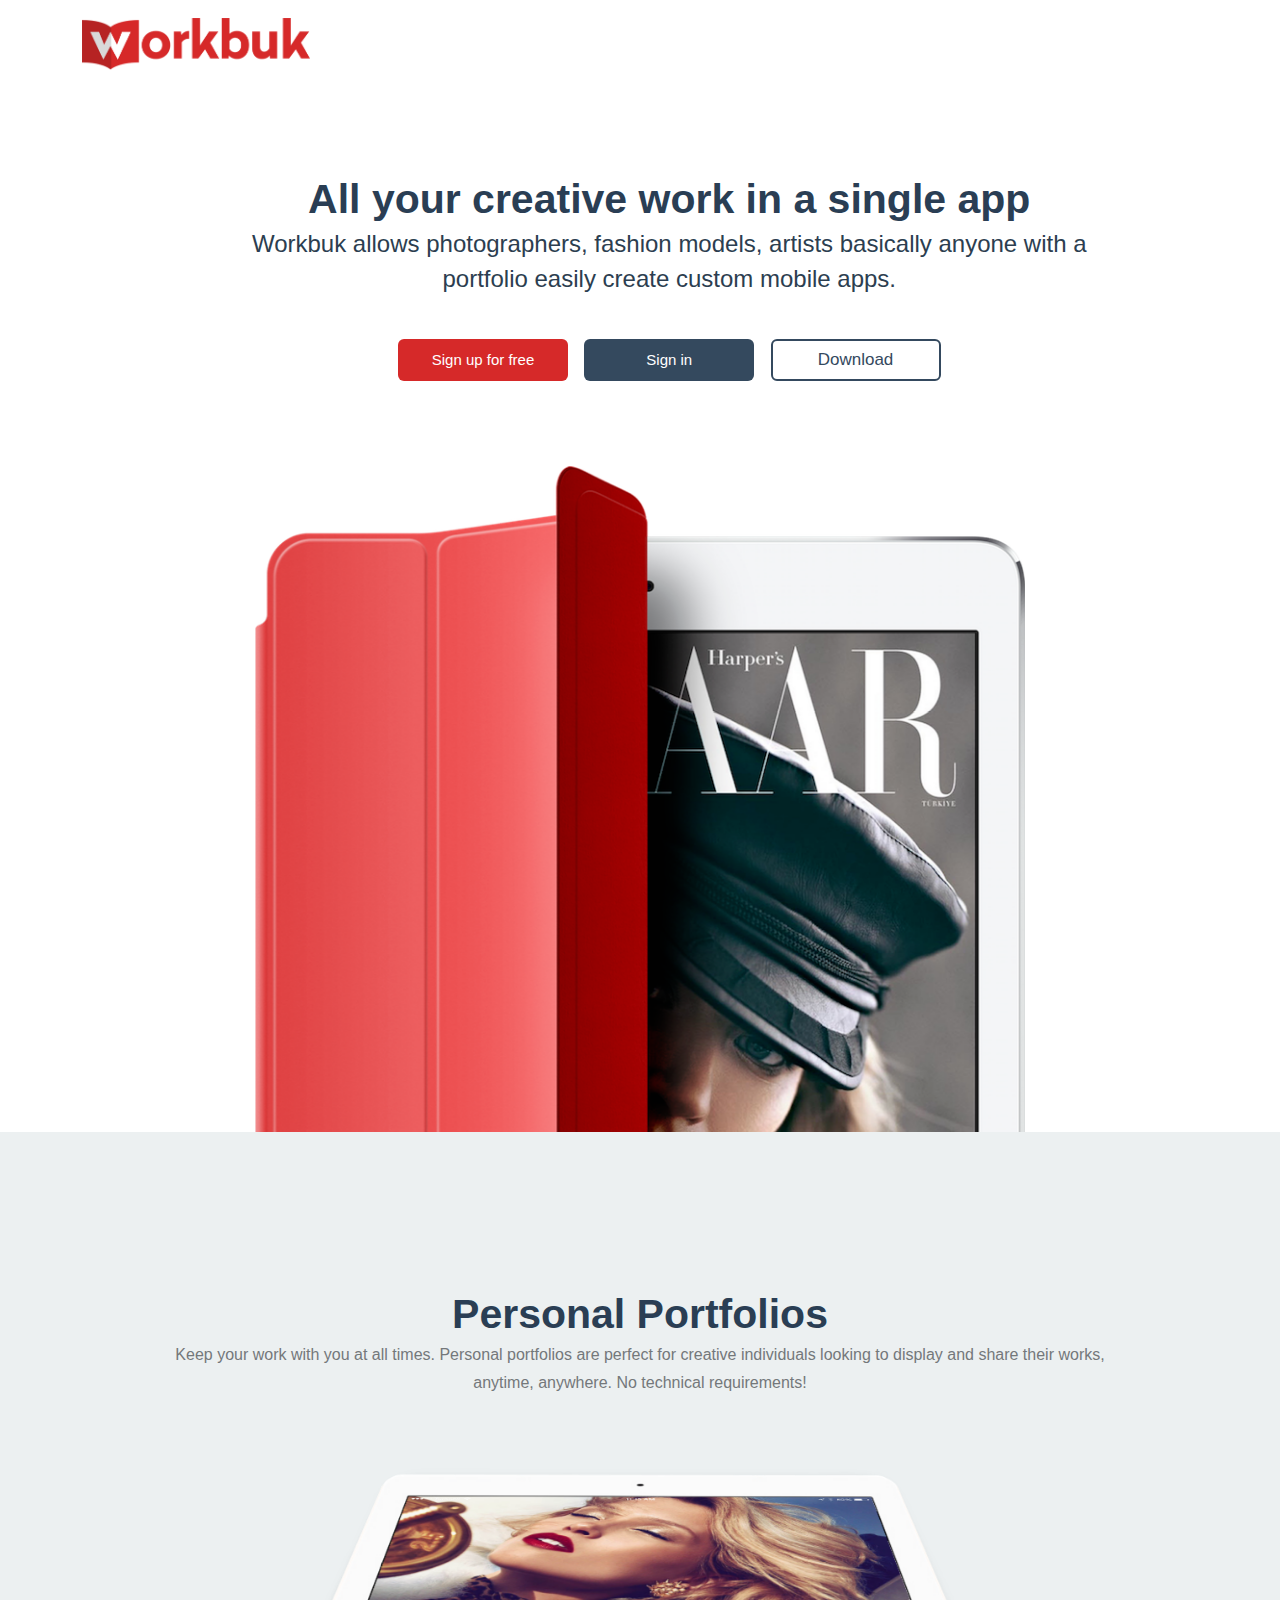
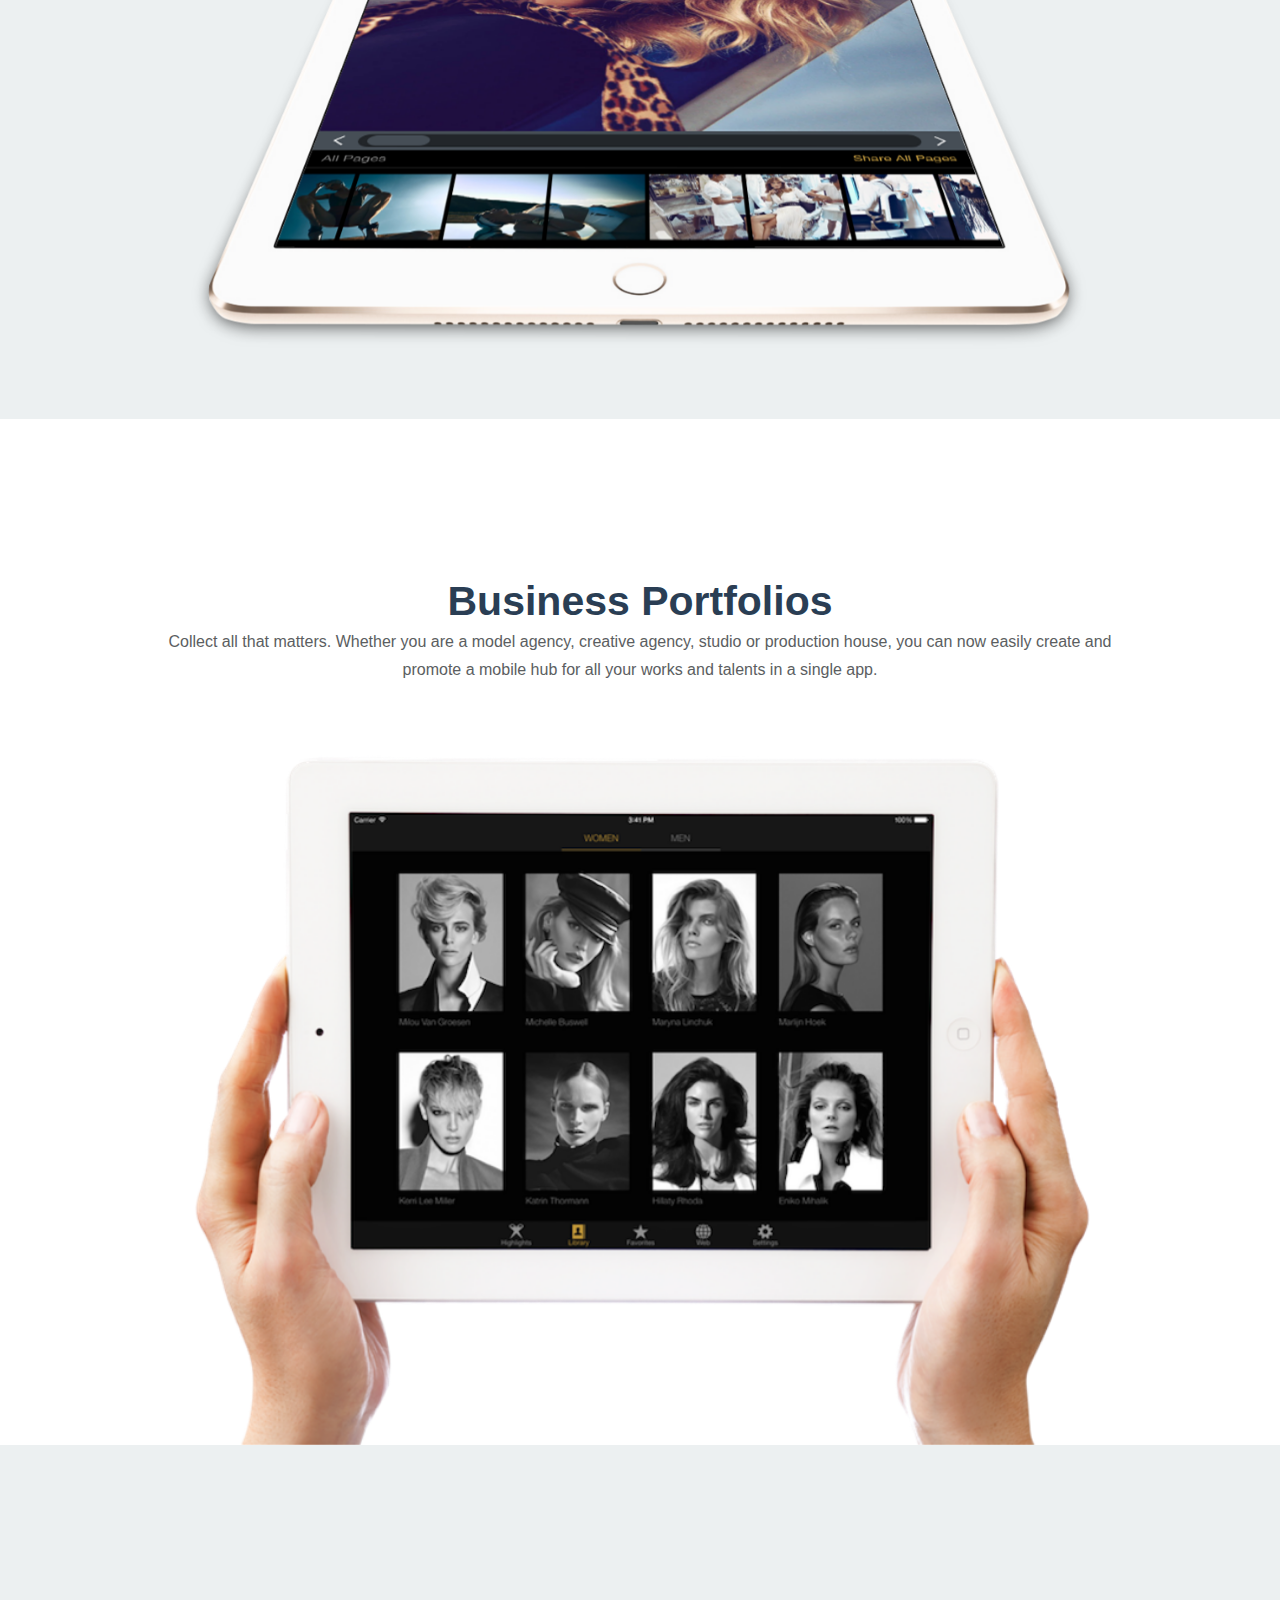
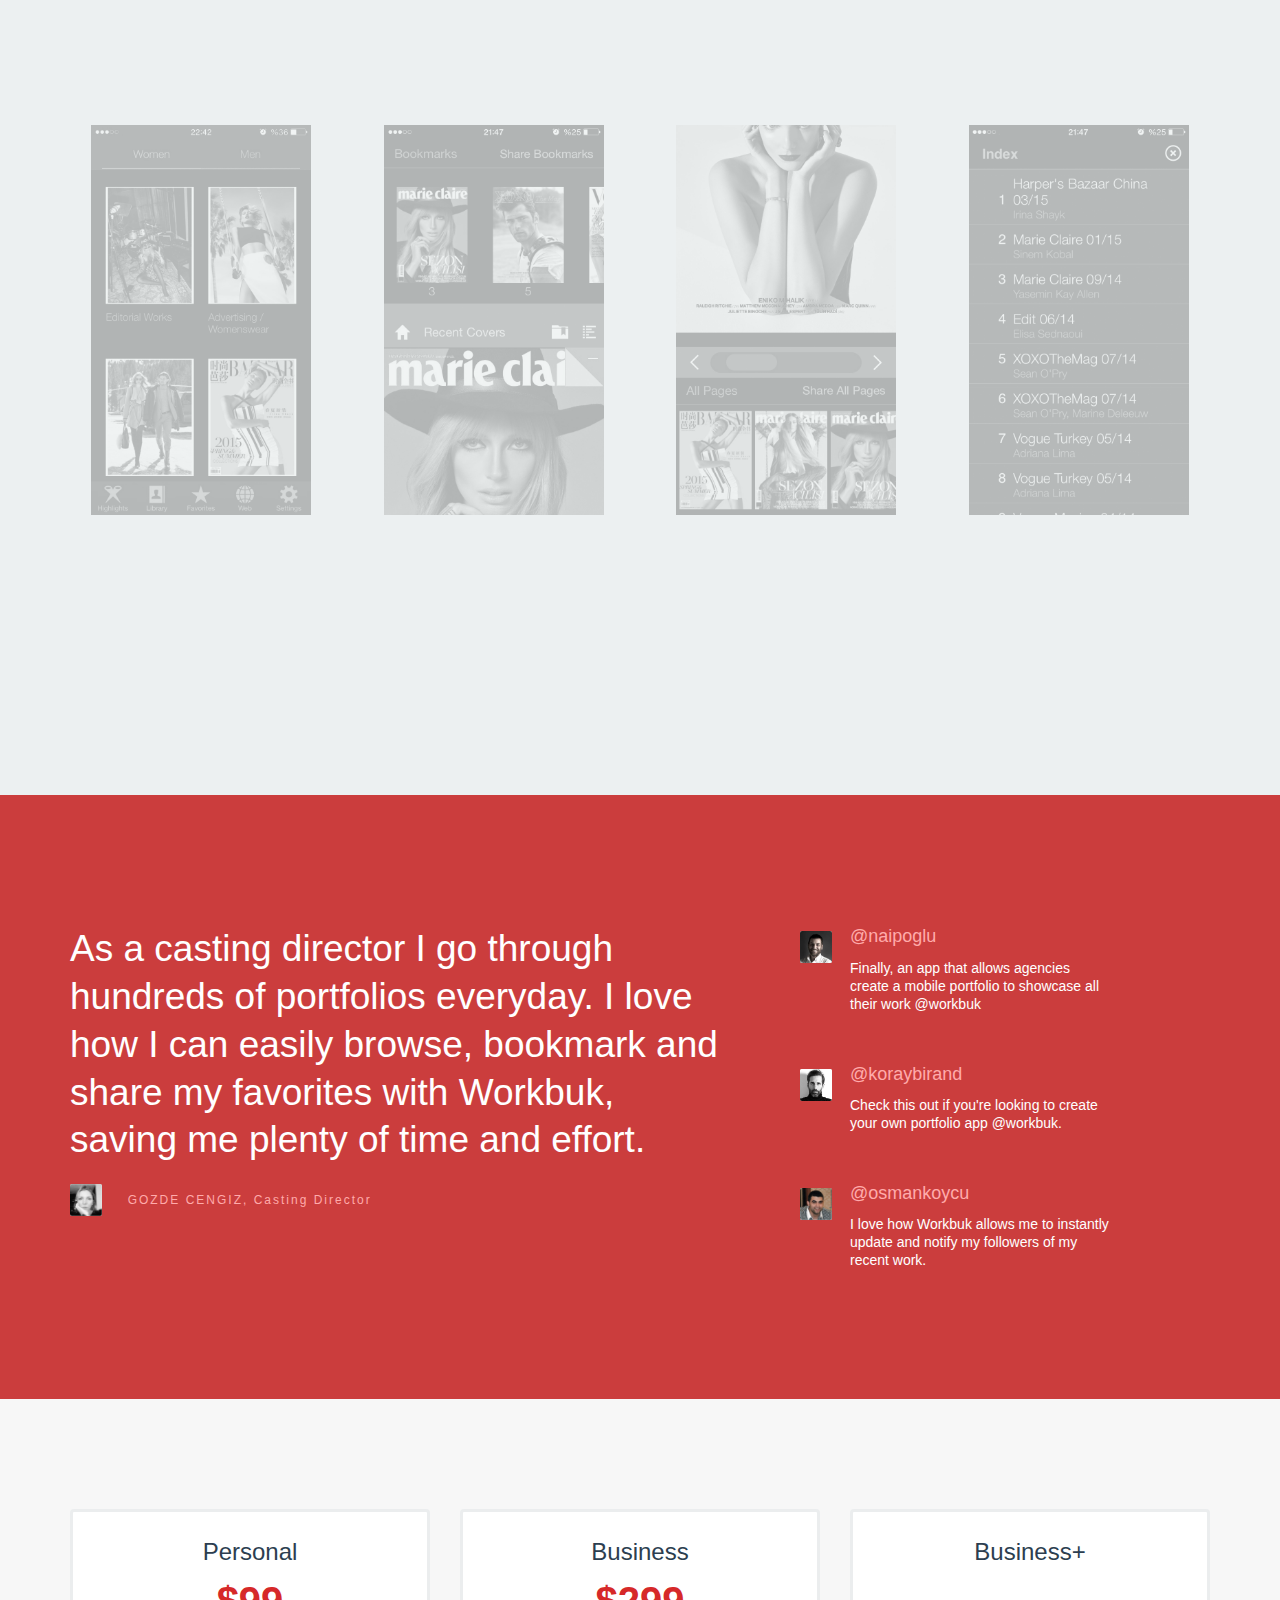
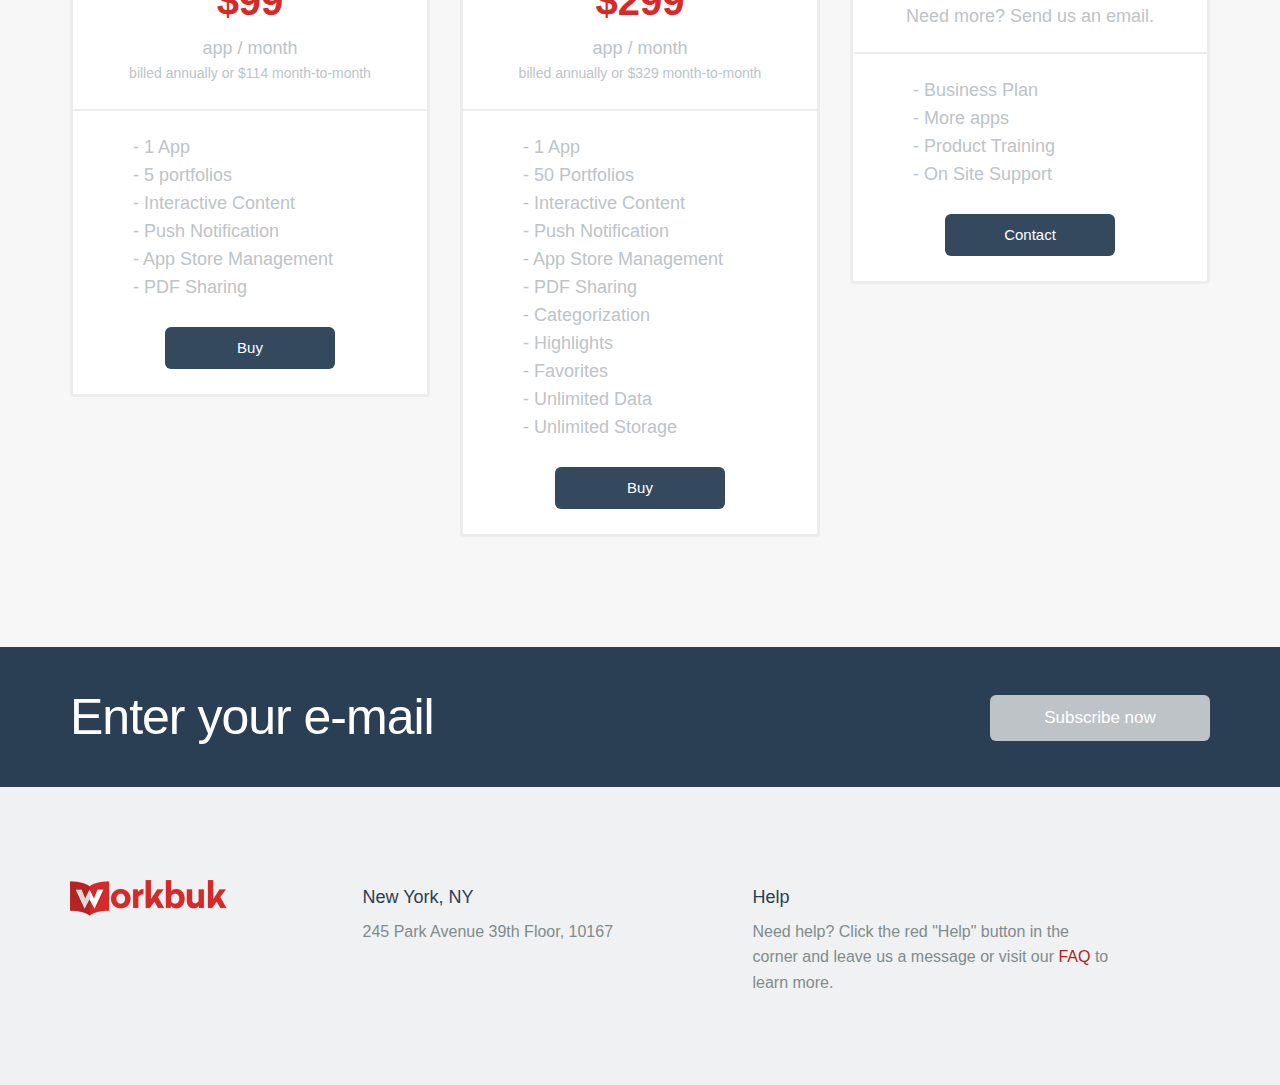
==== index.html @ b75c9b39 "Download file name changed. Redirecting page improved." ====
<!DOCTYPE html>

<html lang="en">

    <head>

        <meta charset="utf-8">

        <meta name="apple-mobile-web-app-capable" content="yes" />

        <meta name="viewport" content="width=device-width, initial-scale=1.0, maximum-scale=1.0, user-scalable=no" />

        <meta name="apple-mobile-web-app-status-bar-style" content="black" />
		
        <meta name="viewport" content="width=device-width, initial-scale=1.0">

        <meta name="viewport" content="width=device-width, initial-scale=1.0, maximum-scale=1.0, user-scalable=no" />

        <meta name="apple-mobile-web-app-status-bar-style" content="black" />

        <link rel="shortcut icon" href="startup/flat-ui/images/favicon.ico">

        

        <link rel="stylesheet" href="startup/flat-ui/bootstrap/css/bootstrap.css">

        <link rel="stylesheet" href="startup/flat-ui/css/flat-ui.css">

        <!-- Using only with Flat-UI (free)-->

        <link rel="stylesheet" href="startup/common-files/css/icon-font.css">

        <!-- end -->

        <link rel="stylesheet" href="startup/common-files/css/animations.css">

        <link rel="stylesheet" href="static/css/style.css">

        

        <title>Workbuk</title>
<!-- Start of workbuk Zendesk Widget script -->
<script>/*<![CDATA[*/window.zEmbed||function(e,t){var n,o,d,i,s,a=[],r=document.createElement("iframe");window.zEmbed=function(){a.push(arguments)},window.zE=window.zE||window.zEmbed,r.src="javascript:false",r.title="",r.role="presentation",(r.frameElement||r).style.cssText="display: none",d=document.getElementsByTagName("script"),d=d[d.length-1],d.parentNode.insertBefore(r,d),i=r.contentWindow,s=i.document;try{o=s}catch(c){n=document.domain,r.src='javascript:var d=document.open();d.domain="'+n+'";void(0);',o=s}o.open()._l=function(){var o=this.createElement("script");n&&(this.domain=n),o.id="js-iframe-async",o.src=e,this.t=+new Date,this.zendeskHost=t,this.zEQueue=a,this.body.appendChild(o)},o.write('<body onload="document._l();">'),o.close()}("//assets.zendesk.com/embeddable_framework/main.js","workbuk.zendesk.com");/*]]>*/

</script>
<!-- End of workbuk Zendesk Widget script -->

    </head>



    <body>
<!-- Google Tag Manager -->
<noscript><iframe src="//www.googletagmanager.com/ns.html?id=GTM-TS9RF6"
height="0" width="0" style="display:none;visibility:hidden"></iframe></noscript>
<script>(function(w,d,s,l,i){w[l]=w[l]||[];w[l].push({'gtm.start':
new Date().getTime(),event:'gtm.js'});var f=d.getElementsByTagName(s)[0],
j=d.createElement(s),dl=l!='dataLayer'?'&l='+l:'';j.async=true;j.src=
'//www.googletagmanager.com/gtm.js?id='+i+dl;f.parentNode.insertBefore(j,f);
})(window,document,'script','dataLayer','GTM-TS9RF6');</script>
<!-- End Google Tag Manager -->

        <div class="page-wrapper"><header class="header-8">

    <div class="container">

        <div class="row">

            <div class="navbar col-sm-12" role="navigation">

                <div class="navbar-header">

                    <button type="button" class="navbar-toggle"></button>

                    <a class="center-block img-responsive workbuk" href="#"><img src="startup/common-files/icons/logo@2x.png" width="240" height="55" alt=""></a>


                </div>

               <!-- <div class="collapse navbar-collapse">

                    <ul class="nav">                        

                        <li><a href="#">Home</a></li>

                        <li><a href="#">Blog</a></li>

                        <li><a href="#">Contact</a></li>

                    </ul>

                </div> -->

            </div>

        </div>

    </div>

    <div class="header-background"></div>

</header>

<section class="header-8-sub bg-white">

    <div class="background">&nbsp;</div>

    <div class="container">

        <div class="row">

            <div class="col-sm-6 col-sm-offset-3">

                <h2>All your creative work in a single app</h2>

                <p class="lead">Workbuk allows photographers, fashion models, artists basically anyone with a portfolio easily create custom mobile apps.</p>
                <div>&nbsp;</div>
                <div class="lead">
                   
                    <div class="sign-button">

                 <a class="btn btn-danger btn-sign1" href="https://portal.workbuk.com/#/signup " target="_blank">Sign up for free</a>
                
                    </div>

                
                     <div class="sign-button">
                 <a class="btn btn-inverse" href="http://portal.workbuk.com" target="_blank">Sign in</a>
                    </div>
                    <div class="sign-button">

                 <a id ="downbttn" class="btn btn-inverse btn-clear" href="download/download.html">Download</a>
                
                    </div>
                </div>
        </div>

        <div class="row">

            <div class="col-sm-8 col-sm-offset-2">

                <img src="startup/common-files/img/header/ipad@2xCover.png" width="800" alt="">

            </div>

        </div>

    </div>

</section>     

        

  

<section class="content-28 bg-clouds">

    <div class="container">

        <div class="row">

            <div class="col-sm-10 col-sm-offset-1">

                <h2>Personal Portfolios</h2>

                <p>Keep your work with you at all times. Personal portfolios are perfect for creative individuals looking to display and share their works, anytime, anywhere. No technical requirements!

                </p>

                <img src="startup/common-files/img/content/ipad.png" width="780" height="294" alt="">

            </div>

        </div>

    </div>

</section>

            

            <section class="content-29 bg-white">

    <div class="container">

        <div class="row">

            <div class="col-sm-10 col-sm-offset-1">

                <h2>Business Portfolios</h2>

                <p>Collect all that matters. Whether you are a model agency, creative agency, studio or production house, you can now easily create and promote a mobile hub for all your works and talents in a single app.

                </p>

                <img src="startup/common-files/img/content/hands.png" width="780" height="294" alt="">

            </div>

        </div>

    </div>

</section>

            <section class="content-30 bg-clouds">

    <div class="container">

        <div class="row features">

            <div class="col-sm-3 box-1">

                <div class="description-top">

                    <h6>Easy to use</h6>

                    Simple user interface allows for quick access to all your works.

                    <img src="startup/common-files/img/content/arrow-tl@2x.png" width="61" height="97" alt="">

                </div>

                <div class="img">

                    <img src="startup/common-files/img/content/screen-1-bw@2x.png" width="220" height="391" alt="">
                    <img src="startup/common-files/img/content/screen-1@2x.png" width="220" height="391" alt="">

                </div>

                <div class="description-bottom">

                    <h6>Highlights</h6>

                    Feature your most important and recent works.

                    <img src="startup/common-files/img/content/arrow-bl@2x.png" width="97" height="110" alt="">

                </div>

            </div>

            <div class="col-sm-3 box-2">

                <div class="description-top">

                    <h6>Bookmarks</h6>

                    Bookmark your favorite works for quick access.

                    <img src="startup/common-files/img/content/arrow-tl@2x.png" width="61" height="97" alt="">

                </div>

                <div class="img">

                    <img src="startup/common-files/img/content/screen-2-bw@2x.png" width="220" height="391" alt="">

                    <img src="startup/common-files/img/content/screen-2@2xc-30.png" width="220" height="391" alt="">

                </div>

                <div class="description-bottom">

                    <h6>Share Bookmarks</h6>

                    Share bookmarks with a single click.

                    <img src="startup/common-files/img/content/arrow-br@2x.png" width="97" height="110" alt="">

                </div>

            </div>

            <div class="col-sm-3 box-3">

                <div class="description-top">

                    <h6>Share as PDF</h6>

                    Users can share entire portfolios as PDF documents.

                    <img src="startup/common-files/img/content/arrow-tr@2x.png" width="61" height="97" alt="">

                </div>

                <div class="img">

                    <img src="startup/common-files/img/content/screen-3-bw@2x.png" width="220" height="391" alt="">

                    <img src="startup/common-files/img/content/screen-3@2x.png" width="220" height="391" alt="">

                </div>

                <div class="description-bottom">

                    <h6>Fast Scroll</h6>

                    Use thumbnails or scroll through all works for easy browsing.

                    <img src="startup/common-files/img/content/arrow-bl@2x.png" width="97" height="110" alt="">

                </div>

            </div>

            <div class="col-sm-3 box-4">

                <div class="description-top">

                    <h6>Quick Navigation</h6>

                    Create a table of contents for easy navigation.

                    <img src="startup/common-files/img/content/arrow-tr@2x.png" width="61" height="97" alt="">

                </div>

                <div class="img">

                    <img src="startup/common-files/img/content/screen-4-bw@2x.png" width="220" height="391" alt="">

                    <img src="startup/common-files/img/content/screen-4@2x.png" width="220" height="391" alt="">

                </div>

                <div class="description-bottom">

                    <h6>Categorize</h6>

                    Users can categorize content within portfolios.

                    <img src="startup/common-files/img/content/arrow-br@2x.png" width="97" height="110" alt="">

                </div>

            </div>

        </div>

    </div>

</section>

            

            

            <section class="content-19">

    <div class="container">

        <div class="row">

            <div class="col-sm-7">

                <div class="quote">

                    <div class="quote-text">

                        As a casting director I go through hundreds of portfolios everyday. I love how I can easily browse, bookmark and share my favorites with Workbuk, saving me plenty of time and effort.

                    </div>

                    <div class="quote-author">

                        <div class="quote-author-photo"><img src="static/img/gozde.jpg"></div>

                        <div class="quote-author-name">

                            GOZDE CENGIZ, Casting Director

                        </div>

                    </div>

                </div>

            </div>

            <div class="col-sm-3 col-sm-offset-1">

                <div class="quote">

                    <div class="quote-author">

                        <div class="quote-author-photo"><img src="static/img/tevfik.jpg" alt="Smiley face" height="32" width="32"></div>

                        <div class="quote-author-name">@naipoglu</div>

                    </div>

                    <div class="quote-text">Finally, an app that allows agencies create a mobile portfolio to showcase all their work @workbuk</div>

                </div>

                <div class="quote">

                    <div class="quote-author">

                        <div class="quote-author-photo"><img src="static/img/koray2.jpg" alt="Smiley face" height="32" width="32"></div>

                        <div class="quote-author-name">@koraybirand</div>

                    </div>

                    <div class="quote-text">Check this out if you're looking to create your own portfolio app @workbuk.</div>

                </div>

                <div class="quote">

                    <div class="quote-author">

                        <div class="quote-author-photo"><img src="static/img/osman.jpg" alt="Smiley face" height="32" width="32"></div>

                        <div class="quote-author-name">@osmankoycu</div>

                    </div>

                    <div class="quote-text">I love how Workbuk allows me to instantly update and notify my followers of my recent work.</div>

                </div>

            </div>

        </div>

    </div>

</section>

           

            

<section class="price-1">

    <div class="container">

        <div class="row plans">

            <div class="col-sm-4">

                <div class="plan">

                    <div class="title">Personal</div>

                    <div class="price"><b>$99</b><br>
                        <div class="pricedescription1">app / month<br></div>
                        <div class="pricedescription2">billed annually or $114 month-to-month</div>
                    
                    </div>
                    

                    <div class="description">

                        - 1 App<br>

                        - 5 portfolios<br>
                        
                        - Interactive Content<br>

                        - Push Notification<br>

                        - App Store Management<br>
                        
                        - PDF Sharing<br>

                    </div>

                    <a class="btn btn-inverse" href="https://portal.workbuk.com/#/login" target="_blank">Buy</a>

                </div>

            </div>

            <div class="col-sm-4">

                <div class="plan">

                    <div class="title">Business</div>

                    <div class="price"><b>$299</b><br>
                        <div class="pricedescription1">app / month<br></div>
                        <div class="pricedescription2">billed annually or $329 month-to-month</div>
                        

                        </div>

                    <div class="description">

                    - 1 App<br>

                    - 50 Portfolios<br>

                    - Interactive Content<br>

                    - Push Notification<br>

                    - App Store Management<br>
                        
                    - PDF Sharing<br>

                    - Categorization<br>

                    - Highlights<br>

                    - Favorites<br>

                    - Unlimited Data<br>

                    - Unlimited Storage<br>

                    </div>

                    <a class="btn btn-inverse" href="https://portal.workbuk.com/#/login" target="_blank">Buy</a>

                <!--
                    <div class="disclaimer"> <br>

                     <font size="2">* Pricing note.</font>

                    </div>
                -->

                </div>

            </div>
 
            <div class="col-sm-4">

                <div class="plan">

                    <div class="title">Business+</div>

                    <div class="pricedescription1"><br>Need more? Send us an email.<br></div>

                    <div class="description">
                        
                        - Business Plan<br>
                        
                        - More apps<br>

                        - Product Training<br>
                        
                        - On Site Support<br>
                        

                    </div>

                    <a class="btn btn-inverse" href="mailto:support@workbuk.com?subject=Business+">Contact</a>

                </div>

            </div>         

        </div>

    </div>

</section>    

            

<footer class="footer-10">    

    <div class="subscribe-form bg-midnight-blue">

<form action="//workbuk.us11.list-manage.com/subscribe/post?u=ef2fff890026a356baa8d8624&amp;id=8c2f0b4140" method="post" id="mc-embedded-subscribe-form" name="mc-embedded-subscribe-form" class="validate" target="_blank" novalidate="">

   <div class="container">

                <div class="row">

                    <div class="col-sm-8">

                        <input type="text" id="mce-EMAIL" name="EMAIL" placeholder="Enter your e-mail" spellcheck="false">

                                            <div style="position: absolute; left: -5000px;"><input type="text" name="b_ef2fff890026a356baa8d8624_8c2f0b4140" tabindex="-1" value="">

                                            </div>

                    </div>

                    <div class="col-sm-4">

                        <input class="btn btn-large btn-default" name="subscribe" id="mc-embedded-subscribe" value="Subscribe now" type="submit">

                    </div>

                </div>

            </div>

</form>

    </div>

    <div class="container">

        <div class="row">

            <div class="col-sm-3">

                <a class="brand" href="#">

                    <img src="startup/common-files/icons/footer-logo@2x.png" width="178" height="56" alt=""></a>

            </div>

            <div class="col-sm-3">

                <div class="box box-first">

                    <h6>New York, NY</h6>

                    <p>245 Park Avenue 39th Floor, 10167</p>

                </div>

            </div>

            <div class="col-sm-4 col-sm-offset-1 box">

                <h6>Help</h6>

                <p>Need help? Click the red "Help" button in the corner and leave us a message or visit our <a href="http://support.workbuk.com" target="_blank">FAQ</a> to learn more.
                </p>

            </div>

        </div>

    </div>

</footer>

            <!-- Placed at the end of the document so the pages load faster -->

            <script src="startup/common-files/js/jquery-1.10.2.min.js"></script>

            <script src="startup/common-files/js/jquery.bxslider.min.js"></script>

            <script src="startup/common-files/js/jquery.scrollTo-1.4.3.1-min.js"></script>

            <script src="startup/common-files/js/jquery.sharrre.min.js"></script>

            <script src="startup/flat-ui/js/bootstrap.min.js"></script>

            <script src="startup/common-files/js/masonry.pkgd.min.js"></script>

            <script src="startup/common-files/js/modernizr.custom.js"></script>

            <script src="startup/common-files/js/page-transitions.js"></script>

            <script src="startup/common-files/js/easing.min.js"></script>

            <script src="startup/common-files/js/jquery.svg.js"></script>

            <script src="startup/common-files/js/jquery.svganim.js"></script>

            <script src="startup/common-files/js/jquery.backgroundvideo.min.js"></script>

            <script src="startup/common-files/js/froogaloop.min.js"></script>
            <script type="text/javascript">


if( /Android|webOS|iPhone|iPad|iPod|BlackBerry|IEMobile|Opera Mini/i.test(navigator.userAgent) ) {
     $("#downbttn").attr("href", "https://itunes.apple.com/us/app/workbuk/id993641579?mt=8");

}
else
{
    /*   $("#downbttn").attr("href", "https://s3-eu-west-1.amazonaws.com/valensasdownload/WorkbukInstaller.dmg"); */

}

        $('#downbttn').click(
                function(e) {   
                  e.preventDefault();

                //open download link in new page
                window.open( $(this).attr("href") );

                //redirect current page to success page
            //    window.location="download/download.html";
               window.focus();
    }
);

            </script>

            <script src="startup/common-files/js/startup-kit.js"></script>

        </div>

    </body>

</html>
---- startup/flat-ui/css/flat-ui.css ----
@font-face {
  font-family: 'Lato';
  src: url('../fonts/lato/lato-black.eot');
  src: url('../fonts/lato/lato-black.eot?#iefix') format('embedded-opentype'), url('../fonts/lato/lato-black.woff') format('woff'), url('../fonts/lato/lato-black.ttf') format('truetype'), url('../fonts/lato/lato-black.svg#latoblack') format('svg');
  font-weight: 900;
  font-style: normal;
}
@font-face {
  font-family: 'Lato';
  src: url('../fonts/lato/lato-bold.eot');
  src: url('../fonts/lato/lato-bold.eot?#iefix') format('embedded-opentype'), url('../fonts/lato/lato-bold.woff') format('woff'), url('../fonts/lato/lato-bold.ttf') format('truetype'), url('../fonts/lato/lato-bold.svg#latobold') format('svg');
  font-weight: bold;
  font-style: normal;
}
@font-face {
  font-family: 'Lato';
  src: url('../fonts/lato/lato-bolditalic.eot');
  src: url('../fonts/lato/lato-bolditalic.eot?#iefix') format('embedded-opentype'), url('../fonts/lato/lato-bolditalic.woff') format('woff'), url('../fonts/lato/lato-bolditalic.ttf') format('truetype'), url('../fonts/lato/lato-bolditalic.svg#latobold-italic') format('svg');
  font-weight: bold;
  font-style: italic;
}
@font-face {
  font-family: 'Lato';
  src: url('../fonts/lato/lato-italic.eot');
  src: url('../fonts/lato/lato-italic.eot?#iefix') format('embedded-opentype'), url('../fonts/lato/lato-italic.woff') format('woff'), url('../fonts/lato/lato-italic.ttf') format('truetype'), url('../fonts/lato/lato-italic.svg#latoitalic') format('svg');
  font-weight: normal;
  font-style: italic;
}
@font-face {
  font-family: 'Lato';
  src: url('../fonts/lato/lato-light.eot');
  src: url('../fonts/lato/lato-light.eot?#iefix') format('embedded-opentype'), url('../fonts/lato/lato-light.woff') format('woff'), url('../fonts/lato/lato-light.ttf') format('truetype'), url('../fonts/lato/lato-light.svg#latolight') format('svg');
  font-weight: 300;
  font-style: normal;
}
@font-face {
  font-family: 'Lato';
  src: url('../fonts/lato/lato-regular.eot');
  src: url('../fonts/lato/lato-regular.eot?#iefix') format('embedded-opentype'), url('../fonts/lato/lato-regular.woff') format('woff'), url('../fonts/lato/lato-regular.ttf') format('truetype'), url('../fonts/lato/lato-regular.svg#latoregular') format('svg');
  font-weight: normal;
  font-style: normal;
}
@font-face {
  font-family: "Flat-UI-Icons";
  src: url('../fonts/flat-ui-icons-regular.eot');
  src: url('../fonts/flat-ui-icons-regular.eot?#iefix') format('embedded-opentype'), url('../fonts/flat-ui-icons-regular.woff') format('woff'), url('../fonts/flat-ui-icons-regular.ttf') format('truetype'), url('../fonts/flat-ui-icons-regular.svg#flat-ui-icons-regular') format('svg');
  font-weight: normal;
  font-style: normal;
}
/* Use the following CSS code if you want to use data attributes for inserting your icons */
[data-icon]:before {
  font-family: 'Flat-UI-Icons';
  content: attr(data-icon);
  speak: none;
  font-weight: normal;
  font-variant: normal;
  text-transform: none;
  -webkit-font-smoothing: antialiased;
  -moz-osx-font-smoothing: grayscale;
}
/* Use the following CSS code if you want to have a class per icon */
/*
Instead of a list of all class selectors,
you can use the generic selector below, but it's slower:
[class*="fui-"] {
*/
.fui-arrow-right,
.fui-arrow-left,
.fui-cmd,
.fui-check-inverted,
.fui-heart,
.fui-location,
.fui-plus,
.fui-check,
.fui-cross,
.fui-list,
.fui-new,
.fui-video,
.fui-photo,
.fui-volume,
.fui-time,
.fui-eye,
.fui-chat,
.fui-search,
.fui-user,
.fui-mail,
.fui-lock,
.fui-gear,
.fui-radio-unchecked,
.fui-radio-checked,
.fui-checkbox-unchecked,
.fui-checkbox-checked,
.fui-calendar-solid,
.fui-pause,
.fui-play,
.fui-check-inverted-2 {
  display: inline-block;
  font-family: 'Flat-UI-Icons';
  speak: none;
  font-style: normal;
  font-weight: normal;
  font-variant: normal;
  text-transform: none;
  -webkit-font-smoothing: antialiased;
  -moz-osx-font-smoothing: grayscale;
}
.fui-arrow-right:before {
  content: "\e02c";
}
.fui-arrow-left:before {
  content: "\e02d";
}
.fui-cmd:before {
  content: "\e02f";
}
.fui-check-inverted:before {
  content: "\e006";
}
.fui-heart:before {
  content: "\e007";
}
.fui-location:before {
  content: "\e008";
}
.fui-plus:before {
  content: "\e009";
}
.fui-check:before {
  content: "\e00a";
}
.fui-cross:before {
  content: "\e00b";
}
.fui-list:before {
  content: "\e00c";
}
.fui-new:before {
  content: "\e00d";
}
.fui-video:before {
  content: "\e00e";
}
.fui-photo:before {
  content: "\e00f";
}
.fui-volume:before {
  content: "\e010";
}
.fui-time:before {
  content: "\e011";
}
.fui-eye:before {
  content: "\e012";
}
.fui-chat:before {
  content: "\e013";
}
.fui-search:before {
  content: "\e01c";
}
.fui-user:before {
  content: "\e01d";
}
.fui-mail:before {
  content: "\e01e";
}
.fui-lock:before {
  content: "\e01f";
}
.fui-gear:before {
  content: "\e024";
}
.fui-radio-unchecked:before {
  content: "\e02b";
}
.fui-radio-checked:before {
  content: "\e032";
}
.fui-checkbox-unchecked:before {
  content: "\e033";
}
.fui-checkbox-checked:before {
  content: "\e034";
}
.fui-calendar-solid:before {
  content: "\e022";
}
.fui-pause:before {
  content: "\e03b";
}
.fui-play:before {
  content: "\e03c";
}
.fui-check-inverted-2:before {
  content: "\e000";
}
.dropdown-arrow-inverse {
  border-bottom-color: #34495e !important;
  border-top-color: #34495e !important;
}
body {
  font-family: "Lato", Helvetica, Arial, sans-serif;
  font-size: 18px;
  line-height: 1.72222;
  color: #34495e;
  background-color: #ffffff;
}
a {
  color: #16a085;
  text-decoration: none;
  -webkit-transition: 0.25s;
  transition: 0.25s;
}
a:hover,
a:focus {
  color: #1abc9c;
  text-decoration: none;
}
a:focus {
  outline: none;
}
.img-rounded {
  border-radius: 6px;
}
.img-thumbnail {
  padding: 4px;
  line-height: 1.72222;
  background-color: #ffffff;
  border: 2px solid #bdc3c7;
  border-radius: 6px;
  -webkit-transition: all 0.25s ease-in-out;
  transition: all 0.25s ease-in-out;
  display: inline-block;
  max-width: 100%;
  height: auto;
}
.img-comment {
  font-size: 15px;
  line-height: 1.2;
  font-style: italic;
  margin: 24px 0;
}
h1,
h2,
h3,
h4,
h5,
h6,
.h1,
.h2,
.h3,
.h4,
.h5,
.h6 {
  font-family: inherit;
  font-weight: 700;
  line-height: 1.1;
  color: inherit;
}
h1 small,
h2 small,
h3 small,
h4 small,
h5 small,
h6 small,
.h1 small,
.h2 small,
.h3 small,
.h4 small,
.h5 small,
.h6 small {
  color: #e7e9ec;
}
h1,
h2,
h3 {
  margin-top: 30px;
  margin-bottom: 15px;
}
h4,
h5,
h6 {
  margin-top: 15px;
  margin-bottom: 15px;
}
h6 {
  font-weight: normal;
}
h1,
.h1 {
  font-size: 61px;
}
h2,
.h2 {
  font-size: 53px;
}
h3,
.h3 {
  font-size: 40px;
}
h4,
.h4 {
  font-size: 29px;
}
h5,
.h5 {
  font-size: 28px;
}
h6,
.h6 {
  font-size: 24px;
}
p {
  font-size: 18px;
  line-height: 1.72222;
  margin: 0 0 15px;
}
.lead {
  margin-bottom: 30px;
  font-size: 28px;
  line-height: 1.46428571;
  font-weight: 300;
}
@media (min-width: 768px) {
  .lead {
    font-size: 30.006px;
  }
}
small,
.small {
  font-size: 83%;
  line-height: 2.067;
}
.text-muted {
  color: #bdc3c7;
}
.text-inverse {
  color: #ffffff;
}
.text-primary {
  color: #1abc9c;
}
a.text-primary:hover {
  color: #15967d;
}
.text-warning {
  color: #f1c40f;
}
a.text-warning:hover {
  color: #c19d0c;
}
.text-danger {
  color: #e74c3c;
}
a.text-danger:hover {
  color: #b93d30;
}
.text-success {
  color: #2ecc71;
}
a.text-success:hover {
  color: #25a35a;
}
.text-info {
  color: #3498db;
}
a.text-info:hover {
  color: #2a7aaf;
}
.bg-primary {
  color: #ffffff;
  background-color: #34495e;
}
a.bg-primary:hover {
  background-color: #222f3d;
}
.bg-success {
  background-color: #dff0d8;
}
a.bg-success:hover {
  background-color: #c1e2b3;
}
.bg-info {
  background-color: #d9edf7;
}
a.bg-info:hover {
  background-color: #afd9ee;
}
.bg-warning {
  background-color: #fcf8e3;
}
a.bg-warning:hover {
  background-color: #f7ecb5;
}
.bg-danger {
  background-color: #f2dede;
}
a.bg-danger:hover {
  background-color: #e4b9b9;
}
a.center-block.img-responsive.workbuk {
  text-align: center;
  margin-left: 5%;
}
.page-header {
  padding-bottom: 14px;
  margin: 60px 0 30px;
  border-bottom: 1px solid #e7e9ec;
}
ul,
ol {
  margin-bottom: 15px;
}
dl {
  margin-bottom: 30px;
}
dt,
dd {
  line-height: 1.72222;
}
@media (min-width: 768px) {
  .dl-horizontal dt {
    width: 160px;
  }
  .dl-horizontal dd {
    margin-left: 180px;
  }
}
abbr[title],
abbr[data-original-title] {
  border-bottom: 1px dotted #bdc3c7;
}
blockquote {
  border-left: 3px solid #e7e9ec  margin: 0 0 30px;
}
blockquote p {
  font-size: 20px;
  line-height: 1.55;
  font-weight: normal;
  margin-bottom: .4em;
}
blockquote small,
blockquote .small {
  font-size: 18px;
  line-height: 1.72222;
  font-style: italic;
  color: inherit;
}
blockquote small:before,
blockquote .small:before {
  content: "";
}
blockquote.pull-right {
  padding-right: 16px;
  padding-left: 0;
  border-right: 3px solid #e7e9ec;
  border-left: 0;
}
blockquote.pull-right small:after {
  content: "";
}
address {
  margin-bottom: 30px;
  line-height: 1.72222;
}
code,
kbd,
pre,
samp {
  font-family: Monaco, Menlo, Consolas, "Courier New", monospace;
}
code {
  padding: 2px 6px;
  font-size: 85%;
  color: #c7254e;
  background-color: #f9f2f4;
  border-radius: 4px;
}
kbd {
  padding: 2px 6px;
  font-size: 85%;
  color: #ffffff;
  background-color: #34495e;
  border-radius: 4px;
  box-shadow: none;
}
pre {
  padding: 8px;
  margin: 0 0 15px;
  font-size: 13px;
  line-height: 1.72222;
  color: inherit;
  background-color: #ffffff;
  border: 2px solid #e7e9ec;
  border-radius: 6px;
  white-space: pre;
}
.pre-scrollable {
  max-height: 340px;
}
.thumbnail {
  display: block;
  padding: 4px;
  margin-bottom: 5px;
  line-height: 1.72222;
  background-color: #ffffff;
  border: 2px solid #bdc3c7;
  border-radius: 6px;
  -webkit-transition: all 0.25s ease-in-out;
  transition: all 0.25s ease-in-out;
}
.thumbnail > img,
.thumbnail a > img {
  display: block;
  max-width: 100%;
  height: auto;
  margin-left: auto;
  margin-right: auto;
}
a.thumbnail:hover,
a.thumbnail:focus,
a.thumbnail.active {
  border-color: #16a085;
}
.thumbnail .caption {
  padding: 9px;
  color: #34495e;
}
.btn {
  border: none;
  font-size: 15px;
  font-weight: normal;
  line-height: 1.4;
  border-radius: 4px;
  padding: 10px 15px;
  -webkit-font-smoothing: subpixel-antialiased;
  -webkit-transition: border .25s linear, color .25s linear, background-color .25s linear;
  transition: border .25s linear, color .25s linear, background-color .25s linear;
}
.btn:hover,
.btn:focus {
  outline: none;
  color: #ffffff;
}
.btn:active,
.btn.active {
  outline: none;
  -webkit-box-shadow: none;
  box-shadow: none;
}
.btn.disabled,
.btn[disabled],
fieldset[disabled] .btn {
  background-color: #bdc3c7;
  color: rgba(255, 255, 255, 0.75);
  opacity: 0.7;
  filter: alpha(opacity=70);
}
.btn > [class^="fui-"] {
  margin: 0 1px;
  position: relative;
  line-height: 1;
  top: 1px;
}
.btn-xs.btn > [class^="fui-"] {
  font-size: 11px;
  top: 0;
}
.btn-hg.btn > [class^="fui-"] {
  top: 2px;
}

.sign-button {
    display:inline-block;
    margin: .2em;
}


.btn-default {
  color: #ffffff;
  background-color: #bdc3c7;
}
.btn-default:hover,
.btn-default:focus,
.btn-default:active,
.btn-default.active,
.open .dropdown-toggle.btn-default {
  color: #ffffff;
  background-color: #cacfd2;
  border-color: #cacfd2;
}
.btn-default:active,
.btn-default.active,
.open .dropdown-toggle.btn-default {
  background: #a1a6a9;
  border-color: #a1a6a9;
}
.btn-default.disabled,
.btn-default[disabled],
fieldset[disabled] .btn-default,
.btn-default.disabled:hover,
.btn-default[disabled]:hover,
fieldset[disabled] .btn-default:hover,
.btn-default.disabled:focus,
.btn-default[disabled]:focus,
fieldset[disabled] .btn-default:focus,
.btn-default.disabled:active,
.btn-default[disabled]:active,
fieldset[disabled] .btn-default:active,
.btn-default.disabled.active,
.btn-default[disabled].active,
fieldset[disabled] .btn-default.active {
  background-color: #bdc3c7;
  border-color: #bdc3c7;
}
.btn-primary {
  color: #ffffff;
  background-color: #1abc9c;
}
.btn-primary:hover,
.btn-primary:focus,
.btn-primary:active,
.btn-primary.active,
.open .dropdown-toggle.btn-primary {
  color: #ffffff;
  background-color: #48c9b0;
  border-color: #48c9b0;
}
.btn-primary:active,
.btn-primary.active,
.open .dropdown-toggle.btn-primary {
  background: #16a085;
  border-color: #16a085;
}
.btn-primary.disabled,
.btn-primary[disabled],
fieldset[disabled] .btn-primary,
.btn-primary.disabled:hover,
.btn-primary[disabled]:hover,
fieldset[disabled] .btn-primary:hover,
.btn-primary.disabled:focus,
.btn-primary[disabled]:focus,
fieldset[disabled] .btn-primary:focus,
.btn-primary.disabled:active,
.btn-primary[disabled]:active,
fieldset[disabled] .btn-primary:active,
.btn-primary.disabled.active,
.btn-primary[disabled].active,
fieldset[disabled] .btn-primary.active {
  background-color: #1abc9c;
  border-color: #1abc9c;
}
.btn-info {
  color: #ffffff;
  background-color: #3498db;
}
.btn-info:hover,
.btn-info:focus,
.btn-info:active,
.btn-info.active,
.open .dropdown-toggle.btn-info {
  color: #ffffff;
  background-color: #5dade2;
  border-color: #5dade2;
}
.btn-info:active,
.btn-info.active,
.open .dropdown-toggle.btn-info {
  background: #2c81ba;
  border-color: #2c81ba;
}
.btn-info.disabled,
.btn-info[disabled],
fieldset[disabled] .btn-info,
.btn-info.disabled:hover,
.btn-info[disabled]:hover,
fieldset[disabled] .btn-info:hover,
.btn-info.disabled:focus,
.btn-info[disabled]:focus,
fieldset[disabled] .btn-info:focus,
.btn-info.disabled:active,
.btn-info[disabled]:active,
fieldset[disabled] .btn-info:active,
.btn-info.disabled.active,
.btn-info[disabled].active,
fieldset[disabled] .btn-info.active {
  background-color: #3498db;
  border-color: #3498db;
}
.btn-danger {

  min-width: 170px;
  color: #ffffff;
  background-color: #d62929;
}
.btn-danger:hover,
.btn-danger:focus,
.btn-danger:active,
.btn-danger.active,
.open .dropdown-toggle.btn-danger {
  color: #ffffff;
  background-color: #ec7063;
  border-color: #ec7063;
}
.btn-danger:active,
.btn-danger.active,
.open .dropdown-toggle.btn-danger {
  background: #c44133;
  border-color: #c44133;
}
.btn-danger.disabled,
.btn-danger[disabled],
fieldset[disabled] .btn-danger,
.btn-danger.disabled:hover,
.btn-danger[disabled]:hover,
fieldset[disabled] .btn-danger:hover,
.btn-danger.disabled:focus,
.btn-danger[disabled]:focus,
fieldset[disabled] .btn-danger:focus,
.btn-danger.disabled:active,
.btn-danger[disabled]:active,
fieldset[disabled] .btn-danger:active,
.btn-danger.disabled.active,
.btn-danger[disabled].active,
fieldset[disabled] .btn-danger.active {
  background-color: #e74c3c;
  border-color: #e74c3c;
}
.btn-success {
  color: #ffffff;
  background-color: #2ecc71;
}

.btn-success:hover,
.btn-success:focus,
.btn-success:active,
.btn-success.active,
.open .dropdown-toggle.btn-success {
  color: #ffffff;
  background-color: #58d68d;
  border-color: #58d68d;
}
.btn-success:active,
.btn-success.active,
.open .dropdown-toggle.btn-success {
  background: #27ad60;
  border-color: #27ad60;
}
.btn-success.disabled,
.btn-success[disabled],
fieldset[disabled] .btn-success,
.btn-success.disabled:hover,
.btn-success[disabled]:hover,
fieldset[disabled] .btn-success:hover,
.btn-success.disabled:focus,
.btn-success[disabled]:focus,
fieldset[disabled] .btn-success:focus,
.btn-success.disabled:active,
.btn-success[disabled]:active,
fieldset[disabled] .btn-success:active,
.btn-success.disabled.active,
.btn-success[disabled].active,
fieldset[disabled] .btn-success.active {
  background-color: #2ecc71;
  border-color: #2ecc71;
}
.btn-warning {
  color: #ffffff;
  background-color: #f1c40f;
}
.btn-warning:hover,
.btn-warning:focus,
.btn-warning:active,
.btn-warning.active,
.open .dropdown-toggle.btn-warning {
  color: #ffffff;
  background-color: #f5d313;
  border-color: #f5d313;
}
.btn-warning:active,
.btn-warning.active,
.open .dropdown-toggle.btn-warning {
  background: #cda70d;
  border-color: #cda70d;
}
.btn-warning.disabled,
.btn-warning[disabled],
fieldset[disabled] .btn-warning,
.btn-warning.disabled:hover,
.btn-warning[disabled]:hover,
fieldset[disabled] .btn-warning:hover,
.btn-warning.disabled:focus,
.btn-warning[disabled]:focus,
fieldset[disabled] .btn-warning:focus,
.btn-warning.disabled:active,
.btn-warning[disabled]:active,
fieldset[disabled] .btn-warning:active,
.btn-warning.disabled.active,
.btn-warning[disabled].active,
fieldset[disabled] .btn-warning.active {
  background-color: #f1c40f;
  border-color: #f1c40f;
}
.btn-inverse {
  color: #ffffff;
  background-color: #34495e;
  min-width: 170px;
}
.btn-inverse:hover,
.btn-inverse:focus,
.btn-inverse:active,
.btn-inverse.active,
.open .dropdown-toggle.btn-inverse {
  color: #ffffff;
  background-color: #415b76;
  border-color: #415b76;
}
.btn-inverse:active,
.btn-inverse.active,
.open .dropdown-toggle.btn-inverse {
  background: #2c3e50;
  border-color: #2c3e50;
}
.btn-inverse.disabled,
.btn-inverse[disabled],
fieldset[disabled] .btn-inverse,
.btn-inverse.disabled:hover,
.btn-inverse[disabled]:hover,
fieldset[disabled] .btn-inverse:hover,
.btn-inverse.disabled:focus,
.btn-inverse[disabled]:focus,
fieldset[disabled] .btn-inverse:focus,
.btn-inverse.disabled:active,
.btn-inverse[disabled]:active,
fieldset[disabled] .btn-inverse:active,
.btn-inverse.disabled.active,
.btn-inverse[disabled].active,
fieldset[disabled] .btn-inverse.active {
  background-color: #34495e;
  border-color: #34495e;
}
.btn-embossed {
  -webkit-box-shadow: inset 0 -2px 0 rgba(0, 0, 0, 0.15);
  box-shadow: inset 0 -2px 0 rgba(0, 0, 0, 0.15);
}
.btn-embossed.active,
.btn-embossed:active {
  -webkit-box-shadow: inset 0 2px 0 rgba(0, 0, 0, 0.15);
  box-shadow: inset 0 2px 0 rgba(0, 0, 0, 0.15);
}
.btn-wide {
  min-width: 140px;
  padding-left: 30px;
  padding-right: 30px;
}
.btn-link {
  color: #16a085;
}
.btn-link:hover,
.btn-link:focus {
  color: #1abc9c;
  text-decoration: underline;
  background-color: transparent;
}
.btn-link[disabled]:hover,
fieldset[disabled] .btn-link:hover,
.btn-link[disabled]:focus,
fieldset[disabled] .btn-link:focus {
  color: #bdc3c7;
  text-decoration: none;
}
.btn-hg {
  padding: 13px 20px;
  font-size: 22px;
  line-height: 1.227;
  border-radius: 6px;
}
.btn-lg {
  padding: 10px 19px;
  font-size: 17px;
  line-height: 1.471;
  border-radius: 6px;
}
.btn-sm {
  padding: 9px 13px;
  font-size: 13px;
  line-height: 1.385;
  border-radius: 4px;
}
.btn-xs {
  padding: 6px 9px;
  font-size: 12px;
  line-height: 1.083;
  border-radius: 3px;
}
.btn-tip {
  font-weight: 300;
  padding-left: 10px;
  font-size: 92%;
}
.btn-block {
  white-space: normal;
}
.btn-default .caret {
  border-top-color: #ffffff;
}
.btn-primary .caret,
.btn-success .caret,
.btn-warning .caret,
.btn-danger .caret,
.btn-info .caret {
  border-top-color: #ffffff;
}
.dropup .btn-default .caret {
  border-bottom-color: #ffffff;
}
.dropup .btn-primary .caret,
.dropup .btn-success .caret,
.dropup .btn-warning .caret,
.dropup .btn-danger .caret,
.dropup .btn-info .caret {
  border-bottom-color: #ffffff;
}
.btn-group-xs > .btn {
  padding: 6px 9px;
  font-size: 12px;
  line-height: 1.083;
  border-radius: 3px;
}
.btn-group-sm > .btn {
  padding: 9px 13px;
  font-size: 13px;
  line-height: 1.385;
  border-radius: 4px;
}
.btn-group-lg > .btn {
  padding: 10px 19px;
  font-size: 17px;
  line-height: 1.471;
  border-radius: 6px;
}
.btn-group-gh > .btn {
  padding: 13px 20px;
  font-size: 22px;
  line-height: 1.227;
  border-radius: 6px;
}
.btn-group > .btn + .btn {
  margin-left: 0;
}
.btn-group > .btn + .dropdown-toggle {
  border-left: 2px solid rgba(52, 73, 94, 0.15);
  padding-left: 12px;
  padding-right: 12px;
}
.btn-group > .btn + .dropdown-toggle .caret {
  margin-left: 3px;
  margin-right: 3px;
}
.btn-group > .btn.btn-gh + .dropdown-toggle .caret {
  margin-left: 7px;
  margin-right: 7px;
}
.btn-group > .btn.btn-sm + .dropdown-toggle .caret {
  margin-left: 0;
  margin-right: 0;
}
.dropdown-toggle .caret {
  margin-left: 8px;
}
.btn-group > .btn,
.btn-group > .dropdown-menu,
.btn-group > .popover {
  font-weight: 400;
}
.btn-group:focus .dropdown-toggle {
  outline: none;
  -webkit-transition: 0.25s;
  transition: 0.25s;
}
.btn-group.open .dropdown-toggle {
  color: rgba(255, 255, 255, 0.75);
  -webkit-box-shadow: none;
  box-shadow: none;
}
.btn-toolbar .btn.active {
  color: #ffffff;
}
.btn-toolbar .btn > [class^="fui-"] {
  font-size: 16px;
  margin: 0 1px;
}
.caret {
  border-width: 8px 6px;
  border-bottom-color: #34495e;
  border-top-color: #34495e;
  border-style: solid;
  border-bottom-style: none;
  -webkit-transition: 0.25s;
  transition: 0.25s;
  -webkit-transform: scale(1.001, );
  -ms-transform: scale(1.001, );
  transform: scale(1.001, );
}
.dropup .caret,
.dropup .btn-lg .caret,
.navbar-fixed-bottom .dropdown .caret {
  border-bottom-width: 8px;
}
.btn-lg .caret {
  border-top-width: 8px;
  border-right-width: 6px;
  border-left-width: 6px;
}
.select {
  display: inline-block;
  margin-bottom: 10px;
}
[class*="span"] > .select[class*="span"] {
  margin-left: 0;
}
.select[class*="span"] .btn {
  width: 100%;
}
.select.select-block {
  display: block;
  float: none;
  margin-left: 0;
  width: auto;
}
.select.select-block:before,
.select.select-block:after {
  content: " ";
  /* 1 */

  display: table;
  /* 2 */

}
.select.select-block:after {
  clear: both;
}
.select.select-block .btn {
  width: 100%;
}
.select.select-block .dropdown-menu {
  width: 100%;
}
.select .btn {
  width: 220px;
}
.select .btn.btn-hg .filter-option {
  left: 20px;
  right: 40px;
  top: 13px;
}
.select .btn.btn-hg .caret {
  right: 20px;
}
.select .btn.btn-lg .filter-option {
  left: 18px;
  right: 38px;
}
.select .btn.btn-sm .filter-option {
  left: 13px;
  right: 33px;
}
.select .btn.btn-sm .caret {
  right: 13px;
}
.select .btn.btn-xs .filter-option {
  left: 13px;
  right: 33px;
  top: 5px;
}
.select .btn.btn-xs .caret {
  right: 13px;
}
.select .btn .filter-option {
  height: 26px;
  left: 13px;
  overflow: hidden;
  position: absolute;
  right: 33px;
  text-align: left;
  top: 10px;
}
.select .btn .caret {
  position: absolute;
  right: 16px;
  top: 50%;
  margin-top: -3px;
}
.select .btn .dropdown-toggle {
  border-radius: 6px;
}
.select .btn .dropdown-menu {
  min-width: 100%;
}
.select .btn .dropdown-menu dt {
  cursor: default;
  display: block;
  padding: 3px 20px;
}
.select .btn .dropdown-menu li:not(.disabled) > a:hover small {
  color: rgba(255, 255, 255, 0.004);
}
.select .btn .dropdown-menu li > a {
  min-height: 20px;
}
.select .btn .dropdown-menu li > a.opt {
  padding-left: 35px;
}
.select .btn .dropdown-menu li small {
  padding-left: .5em;
}
.select .btn .dropdown-menu li > dt small {
  font-weight: normal;
}
.select .btn > .disabled,
.select .btn .dropdown-menu li.disabled > a {
  cursor: default;
}
.select .caret {
  border-bottom-color: #ffffff;
  border-top-color: #ffffff;
}
legend {
  display: block;
  width: 100%;
  padding: 0;
  margin-bottom: 15px;
  font-size: 24px;
  line-height: inherit;
  color: inherit;
  border-bottom: none;
}
textarea {
  font-size: 20px;
  line-height: 24px;
  padding: 5px 11px;
}
input[type="search"] {
  -webkit-appearance: none !important;
}
label {
  font-weight: normal;
  font-size: 15px;
  line-height: 2.4;
}
.form-control:-moz-placeholder {
  color: #b2bcc5;
}
.form-control::-moz-placeholder {
  color: #b2bcc5;
  opacity: 1;
}
.form-control:-ms-input-placeholder {
  color: #b2bcc5;
}
.form-control::-webkit-input-placeholder {
  color: #b2bcc5;
}
.form-control.placeholder {
  color: #b2bcc5;
}
.form-control {
  border: 2px solid #bdc3c7;
  color: #34495e;
  font-family: "Lato", Helvetica, Arial, sans-serif;
  font-size: 15px;
  line-height: 1.467;
  padding: 8px 12px;
  height: 42px;
  -webkit-appearance: none;
  border-radius: 6px;
  -webkit-box-shadow: none;
  box-shadow: none;
  -webkit-transition: border .25s linear, color .25s linear, background-color .25s linear;
  transition: border .25s linear, color .25s linear, background-color .25s linear;
}
.form-group.focus .form-control,
.form-control:focus {
  border-color: #1abc9c;
  outline: 0;
  -webkit-box-shadow: none;
  box-shadow: none;
}
.form-control[disabled],
.form-control[readonly],
fieldset[disabled] .form-control {
  background-color: #f4f6f6;
  border-color: #d5dbdb;
  color: #d5dbdb;
  cursor: default;
  opacity: 0.7;
  filter: alpha(opacity=70);
}
.form-control.flat {
  border-color: transparent;
}
.form-control.flat:hover {
  border-color: #bdc3c7;
}
.form-control.flat:focus {
  border-color: #1abc9c;
}
.input-sm {
  height: 35px;
  padding: 6px 10px;
  font-size: 13px;
  line-height: 1.462;
  border-radius: 6px;
}
select.input-sm {
  height: 35px;
  line-height: 35px;
}
textarea.input-sm,
select[multiple].input-sm {
  height: auto;
}
.input-lg {
  height: 45px;
  padding: 10px 15px;
  font-size: 17px;
  line-height: 1.235;
  border-radius: 6px;
}
select.input-lg {
  height: 45px;
  line-height: 45px;
}
textarea.input-lg,
select[multiple].input-lg {
  height: auto;
}
.input-hg {
  height: 53px;
  padding: 10px 16px;
  font-size: 22px;
  line-height: 1.318;
  border-radius: 6px;
}
select.input-hg {
  height: 53px;
  line-height: 53px;
}
textarea.input-hg,
select[multiple].input-hg {
  height: auto;
}
.has-warning .help-block,
.has-warning .control-label,
.has-warning .radio,
.has-warning .checkbox,
.has-warning .radio-inline,
.has-warning .checkbox-inline {
  color: #f1c40f;
}
.has-warning .form-control {
  color: #f1c40f;
  border-color: #f1c40f;
  -webkit-box-shadow: none;
  box-shadow: none;
}
.has-warning .form-control:-moz-placeholder {
  color: #f1c40f;
}
.has-warning .form-control::-moz-placeholder {
  color: #f1c40f;
  opacity: 1;
}
.has-warning .form-control:-ms-input-placeholder {
  color: #f1c40f;
}
.has-warning .form-control::-webkit-input-placeholder {
  color: #f1c40f;
}
.has-warning .form-control.placeholder {
  color: #f1c40f;
}
.has-warning .form-control:focus {
  border-color: #f1c40f;
  -webkit-box-shadow: none;
  box-shadow: none;
}
.has-warning .input-group-addon {
  color: #f1c40f;
  border-color: #f1c40f;
  background-color: #ffffff;
}
.has-error .help-block,
.has-error .control-label,
.has-error .radio,
.has-error .checkbox,
.has-error .radio-inline,
.has-error .checkbox-inline {
  color: #e74c3c;
}
.has-error .form-control {
  color: #e74c3c;
  border-color: #e74c3c;
  -webkit-box-shadow: none;
  box-shadow: none;
}
.has-error .form-control:-moz-placeholder {
  color: #e74c3c;
}
.has-error .form-control::-moz-placeholder {
  color: #e74c3c;
  opacity: 1;
}
.has-error .form-control:-ms-input-placeholder {
  color: #e74c3c;
}
.has-error .form-control::-webkit-input-placeholder {
  color: #e74c3c;
}
.has-error .form-control.placeholder {
  color: #e74c3c;
}
.has-error .form-control:focus {
  border-color: #e74c3c;
  -webkit-box-shadow: none;
  box-shadow: none;
}
.has-error .input-group-addon {
  color: #e74c3c;
  border-color: #e74c3c;
  background-color: #ffffff;
}
.has-success .help-block,
.has-success .control-label,
.has-success .radio,
.has-success .checkbox,
.has-success .radio-inline,
.has-success .checkbox-inline {
  color: #2ecc71;
}
.has-success .form-control {
  color: #2ecc71;
  border-color: #2ecc71;
  -webkit-box-shadow: none;
  box-shadow: none;
}
.has-success .form-control:-moz-placeholder {
  color: #2ecc71;
}
.has-success .form-control::-moz-placeholder {
  color: #2ecc71;
  opacity: 1;
}
.has-success .form-control:-ms-input-placeholder {
  color: #2ecc71;
}
.has-success .form-control::-webkit-input-placeholder {
  color: #2ecc71;
}
.has-success .form-control.placeholder {
  color: #2ecc71;
}
.has-success .form-control:focus {
  border-color: #2ecc71;
  -webkit-box-shadow: none;
  box-shadow: none;
}
.has-success .input-group-addon {
  color: #2ecc71;
  border-color: #2ecc71;
  background-color: #ffffff;
}
.help-block {
  font-size: 15px;
  margin-bottom: 5px;
  color: inherit;
}
.form-group {
  position: relative;
  margin-bottom: 20px;
}
.form-horizontal .control-label,
.form-horizontal .radio,
.form-horizontal .checkbox,
.form-horizontal .radio-inline,
.form-horizontal .checkbox-inline {
  margin-top: 0;
  margin-bottom: 0;
  padding-top: 6px;
}
.form-horizontal .form-group {
  margin-left: -15px;
  margin-right: -15px;
}
.form-horizontal .form-group:before,
.form-horizontal .form-group:after {
  content: " ";
  /* 1 */

  display: table;
  /* 2 */

}
.form-horizontal .form-group:after {
  clear: both;
}
.form-horizontal .form-control-static {
  padding-top: 6px;
}
.form-group {
  position: relative;
}
.form-control + .input-icon {
  position: absolute;
  top: 2px;
  right: 2px;
  line-height: 37px;
  vertical-align: middle;
  font-size: 20px;
  color: #b2bcc5;
  background-color: #ffffff;
  padding: 0 12px 0 0;
  border-radius: 6px;
}
.input-hg + .input-icon {
  line-height: 49px;
  padding: 0 16px 0 0;
}
.input-lg + .input-icon {
  line-height: 41px;
  padding: 0 15px 0 0;
}
.input-sm + .input-icon {
  font-size: 18px;
  line-height: 30px;
  padding: 0 10px 0 0;
}
.has-success .input-icon {
  color: #2ecc71;
}
.has-warning .input-icon {
  color: #f1c40f;
}
.has-error .input-icon {
  color: #e74c3c;
}
.form-control[disabled] + .input-icon,
.form-control[readonly] + .input-icon,
fieldset[disabled] .form-control + .input-icon,
.form-control.disabled + .input-icon {
  color: #d5dbdb;
  background-color: transparent;
  opacity: 0.7;
  filter: alpha(opacity=70);
}
.input-group-hg > .form-control,
.input-group-hg > .input-group-addon,
.input-group-hg > .input-group-btn > .btn {
  height: 53px;
  padding: 10px 16px;
  font-size: 22px;
  line-height: 1.318;
  border-radius: 6px;
}
select.input-group-hg > .form-control,
select.input-group-hg > .input-group-addon,
select.input-group-hg > .input-group-btn > .btn {
  height: 53px;
  line-height: 53px;
}
textarea.input-group-hg > .form-control,
textarea.input-group-hg > .input-group-addon,
textarea.input-group-hg > .input-group-btn > .btn,
select[multiple].input-group-hg > .form-control,
select[multiple].input-group-hg > .input-group-addon,
select[multiple].input-group-hg > .input-group-btn > .btn {
  height: auto;
}
.input-group-lg > .form-control,
.input-group-lg > .input-group-addon,
.input-group-lg > .input-group-btn > .btn {
  height: 45px;
  padding: 10px 15px;
  font-size: 17px;
  line-height: 1.235;
  border-radius: 6px;
}
select.input-group-lg > .form-control,
select.input-group-lg > .input-group-addon,
select.input-group-lg > .input-group-btn > .btn {
  height: 45px;
  line-height: 45px;
}
textarea.input-group-lg > .form-control,
textarea.input-group-lg > .input-group-addon,
textarea.input-group-lg > .input-group-btn > .btn,
select[multiple].input-group-lg > .form-control,
select[multiple].input-group-lg > .input-group-addon,
select[multiple].input-group-lg > .input-group-btn > .btn {
  height: auto;
}
.input-group-sm > .form-control,
.input-group-sm > .input-group-addon,
.input-group-sm > .input-group-btn > .btn {
  height: 35px;
  padding: 6px 10px;
  font-size: 13px;
  line-height: 1.462;
  border-radius: 6px;
}
select.input-group-sm > .form-control,
select.input-group-sm > .input-group-addon,
select.input-group-sm > .input-group-btn > .btn {
  height: 35px;
  line-height: 35px;
}
textarea.input-group-sm > .form-control,
textarea.input-group-sm > .input-group-addon,
textarea.input-group-sm > .input-group-btn > .btn,
select[multiple].input-group-sm > .form-control,
select[multiple].input-group-sm > .input-group-addon,
select[multiple].input-group-sm > .input-group-btn > .btn {
  height: auto;
}
.input-group-addon {
  padding: 10px 12px;
  font-size: 15px;
  color: #ffffff;
  text-align: center;
  background-color: #bdc3c7;
  border: 1px solid #bdc3c7;
  border-radius: 6px;
  -webkit-transition: border .25s linear, color .25s linear, background-color .25s linear;
  transition: border .25s linear, color .25s linear, background-color .25s linear;
}
.input-group-hg .input-group-addon,
.input-group-lg .input-group-addon,
.input-group-sm .input-group-addon {
  line-height: 1;
}
.input-group .form-control:first-child,
.input-group-addon:first-child,
.input-group-btn:first-child > .btn,
.input-group-btn:first-child > .dropdown-toggle,
.input-group-btn:last-child > .btn:not(:last-child):not(.dropdown-toggle) {
  border-bottom-right-radius: 0;
  border-top-right-radius: 0;
}
.input-group .form-control:last-child,
.input-group-addon:last-child,
.input-group-btn:last-child > .btn,
.input-group-btn:last-child > .dropdown-toggle,
.input-group-btn:first-child > .btn:not(:first-child) {
  border-bottom-left-radius: 0;
  border-top-left-radius: 0;
}
.form-group.focus .input-group-addon,
.input-group.focus .input-group-addon {
  background-color: #1abc9c;
  border-color: #1abc9c;
}
.form-group.focus .input-group-btn > .btn-default + .btn-default,
.input-group.focus .input-group-btn > .btn-default + .btn-default {
  border-left-color: #16a085;
}
.form-group.focus .input-group-btn .btn,
.input-group.focus .input-group-btn .btn {
  border-color: #1abc9c;
  background-color: #ffffff;
  color: #1abc9c;
}
.form-group.focus .input-group-btn .btn-default,
.input-group.focus .input-group-btn .btn-default {
  color: #ffffff;
  background-color: #1abc9c;
}
.form-group.focus .input-group-btn .btn-default:hover,
.input-group.focus .input-group-btn .btn-default:hover,
.form-group.focus .input-group-btn .btn-default:focus,
.input-group.focus .input-group-btn .btn-default:focus,
.form-group.focus .input-group-btn .btn-default:active,
.input-group.focus .input-group-btn .btn-default:active,
.form-group.focus .input-group-btn .btn-default.active,
.input-group.focus .input-group-btn .btn-default.active,
.open .dropdown-toggle.form-group.focus .input-group-btn .btn-default,
.open .dropdown-toggle.input-group.focus .input-group-btn .btn-default {
  color: #ffffff;
  background-color: #48c9b0;
  border-color: #48c9b0;
}
.form-group.focus .input-group-btn .btn-default:active,
.input-group.focus .input-group-btn .btn-default:active,
.form-group.focus .input-group-btn .btn-default.active,
.input-group.focus .input-group-btn .btn-default.active,
.open .dropdown-toggle.form-group.focus .input-group-btn .btn-default,
.open .dropdown-toggle.input-group.focus .input-group-btn .btn-default {
  background: #16a085;
  border-color: #16a085;
}
.form-group.focus .input-group-btn .btn-default.disabled,
.input-group.focus .input-group-btn .btn-default.disabled,
.form-group.focus .input-group-btn .btn-default[disabled],
.input-group.focus .input-group-btn .btn-default[disabled],
fieldset[disabled] .form-group.focus .input-group-btn .btn-default,
fieldset[disabled] .input-group.focus .input-group-btn .btn-default,
.form-group.focus .input-group-btn .btn-default.disabled:hover,
.input-group.focus .input-group-btn .btn-default.disabled:hover,
.form-group.focus .input-group-btn .btn-default[disabled]:hover,
.input-group.focus .input-group-btn .btn-default[disabled]:hover,
fieldset[disabled] .form-group.focus .input-group-btn .btn-default:hover,
fieldset[disabled] .input-group.focus .input-group-btn .btn-default:hover,
.form-group.focus .input-group-btn .btn-default.disabled:focus,
.input-group.focus .input-group-btn .btn-default.disabled:focus,
.form-group.focus .input-group-btn .btn-default[disabled]:focus,
.input-group.focus .input-group-btn .btn-default[disabled]:focus,
fieldset[disabled] .form-group.focus .input-group-btn .btn-default:focus,
fieldset[disabled] .input-group.focus .input-group-btn .btn-default:focus,
.form-group.focus .input-group-btn .btn-default.disabled:active,
.input-group.focus .input-group-btn .btn-default.disabled:active,
.form-group.focus .input-group-btn .btn-default[disabled]:active,
.input-group.focus .input-group-btn .btn-default[disabled]:active,
fieldset[disabled] .form-group.focus .input-group-btn .btn-default:active,
fieldset[disabled] .input-group.focus .input-group-btn .btn-default:active,
.form-group.focus .input-group-btn .btn-default.disabled.active,
.input-group.focus .input-group-btn .btn-default.disabled.active,
.form-group.focus .input-group-btn .btn-default[disabled].active,
.input-group.focus .input-group-btn .btn-default[disabled].active,
fieldset[disabled] .form-group.focus .input-group-btn .btn-default.active,
fieldset[disabled] .input-group.focus .input-group-btn .btn-default.active {
  background-color: #1abc9c;
  border-color: #1abc9c;
}
.input-group-btn .btn {
  background-color: #ffffff;
  border: 2px solid #bdc3c7;
  color: #bdc3c7;
  line-height: 18px;
}
.input-group-btn .btn-default {
  color: #ffffff;
  background-color: #bdc3c7;
}
.input-group-btn .btn-default:hover,
.input-group-btn .btn-default:focus,
.input-group-btn .btn-default:active,
.input-group-btn .btn-default.active,
.open .dropdown-toggle.input-group-btn .btn-default {
  color: #ffffff;
  background-color: #cacfd2;
  border-color: #cacfd2;
}
.input-group-btn .btn-default:active,
.input-group-btn .btn-default.active,
.open .dropdown-toggle.input-group-btn .btn-default {
  background: #a1a6a9;
  border-color: #a1a6a9;
}
.input-group-btn .btn-default.disabled,
.input-group-btn .btn-default[disabled],
fieldset[disabled] .input-group-btn .btn-default,
.input-group-btn .btn-default.disabled:hover,
.input-group-btn .btn-default[disabled]:hover,
fieldset[disabled] .input-group-btn .btn-default:hover,
.input-group-btn .btn-default.disabled:focus,
.input-group-btn .btn-default[disabled]:focus,
fieldset[disabled] .input-group-btn .btn-default:focus,
.input-group-btn .btn-default.disabled:active,
.input-group-btn .btn-default[disabled]:active,
fieldset[disabled] .input-group-btn .btn-default:active,
.input-group-btn .btn-default.disabled.active,
.input-group-btn .btn-default[disabled].active,
fieldset[disabled] .input-group-btn .btn-default.active {
  background-color: #bdc3c7;
  border-color: #bdc3c7;
}
.input-group-hg .input-group-btn .btn {
  line-height: 31px;
}
.input-group-lg .input-group-btn .btn {
  line-height: 21px;
}
.input-group-sm .input-group-btn .btn {
  line-height: 19px;
}
.input-group-btn:first-child > .btn {
  border-right-width: 0;
  margin-right: -2px;
}
.input-group-btn:last-child > .btn {
  border-left-width: 0;
  margin-left: -2px;
}
.input-group-btn > .btn-default + .btn-default {
  border-left: 2px solid #bdc3c7;
}
.input-group-btn > .btn:first-child + .btn .caret {
  margin-left: 0;
}
.input-group-rounded .input-group-btn + .form-control,
.input-group-rounded .input-group-btn:last-child .btn {
  border-bottom-right-radius: 20px;
  border-top-right-radius: 20px;
}
.input-group-hg.input-group-rounded .input-group-btn + .form-control,
.input-group-hg.input-group-rounded .input-group-btn:last-child .btn {
  border-bottom-right-radius: 27px;
  border-top-right-radius: 27px;
}
.input-group-lg.input-group-rounded .input-group-btn + .form-control,
.input-group-lg.input-group-rounded .input-group-btn:last-child .btn {
  border-bottom-right-radius: 25px;
  border-top-right-radius: 25px;
}
.input-group-rounded .form-control:first-child,
.input-group-rounded .input-group-btn:first-child .btn {
  border-bottom-left-radius: 20px;
  border-top-left-radius: 20px;
}
.input-group-hg.input-group-rounded .form-control:first-child,
.input-group-hg.input-group-rounded .input-group-btn:first-child .btn {
  border-bottom-left-radius: 27px;
  border-top-left-radius: 27px;
}
.input-group-lg.input-group-rounded .form-control:first-child,
.input-group-lg.input-group-rounded .input-group-btn:first-child .btn {
  border-bottom-left-radius: 25px;
  border-top-left-radius: 25px;
}
.input-group-rounded .input-group-btn + .form-control {
  padding-left: 0;
}
.checkbox,
.radio {
  margin-bottom: 12px;
  padding-left: 32px;
  position: relative;
  -webkit-transition: color 0.25s linear;
  transition: color 0.25s linear;
  font-size: 14px;
  line-height: 1.5;
}
.checkbox input,
.radio input {
  outline: none !important;
  display: none;
}
.checkbox .icons,
.radio .icons {
  color: #bdc3c7;
  display: block;
  height: 20px;
  left: 0;
  position: absolute;
  top: 0;
  width: 20px;
  text-align: center;
  line-height: 21px;
  font-size: 20px;
  cursor: pointer;
  -webkit-transition: color 0.25s linear;
  transition: color 0.25s linear;
}
.checkbox .icons .first-icon,
.radio .icons .first-icon,
.checkbox .icons .second-icon,
.radio .icons .second-icon {
  display: inline-table;
  position: absolute;
  left: 0;
  top: 0;
  background-color: transparent;
  margin: 0;
  opacity: 1;
  filter: alpha(opacity=100);
}
.checkbox .icons .second-icon,
.radio .icons .second-icon {
  opacity: 0;
  filter: alpha(opacity=0);
}
.checkbox:hover,
.radio:hover {
  -webkit-transition: color 0.25s linear;
  transition: color 0.25s linear;
}
.checkbox:hover .first-icon,
.radio:hover .first-icon {
  opacity: 0;
  filter: alpha(opacity=0);
}
.checkbox:hover .second-icon,
.radio:hover .second-icon {
  opacity: 1;
  filter: alpha(opacity=100);
}
.checkbox.checked,
.radio.checked {
  color: #1abc9c;
}
.checkbox.checked .first-icon,
.radio.checked .first-icon {
  opacity: 0;
  filter: alpha(opacity=0);
}
.checkbox.checked .second-icon,
.radio.checked .second-icon {
  opacity: 1;
  filter: alpha(opacity=100);
  color: #1abc9c;
  -webkit-transition: color 0.25s linear;
  transition: color 0.25s linear;
}
.checkbox.disabled,
.radio.disabled {
  cursor: default;
  color: #e6e8ea;
}
.checkbox.disabled .icons,
.radio.disabled .icons {
  color: #e6e8ea;
}
.checkbox.disabled .first-icon,
.radio.disabled .first-icon {
  opacity: 1;
  filter: alpha(opacity=100);
}
.checkbox.disabled .second-icon,
.radio.disabled .second-icon {
  opacity: 0;
  filter: alpha(opacity=0);
}
.checkbox.disabled.checked .icons,
.radio.disabled.checked .icons {
  color: #e6e8ea;
}
.checkbox.disabled.checked .first-icon,
.radio.disabled.checked .first-icon {
  opacity: 0;
  filter: alpha(opacity=0);
}
.checkbox.disabled.checked .second-icon,
.radio.disabled.checked .second-icon {
  opacity: 1;
  filter: alpha(opacity=100);
  color: #e6e8ea;
}
.checkbox.primary .icons,
.radio.primary .icons {
  color: #34495e;
}
.checkbox.primary.checked,
.radio.primary.checked {
  color: #1abc9c;
}
.checkbox.primary.checked .icons,
.radio.primary.checked .icons {
  color: #1abc9c;
}
.checkbox.primary.disabled,
.radio.primary.disabled {
  cursor: default;
  color: #bdc3c7;
}
.checkbox.primary.disabled .icons,
.radio.primary.disabled .icons {
  color: #bdc3c7;
}
.checkbox.primary.disabled.checked .icons,
.radio.primary.disabled.checked .icons {
  color: #bdc3c7;
}
.radio + .radio,
.checkbox + .checkbox {
  margin-top: 10px;
}
.navbar {
  font-size: 16px;
  min-height: 53px;
  margin-bottom: 30px;
  border: none;
  border-radius: 6px;
}
@media (min-width: 768px) {
  .navbar-header {
    float: left;
  }
}
.navbar-collapse {
  box-shadow: none;
  padding-right: 21px;
  padding-left: 21px;
}
@media (min-width: 768px) {
  .navbar-collapse .navbar-nav.navbar-left:first-child {
    margin-left: -21px;
  }
  .navbar-collapse .navbar-nav.navbar-left:first-child > li:first-child a {
    border-bottom-left-radius: 6px;
    border-top-left-radius: 6px;
  }
  .navbar-collapse .navbar-nav.navbar-right:last-child {
    margin-right: -21px;
  }
  .navbar > .container .navbar-collapse .navbar-nav.navbar-right:last-child {
    margin-right: -36px;
  }
  .navbar-collapse .navbar-nav.navbar-right:last-child > .dropdown:last-child > a {
    border-radius: 0 6px 6px 0;
  }
  .navbar-collapse .navbar-form.navbar-right:last-child {
    margin-right: -17px;
  }
  .navbar-fixed-top .navbar-collapse .navbar-form.navbar-right:last-child,
  .navbar-fixed-bottom .navbar-collapse .navbar-form.navbar-right:last-child {
    margin-right: 0;
  }
}
@media (max-width: 767px) {
  .navbar-collapse .navbar-nav.navbar-right:last-child {
    margin-bottom: 3px;
  }
}
.container > .navbar-header,
.container-fluid > .navbar-header,
.container > .navbar-collapse,
.container-fluid > .navbar-collapse {
  margin-right: -21px;
  margin-left: -21px;
}
@media (min-width: 768px) {
  .container > .navbar-header,
  .container-fluid > .navbar-header,
  .container > .navbar-collapse,
  .container-fluid > .navbar-collapse {
    margin-right: 0;
    margin-left: 0;
  }
}
.navbar-static-top {
  z-index: 1000;
  border-width: 0;
  border-radius: 0;
}
.navbar-fixed-top,
.navbar-fixed-bottom {
  z-index: 1030;
  border-radius: 0;
}
.navbar-fixed-top {
  border-width: 0;
}
.navbar-fixed-bottom {
  margin-bottom: 0;
  border-width: 0;
}
.navbar-brand {
  font-size: 24px;
  line-height: 1.042;
  font-weight: 700;
  padding: 14px 21px;
}
.navbar-brand > [class*="fui-"] {
  font-size: 19px;
  line-height: 1.263;
  vertical-align: top;
}
@media (min-width: 768px) {
  .navbar > .container .navbar-brand,
  .navbar > .container-fluid .navbar-brand {
    margin-left: -21px;
  }
}
.navbar-toggle {
  border: none;
  color: #34495e;
  margin: 0 0 0 21px;
  padding: 0 21px;
  height: 53px;
  line-height: 53px;
}
.navbar-toggle:before {
  color: #16a085;
  content: "\e00c";
  font-family: "Flat-UI-Icons";
  font-size: 22px;
  font-style: normal;
  font-weight: normal;
  -webkit-font-smoothing: antialiased;
  -webkit-transition: color 0.25s linear;
  transition: color 0.25s linear;
}
.navbar-toggle:hover,
.navbar-toggle:focus {
  outline: none;
}
.navbar-toggle:hover:before,
.navbar-toggle:focus:before {
  color: #1abc9c;
}
.navbar-toggle .icon-bar {
  display: none;
}
@media (min-width: 768px) {
  .navbar-toggle {
    display: none;
  }
}
.navbar-nav {
  margin: 0;
}
.navbar-nav > li > a {
  font-size: 16px;
  padding: 15px 21px;
  line-height: 23px;
  font-weight: 700;
}
.navbar-nav .dropdown-toggle .caret {
  border-top-color: #16a085;
  border-bottom-color: #16a085;
  border-width: 8px 6px 0;
  margin-left: 12px;
}
.navbar-nav > li > a:hover,
.navbar-nav > li > a:focus,
.navbar-nav .open > a:focus,
.navbar-nav .open > a:hover {
  background-color: transparent;
}
.navbar-nav > li > a:hover .caret,
.navbar-nav > li > a:focus .caret,
.navbar-nav .open > a:focus .caret,
.navbar-nav .open > a:hover .caret {
  border-top-color: #1abc9c;
  border-bottom-color: #1abc9c;
}
.navbar-nav [class^="fui-"] {
  line-height: 20px;
  position: relative;
  top: 1px;
}
.navbar-nav .visible-sm > [class^="fui-"],
.navbar-nav .visible-xs > [class^="fui-"] {
  margin-left: 12px;
}
@media (max-width: 767px) {
  .navbar-nav {
    margin: 0 -21px;
  }
  .navbar-nav .open .dropdown-menu > li > a,
  .navbar-nav .open .dropdown-menu .dropdown-header {
    padding: 7px 15px 7px 31px !important;
  }
  .navbar-nav .open .dropdown-menu > li > a {
    line-height: 23px;
  }
  .navbar-nav > li > a {
    padding-top: 7px;
    padding-bottom: 7px;
  }
}
.navbar-input {
  height: 35px;
  padding: 5px 10px;
  font-size: 13px;
  line-height: 1.4;
  border-radius: 6px;
}
select.navbar-input {
  height: 35px;
  line-height: 35px;
}
textarea.navbar-input,
select[multiple].navbar-input {
  height: auto;
}
.navbar-form {
  -webkit-box-shadow: none;
  box-shadow: none;
  margin-top: 0;
  margin-bottom: 0;
  padding-right: 19px;
  padding-left: 19px;
  padding-top: 9px;
  padding-bottom: 9px;
}
@media (max-width: 767px) {
  .navbar-form .form-group {
    margin-bottom: 5px;
  }
}
@media (max-width: 767px) {
  .navbar-form {
    margin: 3px -21px;
    width: auto;
  }
}
@media (min-width: 768px) {
  .navbar-nav + .navbar-form.navbar-left,
  .navbar-form.navbar-right:last-child {
    width: 260px;
  }
}
.navbar-form .form-control,
.navbar-form .input-group-addon,
.navbar-form .btn {
  height: 35px;
  padding: 5px 10px;
  font-size: 13px;
  line-height: 1.4;
  border-radius: 6px;
}
select.navbar-form .form-control,
select.navbar-form .input-group-addon,
select.navbar-form .btn {
  height: 35px;
  line-height: 35px;
}
textarea.navbar-form .form-control,
textarea.navbar-form .input-group-addon,
textarea.navbar-form .btn,
select[multiple].navbar-form .form-control,
select[multiple].navbar-form .input-group-addon,
select[multiple].navbar-form .btn {
  height: auto;
}
.navbar-form .input-group .form-control:first-child,
.navbar-form .input-group-addon:first-child,
.navbar-form .input-group-btn:first-child > .btn,
.navbar-form .input-group-btn:first-child > .dropdown-toggle,
.navbar-form .input-group-btn:last-child > .btn:not(:last-child):not(.dropdown-toggle) {
  border-bottom-right-radius: 0;
  border-top-right-radius: 0;
}
.navbar-form .input-group .form-control:last-child,
.navbar-form .input-group-addon:last-child,
.navbar-form .input-group-btn:last-child > .btn,
.navbar-form .input-group-btn:last-child > .dropdown-toggle,
.navbar-form .input-group-btn:first-child > .btn:not(:first-child) {
  border-bottom-left-radius: 0;
  border-top-left-radius: 0;
}
.navbar-form .form-control {
  font-size: 15px;
  border-radius: 5px;
  display: table-cell;
}
.navbar-form .form-group + .btn {
  font-size: 15px;
  border-radius: 5px;
  margin-left: 4px;
}
@media (max-width: 767px) {
  .navbar-form .form-group {
    margin-bottom: 0;
  }
  .navbar-form .form-group + .btn {
    margin-top: 9px;
    margin-left: 0;
  }
}
.navbar-nav > li > .dropdown-menu {
  min-width: 100%;
  border-radius: 4px;
}
@media (max-width: 767px) {
  .navbar-nav > li > .dropdown-menu {
    -webkit-transition: all 0s;
    transition: all 0s;
    display: none;
  }
}
@media (max-width: 767px) {
  .navbar-nav > li.open > .dropdown-menu {
    margin-top: 0 !important;
    display: block;
  }
}
.navbar-fixed-bottom .navbar-nav > li > .dropdown-menu {
  border-bottom-right-radius: 4px;
  border-bottom-left-radius: 4px;
}
.navbar-nav > .open > .dropdown-toggle,
.navbar-nav > .open > .dropdown-toggle:focus,
.navbar-nav > .open > .dropdown-toggle:hover {
  background-color: transparent;
}
.navbar-text {
  font-size: 16px;
  line-height: 1.438;
  color: #34495e;
  margin-top: 0;
  margin-bottom: 0;
  padding-top: 15px;
  padding-bottom: 15px;
}
@media (min-width: 768px) {
  .navbar-text {
    margin-left: 21px;
    margin-right: 21px;
  }
  .navbar-text.navbar-right:last-child {
    margin-right: 0;
  }
}
.navbar-btn {
  margin-top: 6px;
  margin-bottom: 6px;
}
.navbar-btn.btn-sm {
  margin-top: 9px;
  margin-bottom: 8px;
}
.navbar-btn.btn-xs {
  margin-top: 14px;
  margin-bottom: 14px;
}
.navbar-unread,
.navbar-new {
  font-family: "Lato", Helvetica, Arial, sans-serif;
  background-color: #1abc9c;
  border-radius: 50%;
  color: #ffffff;
  font-size: 0;
  font-weight: 700;
  height: 6px;
  line-height: 1;
  position: absolute;
  right: 12px;
  text-align: center;
  top: 35%;
  width: 6px;
  z-index: 10;
}
@media (max-width: 768px) {
  .navbar-unread,
  .navbar-new {
    position: static;
    float: right;
    margin: 0 0 0 10px;
  }
}
.active .navbar-unread,
.active .navbar-new {
  background-color: #ffffff;
  display: none;
}
.navbar-new {
  background-color: #e74c3c;
  font-size: 12px;
  height: 18px;
  line-height: 17px;
  margin: -6px -10px;
  min-width: 18px;
  padding: 0 1px;
  width: auto;
  -webkit-font-smoothing: subpixel-antialiased;
}
.navbar-default {
  background-color: #ecf0f1;
}
.navbar-default .navbar-brand {
  color: #34495e;
}
.navbar-default .navbar-brand:hover,
.navbar-default .navbar-brand:focus {
  color: #1abc9c;
  background-color: transparent;
}
.navbar-default .navbar-toggle:before {
  color: #34495e;
}
.navbar-default .navbar-toggle:hover,
.navbar-default .navbar-toggle:focus {
  background-color: transparent;
}
.navbar-default .navbar-toggle:hover:before,
.navbar-default .navbar-toggle:focus:before {
  color: #1abc9c;
}
.navbar-default .navbar-collapse,
.navbar-default .navbar-form {
  border-color: #e5e9ea;
  border-width: 2px;
}
.navbar-default .navbar-nav > li > a {
  color: #34495e;
}
.navbar-default .navbar-nav > li > a:hover,
.navbar-default .navbar-nav > li > a:focus {
  color: #1abc9c;
  background-color: transparent;
}
.navbar-default .navbar-nav > .active > a,
.navbar-default .navbar-nav > .active > a:hover,
.navbar-default .navbar-nav > .active > a:focus {
  color: #1abc9c;
  background-color: transparent;
}
.navbar-default .navbar-nav > .disabled > a,
.navbar-default .navbar-nav > .disabled > a:hover,
.navbar-default .navbar-nav > .disabled > a:focus {
  color: #cccccc;
  background-color: transparent;
}
.navbar-default .navbar-nav > .dropdown > a .caret {
  border-top-color: #34495e;
  border-bottom-color: #34495e;
}
.navbar-default .navbar-nav > .active > a .caret {
  border-top-color: #1abc9c;
  border-bottom-color: #1abc9c;
}
.navbar-default .navbar-nav > .dropdown > a:hover .caret,
.navbar-default .navbar-nav > .dropdown > a:focus .caret {
  border-top-color: #1abc9c;
  border-bottom-color: #1abc9c;
}
.navbar-default .navbar-nav > .open > a,
.navbar-default .navbar-nav > .open > a:hover,
.navbar-default .navbar-nav > .open > a:focus {
  background-color: transparent;
  color: #1abc9c;
}
.navbar-default .navbar-nav > .open > a .caret,
.navbar-default .navbar-nav > .open > a:hover .caret,
.navbar-default .navbar-nav > .open > a:focus .caret {
  border-top-color: #1abc9c;
  border-bottom-color: #1abc9c;
}
@media (max-width: 767px) {
  .navbar-default .navbar-nav .open .dropdown-menu > li > a {
    color: #34495e;
  }
  .navbar-default .navbar-nav .open .dropdown-menu > li > a:hover,
  .navbar-default .navbar-nav .open .dropdown-menu > li > a:focus {
    color: #1abc9c;
    background-color: transparent;
  }
  .navbar-default .navbar-nav .open .dropdown-menu > .active > a,
  .navbar-default .navbar-nav .open .dropdown-menu > .active > a:hover,
  .navbar-default .navbar-nav .open .dropdown-menu > .active > a:focus {
    color: #1abc9c;
    background-color: transparent;
  }
  .navbar-default .navbar-nav .open .dropdown-menu > .disabled > a,
  .navbar-default .navbar-nav .open .dropdown-menu > .disabled > a:hover,
  .navbar-default .navbar-nav .open .dropdown-menu > .disabled > a:focus {
    color: #cccccc;
    background-color: transparent;
  }
}
.navbar-default .navbar-form .form-control {
  border-color: transparent;
}
.navbar-default .navbar-form .form-control:-moz-placeholder {
  color: #aeb6bf;
}
.navbar-default .navbar-form .form-control::-moz-placeholder {
  color: #aeb6bf;
  opacity: 1;
}
.navbar-default .navbar-form .form-control:-ms-input-placeholder {
  color: #aeb6bf;
}
.navbar-default .navbar-form .form-control::-webkit-input-placeholder {
  color: #aeb6bf;
}
.navbar-default .navbar-form .form-control.placeholder {
  color: #aeb6bf;
}
.navbar-default .navbar-form .form-control:focus {
  border-color: #1abc9c;
  color: #1abc9c;
}
.navbar-default .navbar-form .input-group-btn .btn {
  border-color: transparent;
  color: #919ba4;
}
.navbar-default .navbar-form .input-group.focus .form-control,
.navbar-default .navbar-form .input-group.focus .input-group-btn .btn {
  border-color: #1abc9c;
  color: #1abc9c;
}
.navbar-default .navbar-text {
  color: #34495e;
}
.navbar-default .navbar-text a {
  color: #34495e;
}
.navbar-default .navbar-text a:hover,
.navbar-default .navbar-text a:focus {
  color: #1abc9c;
}
.navbar-inverse {
  background-color: #34495e;
}
.navbar-inverse .navbar-brand {
  color: #ffffff;
}
.navbar-inverse .navbar-brand:hover,
.navbar-inverse .navbar-brand:focus {
  color: #1abc9c;
  background-color: transparent;
}
.navbar-inverse .navbar-toggle:before {
  color: #ffffff;
}
.navbar-inverse .navbar-toggle:hover,
.navbar-inverse .navbar-toggle:focus {
  background-color: transparent;
}
.navbar-inverse .navbar-toggle:hover:before,
.navbar-inverse .navbar-toggle:focus:before {
  color: #1abc9c;
}
.navbar-inverse .navbar-collapse {
  border-color: #2f4154;
  border-width: 2px;
}
.navbar-inverse .navbar-nav > li > a {
  color: #ffffff;
}
.navbar-inverse .navbar-nav > li > a:hover,
.navbar-inverse .navbar-nav > li > a:focus {
  color: #1abc9c;
  background-color: transparent;
}
.navbar-inverse .navbar-nav > .active > a,
.navbar-inverse .navbar-nav > .active > a:hover,
.navbar-inverse .navbar-nav > .active > a:focus {
  color: #ffffff;
  background-color: #1abc9c;
}
.navbar-inverse .navbar-nav > .disabled > a,
.navbar-inverse .navbar-nav > .disabled > a:hover,
.navbar-inverse .navbar-nav > .disabled > a:focus {
  color: #444444;
  background-color: transparent;
}
.navbar-inverse .navbar-nav > .dropdown > a:hover .caret,
.navbar-inverse .navbar-nav > .dropdown > a:focus .caret {
  border-top-color: #1abc9c;
  border-bottom-color: #1abc9c;
}
.navbar-inverse .navbar-nav > .open > a,
.navbar-inverse .navbar-nav > .open > a:hover,
.navbar-inverse .navbar-nav > .open > a:focus {
  background-color: #1abc9c;
  color: #ffffff;
  border-left-color: transparent;
}
.navbar-inverse .navbar-nav > .open > a .caret,
.navbar-inverse .navbar-nav > .open > a:hover .caret,
.navbar-inverse .navbar-nav > .open > a:focus .caret {
  border-top-color: #ffffff;
  border-bottom-color: #ffffff;
}
.navbar-inverse .navbar-nav > .dropdown > a .caret {
  border-top-color: #4b6075;
  border-bottom-color: #4b6075;
}
.navbar-inverse .navbar-nav > .open > .dropdown-arrow {
  border-top-color: #34495e;
  border-bottom-color: #34495e;
}
.navbar-inverse .navbar-nav > .open > .dropdown-menu {
  background-color: #34495e;
  padding: 3px 4px;
}
.navbar-inverse .navbar-nav > .open > .dropdown-menu > li > a {
  color: #e1e4e7;
  border-radius: 4px;
  padding: 6px 9px;
}
.navbar-inverse .navbar-nav > .open > .dropdown-menu > li > a:hover,
.navbar-inverse .navbar-nav > .open > .dropdown-menu > li > a:focus {
  color: #ffffff;
  background-color: #1abc9c;
}
.navbar-inverse .navbar-nav > .open > .dropdown-menu > .divider {
  background-color: #2f4154;
  height: 2px;
  margin-left: -4px;
  margin-right: -4px;
}
@media (max-width: 767px) {
  .navbar-inverse .navbar-nav > li > a {
    border-left-width: 0;
  }
  .navbar-inverse .navbar-nav .open .dropdown-menu > li > a {
    color: #ffffff;
  }
  .navbar-inverse .navbar-nav .open .dropdown-menu > li > a:hover,
  .navbar-inverse .navbar-nav .open .dropdown-menu > li > a:focus {
    color: #1abc9c;
    background-color: transparent;
  }
  .navbar-inverse .navbar-nav .open .dropdown-menu > .active > a,
  .navbar-inverse .navbar-nav .open .dropdown-menu > .active > a:hover,
  .navbar-inverse .navbar-nav .open .dropdown-menu > .active > a:focus {
    color: #ffffff;
    background-color: #1abc9c;
  }
  .navbar-inverse .navbar-nav .open .dropdown-menu > .disabled > a,
  .navbar-inverse .navbar-nav .open .dropdown-menu > .disabled > a:hover,
  .navbar-inverse .navbar-nav .open .dropdown-menu > .disabled > a:focus {
    color: #444444;
    background-color: transparent;
  }
  .navbar-inverse .navbar-nav .dropdown-menu .divider {
    background-color: #2f4154;
  }
}
.navbar-inverse .navbar-form .form-control {
  color: #536a81;
  border-color: transparent;
  background-color: #293a4a;
}
.navbar-inverse .navbar-form .form-control:-moz-placeholder {
  color: #536a81;
}
.navbar-inverse .navbar-form .form-control::-moz-placeholder {
  color: #536a81;
  opacity: 1;
}
.navbar-inverse .navbar-form .form-control:-ms-input-placeholder {
  color: #536a81;
}
.navbar-inverse .navbar-form .form-control::-webkit-input-placeholder {
  color: #536a81;
}
.navbar-inverse .navbar-form .form-control.placeholder {
  color: #536a81;
}
.navbar-inverse .navbar-form .form-control:focus {
  border-color: #1abc9c;
  color: #1abc9c;
}
.navbar-inverse .navbar-form .btn {
  color: #ffffff;
  background-color: #1abc9c;
}
.navbar-inverse .navbar-form .btn:hover,
.navbar-inverse .navbar-form .btn:focus,
.navbar-inverse .navbar-form .btn:active,
.navbar-inverse .navbar-form .btn.active,
.open .dropdown-toggle.navbar-inverse .navbar-form .btn {
  color: #ffffff;
  background-color: #48c9b0;
  border-color: #48c9b0;
}
.navbar-inverse .navbar-form .btn:active,
.navbar-inverse .navbar-form .btn.active,
.open .dropdown-toggle.navbar-inverse .navbar-form .btn {
  background: #16a085;
  border-color: #16a085;
}
.navbar-inverse .navbar-form .btn.disabled,
.navbar-inverse .navbar-form .btn[disabled],
fieldset[disabled] .navbar-inverse .navbar-form .btn,
.navbar-inverse .navbar-form .btn.disabled:hover,
.navbar-inverse .navbar-form .btn[disabled]:hover,
fieldset[disabled] .navbar-inverse .navbar-form .btn:hover,
.navbar-inverse .navbar-form .btn.disabled:focus,
.navbar-inverse .navbar-form .btn[disabled]:focus,
fieldset[disabled] .navbar-inverse .navbar-form .btn:focus,
.navbar-inverse .navbar-form .btn.disabled:active,
.navbar-inverse .navbar-form .btn[disabled]:active,
fieldset[disabled] .navbar-inverse .navbar-form .btn:active,
.navbar-inverse .navbar-form .btn.disabled.active,
.navbar-inverse .navbar-form .btn[disabled].active,
fieldset[disabled] .navbar-inverse .navbar-form .btn.active {
  background-color: #1abc9c;
  border-color: #1abc9c;
}
.navbar-inverse .navbar-form .input-group-btn .btn {
  border-color: transparent;
  background-color: #293a4a;
  color: #526a82;
}
.navbar-inverse .navbar-form .input-group.focus .form-control,
.navbar-inverse .navbar-form .input-group.focus .input-group-btn .btn {
  border-color: #1abc9c;
  color: #1abc9c;
}
@media (max-width: 767px) {
  .navbar-inverse .navbar-form {
    border-color: #2f4154;
    border-width: 2px 0;
  }
}
.navbar-inverse .navbar-text {
  color: #ffffff;
}
.navbar-inverse .navbar-text a {
  color: #ffffff;
}
.navbar-inverse .navbar-text a:hover,
.navbar-inverse .navbar-text a:focus {
  color: #1abc9c;
}
.navbar-inverse .navbar-btn {
  color: #ffffff;
  background-color: #1abc9c;
}
.navbar-inverse .navbar-btn:hover,
.navbar-inverse .navbar-btn:focus,
.navbar-inverse .navbar-btn:active,
.navbar-inverse .navbar-btn.active,
.open .dropdown-toggle.navbar-inverse .navbar-btn {
  color: #ffffff;
  background-color: #48c9b0;
  border-color: #48c9b0;
}
.navbar-inverse .navbar-btn:active,
.navbar-inverse .navbar-btn.active,
.open .dropdown-toggle.navbar-inverse .navbar-btn {
  background: #16a085;
  border-color: #16a085;
}
.navbar-inverse .navbar-btn.disabled,
.navbar-inverse .navbar-btn[disabled],
fieldset[disabled] .navbar-inverse .navbar-btn,
.navbar-inverse .navbar-btn.disabled:hover,
.navbar-inverse .navbar-btn[disabled]:hover,
fieldset[disabled] .navbar-inverse .navbar-btn:hover,
.navbar-inverse .navbar-btn.disabled:focus,
.navbar-inverse .navbar-btn[disabled]:focus,
fieldset[disabled] .navbar-inverse .navbar-btn:focus,
.navbar-inverse .navbar-btn.disabled:active,
.navbar-inverse .navbar-btn[disabled]:active,
fieldset[disabled] .navbar-inverse .navbar-btn:active,
.navbar-inverse .navbar-btn.disabled.active,
.navbar-inverse .navbar-btn[disabled].active,
fieldset[disabled] .navbar-inverse .navbar-btn.active {
  background-color: #1abc9c;
  border-color: #1abc9c;
}
@media (min-width: 768px) {
  .navbar-embossed > .navbar-collapse {
    border-radius: 6px;
    -webkit-box-shadow: inset 0 -2px 0 rgba(0, 0, 0, 0.15);
    box-shadow: inset 0 -2px 0 rgba(0, 0, 0, 0.15);
  }
  .navbar-embossed.navbar-inverse .navbar-nav .active > a,
  .navbar-embossed.navbar-inverse .navbar-nav .open > a {
    -webkit-box-shadow: inset 0 -2px 0 rgba(0, 0, 0, 0.15);
    box-shadow: inset 0 -2px 0 rgba(0, 0, 0, 0.15);
  }
}
.navbar-lg {
  min-height: 76px;
}
.navbar-lg .navbar-brand {
  line-height: 1;
  padding-top: 26px;
  padding-bottom: 26px;
}
.navbar-lg .navbar-brand > [class*="fui-"] {
  font-size: 24px;
  line-height: 1;
}
.navbar-lg .navbar-nav > li > a {
  font-size: 15px;
  line-height: 1.6;
}
@media (min-width: 768px) {
  .navbar-lg .navbar-nav > li > a {
    padding-top: 26px;
    padding-bottom: 26px;
  }
}
.navbar-lg .navbar-toggle {
  height: 76px;
  line-height: 76px;
}
.navbar-lg .navbar-form {
  padding-top: 20.5px;
  padding-bottom: 20.5px;
}
.navbar-lg .navbar-text {
  padding-top: 26.5px;
  padding-bottom: 26.5px;
}
.navbar-lg .navbar-btn {
  margin-top: 17.5px;
  margin-bottom: 17.5px;
}
.navbar-lg .navbar-btn.btn-sm {
  margin-top: 20.5px;
  margin-bottom: 20.5px;
}
.navbar-lg .navbar-btn.btn-xs {
  margin-top: 25.5px;
  margin-bottom: 25.5px;
}
.tagsinput {
  background: white;
  border: 2px solid #1abc9c;
  border-radius: 6px;
  height: 100px;
  margin-bottom: 18px;
  padding: 6px 1px 1px 6px;
  overflow-y: auto;
  text-align: left;
}
.tagsinput .tag {
  border-radius: 4px;
  background-color: #1abc9c;
  color: #ffffff;
  font-size: 14px;
  cursor: pointer;
  display: inline-block;
  margin-right: 5px;
  margin-bottom: 5px;
  overflow: hidden;
  line-height: 15px;
  padding: 6px 13px 8px 19px;
  position: relative;
  vertical-align: middle;
  -webkit-transition: 0.25s linear;
  transition: 0.25s linear;
}
.tagsinput .tag:hover {
  background-color: #16a085;
  color: #ffffff;
  padding-left: 12px;
  padding-right: 20px;
}
.tagsinput .tag:hover .tagsinput-remove-link {
  color: #ffffff;
  opacity: 1;
  display: block\9;
}
.tagsinput input {
  background: transparent;
  border: none;
  color: #34495e;
  font-family: "Lato", Helvetica, Arial, sans-serif;
  font-size: 14px;
  margin: 0px;
  padding: 0 0 0 5px;
  outline: none !important;
  margin: 6px 5px 0 0;
  vertical-align: top;
  width: 12px;
}
.tagsinput-remove-link {
  bottom: 0;
  color: #ffffff;
  cursor: pointer;
  font-size: 12px;
  opacity: 0;
  padding: 7px 7px 5px 0;
  position: absolute;
  right: 0;
  text-align: right;
  text-decoration: none;
  top: 0;
  width: 100%;
  z-index: 2;
  display: none\9;
}
.tagsinput-remove-link:before {
  color: #ffffff;
  content: "\e00b";
  font-family: "Flat-UI-Icons";
}
.tagsinput-add-container {
  vertical-align: middle;
  display: inline-block;
}
.tagsinput-add {
  background-color: #d6dbdf;
  border-radius: 3px;
  color: #ffffff;
  cursor: pointer;
  display: inline-block;
  font-size: 14px;
  line-height: 1;
  margin-bottom: 5px;
  padding: 7px 9px;
  vertical-align: top;
  -webkit-transition: 0.25s linear;
  transition: 0.25s linear;
}
.tagsinput-add:hover {
  background-color: #1abc9c;
}
.tagsinput-add:before {
  content: "\e009";
  font-family: "Flat-UI-Icons";
}
.tags_clear {
  clear: both;
  width: 100%;
  height: 0px;
}
.not_valid {
  background: #fbd8db !important;
  color: #90111a !important;
  margin-left: 5px !important;
}
.twitter-typeahead {
  width: 100%;
}
.twitter-typeahead .tt-query,
.twitter-typeahead .tt-hint {
  border: 2px solid #bdc3c7;
  color: #34495e;
  font-family: "Lato", Helvetica, Arial, sans-serif;
  font-size: 15px;
  line-height: 1.467;
  padding: 8px 12px;
  height: 42px;
  -webkit-appearance: none;
  border-radius: 6px;
  -webkit-box-shadow: none;
  box-shadow: none;
  -webkit-transition: border .25s linear, color .25s linear, background-color .25s linear;
  transition: border .25s linear, color .25s linear, background-color .25s linear;
}
.twitter-typeahead .tt-query:-moz-placeholder,
.twitter-typeahead .tt-hint:-moz-placeholder {
  color: #b2bcc5;
}
.twitter-typeahead .tt-query::-moz-placeholder,
.twitter-typeahead .tt-hint::-moz-placeholder {
  color: #b2bcc5;
  opacity: 1;
}
.twitter-typeahead .tt-query:-ms-input-placeholder,
.twitter-typeahead .tt-hint:-ms-input-placeholder {
  color: #b2bcc5;
}
.twitter-typeahead .tt-query::-webkit-input-placeholder,
.twitter-typeahead .tt-hint::-webkit-input-placeholder {
  color: #b2bcc5;
}
.twitter-typeahead .tt-query.placeholder,
.twitter-typeahead .tt-hint.placeholder {
  color: #b2bcc5;
}
.form-group.focus .twitter-typeahead .tt-query,
.form-group.focus .twitter-typeahead .tt-hint,
.twitter-typeahead .tt-query:focus,
.twitter-typeahead .tt-hint:focus {
  border-color: #1abc9c;
  outline: 0;
  -webkit-box-shadow: none;
  box-shadow: none;
}
.twitter-typeahead .tt-query[disabled],
.twitter-typeahead .tt-hint[disabled],
.twitter-typeahead .tt-query[readonly],
.twitter-typeahead .tt-hint[readonly],
fieldset[disabled] .twitter-typeahead .tt-query,
fieldset[disabled] .twitter-typeahead .tt-hint {
  background-color: #f4f6f6;
  border-color: #d5dbdb;
  color: #d5dbdb;
  cursor: default;
  opacity: 0.7;
  filter: alpha(opacity=70);
}
.twitter-typeahead .tt-query.flat,
.twitter-typeahead .tt-hint.flat {
  border-color: transparent;
}
.twitter-typeahead .tt-query.flat:hover,
.twitter-typeahead .tt-hint.flat:hover {
  border-color: #bdc3c7;
}
.twitter-typeahead .tt-query.flat:focus,
.twitter-typeahead .tt-hint.flat:focus {
  border-color: #1abc9c;
}
.twitter-typeahead .tt-query + .input-icon,
.twitter-typeahead .tt-hint + .input-icon {
  position: absolute;
  top: 2px;
  right: 2px;
  line-height: 37px;
  vertical-align: middle;
  font-size: 20px;
  color: #b2bcc5;
  background-color: #ffffff;
  padding: 0 12px 0 0;
  border-radius: 6px;
}
.twitter-typeahead .tt-dropdown-menu {
  width: 100%;
  margin-top: 5px;
  border: 2px solid #1abc9c;
  padding: 5px 0;
  background-color: #ffffff;
  border-radius: 6px;
}
.twitter-typeahead .tt-suggestion p {
  padding: 6px 14px;
  font-size: 14px;
  line-height: 1.429;
  margin: 0;
}
.twitter-typeahead .tt-suggestion:first-child p,
.twitter-typeahead .tt-suggestion:last-child p {
  padding: 6px 14px;
}
.twitter-typeahead .tt-suggestion.tt-is-under-cursor {
  color: #fff;
  background-color: #16a085;
}
.progress {
  background: #ebedef;
  border-radius: 32px;
  height: 12px;
  -webkit-box-shadow: none;
  box-shadow: none;
}
.progress-bar {
  background: #1abc9c;
  line-height: 12px;
  -webkit-box-shadow: none;
  box-shadow: none;
}
.progress-bar-success {
  background-color: #2ecc71;
}
.progress-bar-warning {
  background-color: #f1c40f;
}
.progress-bar-danger {
  background-color: #e74c3c;
}
.progress-bar-info {
  background-color: #3498db;
}
.ui-slider {
  background: #ebedef;
  border-radius: 32px;
  height: 12px;
  -webkit-box-shadow: none;
  box-shadow: none;
  margin-bottom: 20px;
  position: relative;
  cursor: pointer;
}
.ui-slider-handle {
  background-color: #16a085;
  border-radius: 50%;
  cursor: pointer;
  height: 18px;
  position: absolute;
  width: 18px;
  z-index: 2;
  -webkit-transition: background 0.25s;
  transition: background 0.25s;
}
.ui-slider-handle:hover,
.ui-slider-handle:focus {
  background-color: #48c9b0;
  outline: none;
}
.ui-slider-handle:active {
  background-color: #16a085;
}
.ui-slider-range {
  background-color: #1abc9c;
  display: block;
  height: 100%;
  position: absolute;
  z-index: 1;
}
.ui-slider-segment {
  background-color: #d9dbdd;
  border-radius: 50%;
  height: 6px;
  width: 6px;
}
.ui-slider-value {
  float: right;
  font-size: 13px;
  margin-top: 12px;
}
.ui-slider-value.first {
  clear: left;
  float: left;
}
.ui-slider-horizontal .ui-slider-handle {
  margin-left: -9px;
  top: -3px;
}
.ui-slider-horizontal .ui-slider-handle[style*="100"] {
  margin-left: -15px;
}
.ui-slider-horizontal .ui-slider-range {
  border-radius: 30px 0 0 30px;
}
.ui-slider-horizontal .ui-slider-segment {
  float: left;
  margin: 3px -6px 0 0;
}
.ui-slider-vertical {
  width: 12px;
}
.ui-slider-vertical .ui-slider-handle {
  margin-left: -3px;
  margin-bottom: -11px;
  top: auto;
}
.ui-slider-vertical .ui-slider-range {
  width: 100%;
  bottom: 0;
  border-radius: 0 0 30px 30px;
}
.ui-slider-vertical .ui-slider-segment {
  position: absolute;
  right: 3px;
}
.pager {
  background-color: #34495e;
  border-radius: 6px;
  color: #ffffff;
  font-size: 16px;
  font-weight: 700;
  display: inline-block;
}
.pager li:first-child > a,
.pager li:first-child > span {
  border-left: none;
  border-radius: 6px 0 0 6px;
}
.pager li > a,
.pager li > span {
  background: none;
  border: none;
  border-left: 2px solid #2c3e50;
  color: #ffffff;
  padding: 9px 15px 10px;
  text-decoration: none;
  white-space: nowrap;
  border-radius: 0 6px 6px 0;
  line-height: 1.313;
}
.pager li > a:hover,
.pager li > span:hover,
.pager li > a:focus,
.pager li > span:focus {
  background-color: #2c3e50;
}
.pager li > a:active,
.pager li > span:active {
  background-color: #2c3e50;
}
.pager li > a [class*="fui-"] + span,
.pager li > span [class*="fui-"] + span {
  margin-left: 8px;
}
.pager li > a span + [class*="fui-"],
.pager li > span span + [class*="fui-"] {
  margin-left: 8px;
}
.pagination {
  position: relative;
}
.pagination ul {
  background: #d6dbdf;
  color: #ffffff;
  padding: 0;
  margin: 0;
  display: inline-block;
  border-radius: 6px;
}
.pagination ul li {
  display: inline-block;
  margin-right: -3px;
  vertical-align: middle;
}
.pagination ul li:first-child {
  border-radius: 6px 0 0 6px;
}
.pagination ul li:first-child.previous + li > a,
.pagination ul li:first-child.previous + li > span {
  border-left-width: 5px;
}
.pagination ul li:last-child {
  border-radius: 0 6px 6px 0;
  margin-right: 0;
}
.pagination ul li.previous > a,
.pagination ul li.next > a,
.pagination ul li.previous > span,
.pagination ul li.next > span {
  background: transparent;
  border: none;
  border-right: 2px solid #e4e7ea;
  font-size: 16px;
  margin: 0 9px 0 0;
  padding: 12px 17px;
  border-radius: 6px 0 0 6px;
}
.pagination ul li.previous > a,
.pagination ul li.next > a,
.pagination ul li.previous > span,
.pagination ul li.next > span,
.pagination ul li.previous > a:hover,
.pagination ul li.next > a:hover,
.pagination ul li.previous > span:hover,
.pagination ul li.next > span:hover,
.pagination ul li.previous > a:focus,
.pagination ul li.next > a:focus,
.pagination ul li.previous > span:focus,
.pagination ul li.next > span:focus {
  border-color: #e4e7ea !important;
}
@media (max-width: 480px) {
  .pagination ul li.previous > a,
  .pagination ul li.next > a,
  .pagination ul li.previous > span,
  .pagination ul li.next > span {
    margin-right: 0;
  }
}
.pagination ul li.next {
  margin-left: 9px;
}
.pagination ul li.next > a,
.pagination ul li.next > span {
  border-left: 2px solid #e4e7ea;
  border-right: none;
  margin: 0;
  border-radius: 0 6px 6px 0;
}
.pagination ul li.active > a,
.pagination ul li.active > span {
  background-color: #ffffff;
  border-color: #ffffff;
  border-width: 2px !important;
  color: #d6dbdf;
  margin: 10px 5px 9px;
}
.pagination ul li.active > a:hover,
.pagination ul li.active > span:hover,
.pagination ul li.active > a:focus,
.pagination ul li.active > span:focus {
  background-color: #ffffff;
  border-color: #ffffff;
  color: #d6dbdf;
}
.pagination ul li.active.previous,
.pagination ul li.active.next {
  border-color: #e4e7ea;
}
.pagination ul li.active.previous > a,
.pagination ul li.active.next > a,
.pagination ul li.active.previous > span,
.pagination ul li.active.next > span {
  margin: 0;
}
.pagination ul li.active.previous > a,
.pagination ul li.active.next > a,
.pagination ul li.active.previous > span,
.pagination ul li.active.next > span,
.pagination ul li.active.previous > a:hover,
.pagination ul li.active.next > a:hover,
.pagination ul li.active.previous > span:hover,
.pagination ul li.active.next > span:hover,
.pagination ul li.active.previous > a:focus,
.pagination ul li.active.next > a:focus,
.pagination ul li.active.previous > span:focus,
.pagination ul li.active.next > span:focus {
  background-color: #1abc9c;
  color: #ffffff;
}
.pagination ul li.active.previous {
  margin-right: 6px;
}
.pagination ul li > a,
.pagination ul li > span {
  display: inline-block;
  background: #ffffff;
  border: 5px solid #d6dbdf;
  color: #ffffff;
  font-size: 14px;
  line-height: 16px;
  margin: 7px 2px 6px;
  min-width: 0;
  min-height: 16px;
  padding: 0 4px;
  border-radius: 50px;
  -webkit-transition: background .2s ease-out, border-color 0s ease-out, color .2s ease-out;
  transition: background .2s ease-out, border-color 0s ease-out, color .2s ease-out;
}
.pagination ul li > a:hover,
.pagination ul li > span:hover,
.pagination ul li > a:focus,
.pagination ul li > span:focus {
  background-color: #1abc9c;
  border-color: #1abc9c;
  color: #ffffff;
  -webkit-transition: background .2s ease-out, border-color .2s ease-out, color .2s ease-out;
  transition: background .2s ease-out, border-color .2s ease-out, color .2s ease-out;
}
.pagination ul li > a:active,
.pagination ul li > span:active {
  background-color: #16a085;
  border-color: #16a085;
}
.pagination > .btn.previous,
.pagination > .btn.next {
  margin-right: 8px;
  font-size: 14px;
  line-height: 1.429;
  padding-left: 23px;
  padding-right: 23px;
}
.pagination > .btn.previous [class*="fui-"],
.pagination > .btn.next [class*="fui-"] {
  font-size: 16px;
  margin-left: -2px;
  margin-top: -2px;
}
.pagination > .btn.next {
  margin-left: 8px;
  margin-right: 0;
}
.pagination > .btn.next [class*="fui-"] {
  margin-right: -2px;
  margin-left: 4px;
}
.tooltip {
  font-size: 14px;
  line-height: 1.286;
}
.tooltip.in {
  opacity: 1;
}
.tooltip.top {
  padding-bottom: 9px;
}
.tooltip.top .tooltip-arrow {
  border-top-color: #34495e;
  border-width: 9px 9px 0;
  bottom: 0;
  margin-left: -9px;
}
.tooltip.right .tooltip-arrow {
  border-right-color: #34495e;
  border-width: 9px 9px 9px 0;
  margin-top: -9px;
  left: -3px;
}
.tooltip.bottom {
  padding-top: 8px;
}
.tooltip.bottom .tooltip-arrow {
  border-bottom-color: #34495e;
  border-width: 0 9px 9px;
  margin-left: -9px;
  top: -1px;
}
.tooltip.left .tooltip-arrow {
  border-left-color: #34495e;
  border-width: 9px 0 9px 9px;
  margin-top: -9px;
  right: -3px;
}
.tooltip-inner {
  background-color: #34495e;
  line-height: 1.286;
  padding: 12px 12px;
  text-align: center;
  width: 183px;
  border-radius: 6px;
}
.dropdown-menu {
  background-color: #f3f4f5;
  border: none;
  display: block;
  margin-top: 8px;
  opacity: 0;
  padding: 0;
  visibility: hidden;
  -webkit-box-shadow: none;
  box-shadow: none;
  -webkit-transition: 0.25s;
  transition: 0.25s;
}
.open > .dropdown-menu {
  margin-top: 18px !important;
  opacity: 1;
  visibility: visible;
}
.dropdown-menu li:first-child dt + a {
  border-radius: 0;
}
.dropdown-menu li:first-child > a {
  border-radius: 6px 6px 0 0;
  padding-top: 8px;
}
.dropdown-menu li:last-child > a {
  border-radius: 0 0 6px 6px;
  padding-bottom: 10px;
}
.dropdown-menu li.active > a,
.dropdown-menu li.selected > a,
.dropdown-menu li.active > a.highlighted,
.dropdown-menu li.selected > a.highlighted {
  background: #1abc9c;
  color: #ffffff;
}
.dropdown-menu li.active > a:hover,
.dropdown-menu li.selected > a:hover,
.dropdown-menu li.active > a.highlighted:hover,
.dropdown-menu li.selected > a.highlighted:hover,
.dropdown-menu li.active > a:focus,
.dropdown-menu li.selected > a:focus,
.dropdown-menu li.active > a.highlighted:focus,
.dropdown-menu li.selected > a.highlighted:focus {
  background: #16a085;
  color: #ffffff;
}
.dropdown-menu li > a {
  color: rgba(52, 73, 94, 0.75);
  padding: 6px 15px 8px;
  text-decoration: none;
  -webkit-transition: background-color 0.25s;
  transition: background-color 0.25s;
}
.dropdown-menu li > a:before,
.dropdown-menu li > a:after {
  content: " ";
  /* 1 */

  display: table;
  /* 2 */

}
.dropdown-menu li > a:after {
  clear: both;
}
.dropdown-menu li > a:hover,
.dropdown-menu li > a:active,
.dropdown-menu li > a:focus {
  background: #e1e4e7;
  color: inherit;
  outline: none;
}
.dropdown-menu li > a.highlighted {
  background: #c9cfd4;
  color: #ffffff;
}
.dropdown-menu li > a.highlighted:hover,
.dropdown-menu li > a.highlighted:focus {
  background: #bac1c8;
  color: #ffffff;
}
.dropdown-menu li > a:before {
  float: right;
  margin-top: 3px;
}
.dropdown-menu li dt {
  font-weight: 300;
  margin-bottom: 3px;
  margin-top: 12px;
  padding: 0 15px;
}
@media (max-width: 991px) {
  .dropdown-menu {
    border-radius: 0 0 6px 6px !important;
  }
}
.dropdown-menu .divider {
  margin-top: 3px;
  margin-bottom: 3px;
}
.dropup .dropdown-menu,
.navbar-fixed-bottom .dropdown .dropdown-menu {
  margin-bottom: 8px;
}
.dropup .dropdown-arrow,
.navbar-fixed-bottom .dropdown .dropdown-arrow {
  border-bottom: none;
  border-top: 8px outset #f3f4f5;
  bottom: 100%;
  top: auto;
}
.navbar-fixed-bottom .nav > li > ul:before {
  border-bottom: none;
  border-top: 9px outset #34495e;
  bottom: 4px;
  top: auto;
}
.open.dropup > .dropdown-menu {
  margin-bottom: 18px;
}
.open.dropup > .dropdown-arrow {
  margin-bottom: 10px;
}
.open.dropup > .dropdown-arrow.dropdown-arrow-inverse {
  border-top-color: #34495e;
}
.open > .dropdown-arrow {
  margin-top: 11px;
  opacity: 1;
}
.dropdown-arrow {
  border-style: solid;
  border-width: 0 8px 7px;
  border-color: transparent transparent #f3f4f5 transparent;
  height: 0;
  margin-top: 0;
  opacity: 0;
  position: absolute;
  right: 19px;
  top: 100%;
  width: 0;
  z-index: 10;
  -webkit-transform: rotate(360deg);
  -webkit-transition: 0.25s;
  transition: 0.25s;
}
.dropdown-inverse {
  background-color: #34495e;
  color: #cccccc;
  padding: 4px 0 6px;
}
.dropdown-inverse li {
  margin: 0 4px -2px;
}
.dropdown-inverse li:first-child > a,
.dropdown-inverse li:last-child > a {
  border-radius: 2px;
  padding-bottom: 7px;
  padding-top: 5px;
}
.dropdown-inverse li:first-child dt + a,
.dropdown-inverse li:last-child dt + a {
  border-radius: 2px;
}
.dropdown-inverse li.active > a,
.dropdown-inverse li.selected > a {
  background: #1abc9c;
  color: #ffffff;
  position: relative;
  z-index: 1;
}
.dropdown-inverse li dt {
  padding-left: 11px;
  padding-right: 11px;
}
.dropdown-inverse li .divider {
  margin-left: 11px;
  margin-right: 11px;
}
.dropdown-inverse li > a {
  border-radius: 2px;
  color: #ffffff;
  padding: 5px 11px 7px;
}
.dropdown-inverse li > a:hover,
.dropdown-inverse li > a:active,
.dropdown-inverse li > a:focus {
  background: #2c3e50;
}
.dropdown-inverse li > a.highlighted {
  background: #526476;
}
.dropdown-inverse li > a.highlighted:hover,
.dropdown-inverse li > a.highlighted:focus {
  background: #677786;
}
.dropdown-inverse li .divider {
  background-color: #526476;
  border-bottom-color: #526476;
}
/* ============================================================
 * bootstrapSwitch v1.3 by Larentis Mattia @spiritualGuru
 * http://www.larentis.eu/switch/
 * ============================================================
 * Licensed under the Apache License, Version 2.0
 * http://www.apache.org/licenses/LICENSE-2.0
 * ============================================================ */
.has-switch {
  border-radius: 30px;
  display: inline-block;
  cursor: pointer;
  line-height: 1.72222;
  overflow: hidden;
  position: relative;
  text-align: left;
  width: 80px;
  -webkit-mask: url('../images/switch/mask.png') 0 0 no-repeat;
  mask: url('../images/switch/mask.png') 0 0 no-repeat;
  -webkit-user-select: none;
  -moz-user-select: none;
  -ms-user-select: none;
  -o-user-select: none;
  user-select: none;
}
.has-switch.deactivate {
  opacity: 0.5;
  filter: alpha(opacity=50);
  cursor: default !important;
}
.has-switch.deactivate label,
.has-switch.deactivate span {
  cursor: default !important;
}
.has-switch > div {
  width: 130px;
  position: relative;
  top: 0;
}
.has-switch > div.switch-animate {
  -webkit-transition: left 0.25s ease-out;
  transition: left 0.25s ease-out;
}
.has-switch > div.switch-off {
  left: -50px;
}
.has-switch > div.switch-off label {
  background-color: #7f8c9a;
  border-color: #bdc3c7;
  -webkit-box-shadow: -1px 0 0 rgba(255, 255, 255, 0.5);
  box-shadow: -1px 0 0 rgba(255, 255, 255, 0.5);
}
.has-switch > div.switch-on {
  left: 0;
}
.has-switch > div.switch-on label {
  background-color: #1abc9c;
}
.has-switch input[type=checkbox] {
  display: none;
}
.has-switch span {
  cursor: pointer;
  font-size: 15px;
  font-weight: 700;
  float: left;
  height: 29px;
  line-height: 19px;
  margin: 0;
  padding-bottom: 6px;
  padding-top: 5px;
  position: relative;
  text-align: center;
  width: 50%;
  z-index: 1;
  -webkit-transition: 0.25s ease-out;
  transition: 0.25s ease-out;
}
.has-switch span.switch-left {
  border-radius: 30px 0 0 30px;
  background-color: #34495e;
  color: #1abc9c;
  border-left: 1px solid transparent;
}
.has-switch span.switch-right {
  border-radius: 0 30px 30px 0;
  background-color: #bdc3c7;
  color: #ffffff;
  text-indent: 7px;
}
.has-switch span.switch-right [class*="fui-"] {
  text-indent: 0;
}
.has-switch label {
  border: 4px solid #34495e;
  border-radius: 50%;
  float: left;
  height: 29px;
  margin: 0 -15px;
  padding: 0;
  position: relative;
  vertical-align: middle;
  width: 29px;
  z-index: 100;
  -webkit-transition: 0.25s ease-out;
  transition: 0.25s ease-out;
}
.switch-square {
  border-radius: 6px;
  -webkit-mask: url('../images/switch/mask.png') 0 0 no-repeat;
  mask: url('../images/switch/mask.png') 0 0 no-repeat;
}
.switch-square > div.switch-off label {
  border-color: #7f8c9a;
  border-radius: 6px 0 0 6px;
}
.switch-square span.switch-left {
  border-radius: 6px 0 0 6px;
}
.switch-square span.switch-left [class*="fui-"] {
  text-indent: -10px;
}
.switch-square span.switch-right {
  border-radius: 0 6px 6px 0;
}
.switch-square span.switch-right [class*="fui-"] {
  text-indent: 5px;
}
.switch-square label {
  border-radius: 0 6px 6px 0;
  border-color: #1abc9c;
}
.share {
  background-color: #eff0f2;
  position: relative;
  border-radius: 6px;
}
.share:before {
  content: "";
  border-style: solid;
  border-width: 0 9px 9px 9px;
  border-color: transparent transparent #eff0f2 transparent;
  height: 0;
  position: absolute;
  left: 23px;
  top: -9px;
  width: 0;
  -webkit-transform: rotate(360deg);
}
.share ul {
  list-style-type: none;
  margin: 0;
  padding: 15px;
}
.share li {
  font-size: 15px;
  line-height: 1.4;
  padding-top: 11px;
}
.share li:before,
.share li:after {
  content: " ";
  /* 1 */

  display: table;
  /* 2 */

}
.share li:after {
  clear: both;
}
.share li:first-child {
  padding-top: 0;
}
.share .toggle {
  float: right;
  margin: 0;
}
.share .btn {
  border-radius: 0 0 6px 6px;
}
.share-label {
  float: left;
  font-size: 15px;
  line-height: 1.4;
  padding-top: 5px;
  width: 50%;
}
.pallete-item {
  width: 140px;
  float: left;
  margin: 0 0 20px 20px;
}
.palette {
  font-size: 14px;
  line-height: 1.214;
  color: #ffffff;
  margin: 0;
  padding: 15px;
  text-transform: uppercase;
}
.palette dt,
.palette dd {
  line-height: 1.429;
}
.palette dt {
  display: block;
  font-weight: bold;
  opacity: 0.8;
  filter: alpha(opacity=80);
}
.palette dd {
  font-weight: 300;
  margin-left: 0;
  opacity: 0.8;
  filter: alpha(opacity=80);
  -webkit-font-smoothing: subpixel-antialiased;
}
.palette-turquoise {
  background-color: #1abc9c;
}
.palette-green-sea {
  background-color: #16a085;
}
.palette-emerald {
  background-color: #2ecc71;
}
.palette-nephritis {
  background-color: #27ae60;
}
.palette-peter-river {
  background-color: #3498db;
}
.palette-belize-hole {
  background-color: #2980b9;
}
.palette-amethyst {
  background-color: #9b59b6;
}
.palette-wisteria {
  background-color: #8e44ad;
}
.palette-wet-asphalt {
  background-color: #34495e;
}
.palette-midnight-blue {
  background-color: #2c3e50;
}
.palette-sun-flower {
  background-color: #f1c40f;
}
.palette-orange {
  background-color: #f39c12;
}
.palette-carrot {
  background-color: #e67e22;
}
.palette-pumpkin {
  background-color: #d35400;
}
.palette-alizarin {
  background-color: #e74c3c;
}
.palette-pomegranate {
  background-color: #c0392b;
}
.palette-clouds {
  background-color: #ecf0f1;
}
.palette-silver {
  background-color: #bdc3c7;
}
.palette-concrete {
  background-color: #95a5a6;
}
.palette-asbestos {
  background-color: #7f8c8d;
}
.palette-clouds {
  color: #bdc3c7;
}
.palette-paragraph {
  color: #7f8c8d;
  font-size: 12px;
  line-height: 17px;
}
.palette-paragraph span {
  color: #bdc3c7;
}
.palette-headline {
  color: #7f8c8d;
  font-size: 13px;
  font-weight: 700;
  margin-top: -3px;
}
.tile {
  background-color: #eff0f2;
  border-radius: 6px;
  padding: 14px;
  position: relative;
  text-align: center;
}
.tile.tile-hot:before {
  background: url(../images/tile/ribbon.png) 0 0 no-repeat;
  background-size: 82px 82px;
  content: '';
  height: 82px;
  position: absolute;
  right: -4px;
  top: -4px;
  width: 82px;
}
.tile p {
  font-size: 15px;
  margin-bottom: 33px;
}
.tile-image {
  height: 100px;
  margin: 31px 0 27px;
  vertical-align: bottom;
}
.tile-image.big-illustration {
  height: 111px;
  margin-top: 20px;
  width: 112px;
}
.tile-title {
  font-size: 20px;
  margin: 0;
}
@media only screen and (-webkit-min-device-pixel-ratio: 2), only screen and (-webkit-min-device-pixel-ratio: 1.5), only screen and (-moz-min-device-pixel-ratio: 2), only screen and (-o-min-device-pixel-ratio: 3/2), only screen and (-o-min-device-pixel-ratio: 2/1), only screen and (-moz-min-device-pixel-ratio: 1.5), only screen and (min-device-pixel-ratio: 1.5), only screen and (min-device-pixel-ratio: 2) {
  .tile.tile-hot:before {
    background-image: url(../images/tile/ribbon-2x.png);
  }
}
.todo {
  color: #798795;
  margin-bottom: 20px;
  border-radius: 6px;
}
.todo ul {
  background-color: #2c3e50;
  margin: 0;
  padding: 0;
  list-style-type: none;
  border-radius: 0 0 6px 6px;
}
.todo li {
  background: #34495e url(../images/todo/todo.png) 92% center no-repeat;
  background-size: 20px 20px;
  cursor: pointer;
  font-size: 14px;
  line-height: 1.214;
  margin-top: 2px;
  padding: 18px 42px 21px 25px;
  position: relative;
  -webkit-transition: 0.25s;
  transition: 0.25s;
}
.todo li:first-child {
  margin-top: 0;
}
.todo li:last-child {
  border-radius: 0 0 6px 6px;
  padding-bottom: 21px;
}
.todo li.todo-done {
  background: transparent url(../images/todo/done.png) 92% center no-repeat;
  background-size: 20px 20px;
  color: #1abc9c;
}
.todo li.todo-done .todo-name {
  color: #1abc9c;
}
.todo-search {
  position: relative;
  background: #1abc9c;
  background-size: 16px 16px;
  border-radius: 6px 6px 0 0;
  color: #34495e;
  padding: 19px 25px 20px;
}
.todo-search:before {
  position: absolute;
  font-family: 'Flat-UI-Icons';
  content: "\e01c";
  font-size: 16px;
  line-height: 17px;
  display: inline-block;
  top: 50%;
  left: 92%;
  margin: -0.5em 0 0 -1em;
}
input.todo-search-field {
  background: none;
  border: none;
  color: #34495e;
  font-size: 19px;
  font-weight: 700;
  margin: 0;
  line-height: 23px;
  padding: 5px 0;
  text-indent: 0;
  -webkit-box-shadow: none;
  box-shadow: none;
}
input.todo-search-field:-moz-placeholder {
  color: #34495e;
}
input.todo-search-field::-moz-placeholder {
  color: #34495e;
  opacity: 1;
}
input.todo-search-field:-ms-input-placeholder {
  color: #34495e;
}
input.todo-search-field::-webkit-input-placeholder {
  color: #34495e;
}
input.todo-search-field.placeholder {
  color: #34495e;
}
.todo-icon {
  float: left;
  font-size: 24px;
  padding: 11px 22px 0 0;
}
.todo-content {
  padding-top: 1px;
  overflow: hidden;
}
.todo-name {
  color: #ffffff;
  font-size: 17px;
  margin: 1px 0 3px;
}
@media only screen and (-webkit-min-device-pixel-ratio: 2), only screen and (-webkit-min-device-pixel-ratio: 1.5), only screen and (-moz-min-device-pixel-ratio: 2), only screen and (-o-min-device-pixel-ratio: 3/2), only screen and (-o-min-device-pixel-ratio: 2/1), only screen and (-moz-min-device-pixel-ratio: 1.5), only screen and (min-device-pixel-ratio: 1.5), only screen and (min-device-pixel-ratio: 2) {
  .todo li {
    background-image: url(../images/todo/todo-2x.png);
  }
  .todo li.todo-done {
    background-image: url(../images/todo/done-2x.png);
  }
}
.video-js {
  background-color: transparent;
  margin-top: -95px;
  position: relative;
  padding: 0;
  font-size: 10px;
  vertical-align: middle;
  border-radius: 6px 6px 0 0;
  -webkit-backface-visibility: hidden;
  -moz-backface-visibility: hidden;
  -ms-backface-visibility: hidden;
  backface-visibility: hidden;
}
.video-js .vjs-tech {
  position: absolute;
  top: 0;
  left: 0;
  width: 100%;
  height: 100%;
  border-radius: 6px 6px 0 0;
}
.video-js:-moz-full-screen {
  position: absolute;
}
body.vjs-full-window {
  padding: 0;
  margin: 0;
  height: 100%;
  overflow-y: auto;
}
.video-js.vjs-fullscreen {
  position: fixed;
  overflow: hidden;
  z-index: 1000;
  left: 0;
  top: 0;
  bottom: 0;
  right: 0;
  width: 100% !important;
  height: 100% !important;
  _position: absolute;
}
.video-js:-webkit-full-screen {
  width: 100% !important;
  height: 100% !important;
}
.vjs-poster {
  margin: 0 auto;
  padding: 0;
  cursor: pointer;
  position: relative;
  width: 100%;
  max-height: 100%;
  border-radius: 6px 6px 0 0;
}
.video-js .vjs-text-track-display {
  text-align: center;
  position: absolute;
  bottom: 4em;
  left: 1em;
  right: 1em;
  font-family: "Lato", Helvetica, Arial, sans-serif;
}
.video-js .vjs-text-track {
  display: none;
  color: #ffffff;
  font-size: 1.4em;
  text-align: center;
  margin-bottom: .1em;
  background: #000;
  background: rgba(0, 0, 0, 0.5);
}
.video-js .vjs-subtitles {
  color: #fff;
}
.video-js .vjs-captions {
  color: #fc6;
}
.vjs-tt-cue {
  display: block;
}
.vjs-fade-in {
  visibility: visible !important;
  opacity: 1 !important;
  -webkit-transition: visibility 0s linear 0s, opacity .3s linear;
  transition: visibility 0s linear 0s, opacity .3s linear;
}
.vjs-fade-out {
  visibility: hidden !important;
  opacity: 0 !important;
  -webkit-transition: visibility 0s linear 1.5s, opacity 1.5s linear;
  transition: visibility 0s linear 1.5s, opacity 1.5s linear;
}
.vjs-control-bar {
  position: absolute;
  bottom: -47px;
  left: 0;
  right: 0;
  margin: 0;
  padding: 0;
  height: 47px;
  color: #ffffff;
  background: #273747;
  border-radius: 0 0 6px 6px;
}
.vjs-control-bar.vjs-fade-out {
  visibility: visible !important;
  opacity: 1 !important;
}
.vjs-control {
  background-position: center center;
  background-repeat: no-repeat;
  position: relative;
  float: left;
  text-align: center;
  margin: 0;
  padding: 0;
  height: 18px;
  width: 18px;
}
.vjs-control:focus {
  outline: 0;
}
.vjs-control div {
  background-position: center center;
  background-repeat: no-repeat;
}
.vjs-control-text {
  border: 0;
  clip: rect(0 0 0 0);
  height: 1px;
  margin: -1px;
  overflow: hidden;
  padding: 0;
  position: absolute;
  width: 1px;
}
.vjs-play-control {
  cursor: pointer !important;
  height: 47px;
  left: 0;
  position: absolute;
  top: 0;
  width: 58px;
}
.vjs-play-control div {
  position: relative;
  height: 47px;
}
.vjs-play-control div:before,
.vjs-play-control div:after {
  position: absolute;
  font-family: "Flat-UI-Icons";
  color: #1abc9c;
  font-size: 16px;
  top: 50%;
  left: 50%;
  margin: -0.55em 0 0 -0.5em;
  -webkit-transition: color .25s, opacity .25s;
  transition: color .25s, opacity .25s;
}
.vjs-play-control div:after {
  content: "\e03b";
}
.vjs-play-control div:before {
  content: "\e03c";
}
.vjs-paused .vjs-play-control:hover div:before {
  color: #16a085;
}
.vjs-paused .vjs-play-control div:after {
  opacity: 0;
  filter: alpha(opacity=0);
}
.vjs-paused .vjs-play-control div:before {
  opacity: 1;
  filter: alpha(opacity=100);
}
.vjs-playing .vjs-play-control:hover div:after {
  color: #16a085;
}
.vjs-playing .vjs-play-control div:after {
  opacity: 1;
  filter: alpha(opacity=100);
}
.vjs-playing .vjs-play-control div:before {
  opacity: 0;
  filter: alpha(opacity=0);
}
.vjs-rewind-control {
  width: 5em;
  cursor: pointer !important;
}
.vjs-rewind-control div {
  width: 19px;
  height: 16px;
  background: none transparent;
  margin: .5em auto 0;
}
.vjs-mute-control {
  background: url(../images/video/volume-full.png) center -48px no-repeat;
  background-size: 16px 64px;
  cursor: pointer !important;
  position: absolute;
  right: 51px;
  top: 14px;
}
.vjs-mute-control:hover div,
.vjs-mute-control:focus div {
  opacity: 0;
}
.vjs-mute-control.vjs-vol-0,
.vjs-mute-control.vjs-vol-0 div {
  background-image: url(../images/video/volume-off.png);
}
.vjs-mute-control div {
  background: #273747 url(../images/video/volume-full.png) no-repeat center 2px;
  background-size: 16px 64px;
  height: 18px;
  -webkit-transition: opacity 0.25s;
  transition: opacity 0.25s;
}
.vjs-volume-control,
.vjs-volume-level,
.vjs-volume-handle,
.vjs-volume-bar {
  display: none;
}
.vjs-progress-control {
  position: absolute;
  left: 60px;
  right: 180px;
  height: 12px;
  width: auto;
  top: 18px;
  background: #425669;
  border-radius: 32px;
}
.vjs-progress-holder {
  position: relative;
  cursor: pointer !important;
  padding: 0;
  margin: 0;
  height: 12px;
}
.vjs-play-progress,
.vjs-load-progress {
  position: absolute;
  display: block;
  height: 12px;
  margin: 0;
  padding: 0;
  left: 0;
  top: 0;
  border-radius: 32px;
}
.vjs-play-progress {
  background: #1abc9c;
  left: -1px;
}
.vjs-load-progress {
  background: #d6dbdf;
  border-radius: 32px 0 0 32px;
}
.vjs-load-progress[style*='100%'],
.vjs-load-progress[style*='99%'] {
  border-radius: 32px;
}
.vjs-seek-handle {
  background-color: #16a085;
  position: absolute;
  width: 18px;
  height: 18px;
  margin: -3px 0 0 1px;
  left: 0;
  top: 0;
  border-radius: 50%;
  -webkit-transition: background-color 0.25s;
  transition: background-color 0.25s;
}
.vjs-seek-handle[style*='95.'] {
  margin-left: 3px;
}
.vjs-seek-handle[style='left: 0%;'] {
  margin-left: -2px;
}
.vjs-seek-handle:hover,
.vjs-seek-handle:focus {
  background-color: #148d75;
}
.vjs-seek-handle:active {
  background-color: #117a65;
}
.vjs-time-controls {
  position: absolute;
  height: 20px;
  width: 50px;
  top: 16px;
  font: 300 13px "Lato", Helvetica, Arial, sans-serif;
}
.vjs-current-time {
  right: 128px;
  text-align: right;
}
.vjs-duration {
  color: #5d6d7e;
  right: 69px;
  text-align: left;
}
.vjs-remaining-time {
  display: none;
}
.vjs-time-divider {
  color: #5d6d7e;
  font-size: 14px;
  position: absolute;
  right: 121px;
  top: 15px;
}
.vjs-secondary-controls {
  float: right;
}
.vjs-fullscreen-control {
  background-image: url(../images/video/fullscreen.png);
  background-position: center -47px;
  background-size: 15px 64px;
  cursor: pointer !important;
  position: absolute;
  right: 17px;
  top: 13px;
}
.vjs-fullscreen-control:hover div,
.vjs-fullscreen-control:focus div {
  opacity: 0;
}
.vjs-fullscreen-control div {
  height: 18px;
  background: url(../images/video/fullscreen.png) no-repeat center 2px;
  background-size: 15px 64px;
  -webkit-transition: opacity 0.25s;
  transition: opacity 0.25s;
}
.vjs-menu-button {
  display: none !important;
}
@-webkit-keyframes sharp {
  0% {
    background: #e74c3c;
    border-radius: 10px;
    -webkit-transform: rotate(0deg);
    -ms-transform: rotate(0deg);
    transform: rotate(0deg);
  }
  50% {
    background: #ebedee;
    border-radius: 0;
    -webkit-transform: rotate(180deg);
    -ms-transform: rotate(180deg);
    transform: rotate(180deg);
  }
  100% {
    background: #e74c3c;
    border-radius: 10px;
    -webkit-transform: rotate(360deg);
    -ms-transform: rotate(360deg);
    transform: rotate(360deg);
  }
}
@-moz-keyframes sharp {
  0% {
    background: #e74c3c;
    border-radius: 10px;
    -webkit-transform: rotate(0deg);
    -ms-transform: rotate(0deg);
    transform: rotate(0deg);
  }
  50% {
    background: #ebedee;
    border-radius: 0;
    -webkit-transform: rotate(180deg);
    -ms-transform: rotate(180deg);
    transform: rotate(180deg);
  }
  100% {
    background: #e74c3c;
    border-radius: 10px;
    -webkit-transform: rotate(360deg);
    -ms-transform: rotate(360deg);
    transform: rotate(360deg);
  }
}
@-o-keyframes sharp {
  0% {
    background: #e74c3c;
    border-radius: 10px;
    -webkit-transform: rotate(0deg);
    -ms-transform: rotate(0deg);
    transform: rotate(0deg);
  }
  50% {
    background: #ebedee;
    border-radius: 0;
    -webkit-transform: rotate(180deg);
    -ms-transform: rotate(180deg);
    transform: rotate(180deg);
  }
  100% {
    background: #e74c3c;
    border-radius: 10px;
    -webkit-transform: rotate(360deg);
    -ms-transform: rotate(360deg);
    transform: rotate(360deg);
  }
}
@keyframes sharp {
  0% {
    background: #e74c3c;
    border-radius: 10px;
    -webkit-transform: rotate(0deg);
    -ms-transform: rotate(0deg);
    transform: rotate(0deg);
  }
  50% {
    background: #ebedee;
    border-radius: 0;
    -webkit-transform: rotate(180deg);
    -ms-transform: rotate(180deg);
    transform: rotate(180deg);
  }
  100% {
    background: #e74c3c;
    border-radius: 10px;
    -webkit-transform: rotate(360deg);
    -ms-transform: rotate(360deg);
    transform: rotate(360deg);
  }
}
.vjs-loading-spinner {
  background: #ebedee;
  display: none;
  height: 16px;
  left: 50%;
  margin: -8px 0 0 -8px;
  position: absolute;
  top: 50%;
  width: 16px;
  border-radius: 10px;
  -webkit-animation: sharp 2s ease infinite;
  animation: sharp 2s ease infinite;
}
.login {
  background: url(../images/login/imac.png) 0 0 no-repeat;
  background-size: 940px 778px;
  color: #ffffff;
  margin-bottom: 77px;
  padding: 38px 38px 267px;
  position: relative;
}
.login-screen {
  background-color: #1abc9c;
  min-height: 473px;
  padding: 123px 199px 33px 306px;
}
.login-icon {
  left: 200px;
  position: absolute;
  top: 160px;
  width: 96px;
}
.login-icon > img {
  display: block;
  margin-bottom: 6px;
  width: 100%;
}
.login-icon > h4 {
  font-size: 17px;
  font-weight: 300;
  line-height: 34px;
  opacity: 0.95;
  filter: alpha(opacity=95);
}
.login-icon > h4 small {
  color: inherit;
  display: block;
  font-size: inherit;
  font-weight: 700;
}
.login-form {
  background-color: #edeff1;
  padding: 24px 23px 20px;
  position: relative;
  border-radius: 6px;
}
.login-form:before {
  content: '';
  border-style: solid;
  border-width: 12px 12px 12px 0;
  border-color: transparent #edeff1 transparent transparent;
  height: 0;
  position: absolute;
  left: -12px;
  top: 35px;
  width: 0;
  -webkit-transform: rotate(360deg);
}
.login-form .control-group {
  margin-bottom: 6px;
  position: relative;
}
.login-form .login-field {
  border-color: transparent;
  font-size: 17px;
  text-indent: 3px;
}
.login-form .login-field:focus {
  border-color: #1abc9c;
}
.login-form .login-field:focus + .login-field-icon {
  color: #1abc9c;
}
.login-form .login-field-icon {
  color: #bfc9ca;
  font-size: 16px;
  position: absolute;
  right: 15px;
  top: 3px;
  -webkit-transition: 0.25s;
  transition: 0.25s;
}
.login-link {
  color: #bfc9ca;
  display: block;
  font-size: 13px;
  margin-top: 15px;
  text-align: center;
}
@media only screen and (-webkit-min-device-pixel-ratio: 2), only screen and (-webkit-min-device-pixel-ratio: 1.5), only screen and (-moz-min-device-pixel-ratio: 2), only screen and (-o-min-device-pixel-ratio: 3/2), only screen and (-o-min-device-pixel-ratio: 2/1), only screen and (-moz-min-device-pixel-ratio: 1.5), only screen and (min-device-pixel-ratio: 1.5), only screen and (min-device-pixel-ratio: 2) {
  .login {
    background-image: url(../images/login/imac-2x.png);
  }
}
footer {
  background-color: #edeff1;
  color: #bac1c8;
  font-size: 15px;
  padding: 0;
}
footer a {
  color: #9aa4af;
  font-weight: 700;
}
footer p {
  font-size: 15px;
  line-height: 20px;
  margin-bottom: 10px;
}
.footer-title {
  margin: 0 0 22px;
  padding-top: 21px;
  font-size: 24px;
  line-height: 40px;
}
.footer-brand {
  display: block;
  margin-bottom: 26px;
  width: 220px;
}
.footer-brand img {
  width: 216px;
}
.footer-banner {
  background-color: #1abc9c;
  color: #d1f2eb;
  margin-left: 42px;
  min-height: 316px;
  padding: 0 30px 30px;
}
.footer-banner .footer-title {
  color: #ffffff;
}
.footer-banner a {
  color: #b7f5e9;
  text-decoration: underline;
}
.footer-banner a:hover {
  text-decoration: none;
}
.footer-banner ul {
  list-style-type: none;
  margin: 0 0 26px;
  padding: 0;
}
.footer-banner ul li {
  border-top: 1px solid #1bc5a3;
  line-height: 19px;
  padding: 6px 0;
}
.footer-banner ul li:first-child {
  border-top: none;
  padding-top: 1px;
}
.last-col {
  overflow: hidden;
}
.ptn,
.pvn,
.pan {
  padding-top: 0;
}
.ptx,
.pvx,
.pax {
  padding-top: 3px;
}
.pts,
.pvs,
.pas {
  padding-top: 5px;
}
.ptm,
.pvm,
.pam {
  padding-top: 10px;
}
.ptl,
.pvl,
.pal {
  padding-top: 20px;
}
.prn,
.phn,
.pan {
  padding-right: 0;
}
.prx,
.phx,
.pax {
  padding-right: 3px;
}
.prs,
.phs,
.pas {
  padding-right: 5px;
}
.prm,
.phm,
.pam {
  padding-right: 10px;
}
.prl,
.phl,
.pal {
  padding-right: 20px;
}
.pbn,
.pvn,
.pan {
  padding-bottom: 0;
}
.pbx,
.pvx,
.pax {
  padding-bottom: 3px;
}
.pbs,
.pvs,
.pas {
  padding-bottom: 5px;
}
.pbm,
.pvm,
.pam {
  padding-bottom: 10px;
}
.pbl,
.pvl,
.pal {
  padding-bottom: 20px;
}
.pln,
.phn,
.pan {
  padding-left: 0;
}
.plx,
.phx,
.pax {
  padding-left: 3px;
}
.pls,
.phs,
.pas {
  padding-left: 5px;
}
.plm,
.phm,
.pam {
  padding-left: 10px;
}
.pll,
.phl,
.pal {
  padding-left: 20px;
}
.mtn,
.mvn,
.man {
  margin-top: 0px;
}
.mtx,
.mvx,
.max {
  margin-top: 3px;
}
.mts,
.mvs,
.mas {
  margin-top: 5px;
}
.mtm,
.mvm,
.mam {
  margin-top: 10px;
}
.mtl,
.mvl,
.mal {
  margin-top: 20px;
}
.mrn,
.mhn,
.man {
  margin-right: 0px;
}
.mrx,
.mhx,
.max {
  margin-right: 3px;
}
.mrs,
.mhs,
.mas {
  margin-right: 5px;
}
.mrm,
.mhm,
.mam {
  margin-right: 10px;
}
.mrl,
.mhl,
.mal {
  margin-right: 20px;
}
.mbn,
.mvn,
.man {
  margin-bottom: 0px;
}
.mbx,
.mvx,
.max {
  margin-bottom: 3px;
}
.mbs,
.mvs,
.mas {
  margin-bottom: 5px;
}
.mbm,
.mvm,
.mam {
  margin-bottom: 10px;
}
.mbl,
.mvl,
.mal {
  margin-bottom: 20px;
}
.mln,
.mhn,
.man {
  margin-left: 0px;
}
.mlx,
.mhx,
.max {
  margin-left: 3px;
}
.mls,
.mhs,
.mas {
  margin-left: 5px;
}
.mlm,
.mhm,
.mam {
  margin-left: 10px;
}
.mll,
.mhl,
.mal {
  margin-left: 20px;
}
---- startup/common-files/css/icon-font.css ----
@font-face {
  font-family: "Flat-UI-Icons";
  src: url("../fonts/Startup-Icons.eot");
  src: url("../fonts/Startup-Icons.eot?#iefix") format("embedded-opentype"),
       url("../fonts/Startup-Icons.woff") format("woff"),
       url("../fonts/Startup-Icons.ttf") format("truetype"),
       url("../fonts/Startup-Icons.svg#Flat-UI-Icons") format("svg");
  font-weight: normal;
  font-style: normal;
}


/* Use the following CSS code if you want to use data attributes for inserting your icons */
[data-icon]:before {
  font-family: 'Flat-UI-Icons';
  content: attr(data-icon);
  speak: none;
  font-weight: normal;
  font-variant: normal;
  text-transform: none;
  -webkit-font-smoothing: antialiased;
  -moz-osx-font-smoothing: grayscale;
}

/* Use the following CSS code if you want to have a class per icon */
/*
Instead of a list of all class selectors,
you can use the generic selector below, but it's slower:
[class*="fui-"] {
*/
.fui-triangle-up,
.fui-triangle-up-small,
.fui-triangle-right-large,
.fui-triangle-left-large,
.fui-triangle-down,
.fui-info,
.fui-alert,
.fui-question,
.fui-window,
.fui-windows,
.fui-arrow-right,
.fui-arrow-left,
.fui-loop,
.fui-cmd,
.fui-mic,
.fui-triangle-down-small,
.fui-check-inverted,
.fui-heart,
.fui-location,
.fui-plus,
.fui-check,
.fui-cross,
.fui-list,
.fui-new,
.fui-video,
.fui-photo,
.fui-volume,
.fui-time,
.fui-eye,
.fui-chat,
.fui-home,
.fui-upload,
.fui-search,
.fui-user,
.fui-mail,
.fui-lock,
.fui-power,
.fui-star,
.fui-calendar,
.fui-gear,
.fui-book,
.fui-exit,
.fui-trash,
.fui-folder,
.fui-bubble,
.fui-cross-inverted,
.fui-plus-inverted,
.fui-export,
.fui-radio-unchecked,
.fui-radio-checked,
.fui-checkbox-unchecked,
.fui-checkbox-checked,
.fui-flat,
.fui-calendar-solid,
.fui-star-2,
.fui-credit-card,
.fui-clip,
.fui-link,
.fui-pause,
.fui-play,
.fui-tag,
.fui-document,
.fui-image,
.fui-facebook,
.fui-youtube,
.fui-vimeo,
.fui-twitter,
.fui-stumbleupon,
.fui-spotify,
.fui-skype,
.fui-pinterest,
.fui-path,
.fui-myspace,
.fui-linkedin,
.fui-googleplus,
.fui-dribbble,
.fui-blogger,
.fui-behance,
.fui-list-thumbnailed,
.fui-list-small-thumbnails,
.fui-list-numbered,
.fui-list-large-thumbnails,
.fui-list-columned,
.fui-list-bulleted,
.fui-arrow-down,
.fui-arrow-up,
.fui-phone,
.fui-round-bubble,
.fui-apple,
.fui-android,
.fui-microsoft,
.fui-ovi {
  display: inline-block;
  font-family: 'Flat-UI-Icons';
  speak: none;
  font-style: normal;
  font-weight: normal;
  font-variant: normal;
  text-transform: none;
  -webkit-font-smoothing: antialiased;
  -moz-osx-font-smoothing: grayscale;
}
.fui-triangle-up:before {
  content: "\e000";
}
.fui-triangle-up-small:before {
  content: "\e001";
}
.fui-triangle-right-large:before {
  content: "\e002";
}
.fui-triangle-left-large:before {
  content: "\e003";
}
.fui-triangle-down:before {
  content: "\e004";
}
.fui-info:before {
  content: "\e016";
}
.fui-alert:before {
  content: "\e017";
}
.fui-question:before {
  content: "\e018";
}
.fui-window:before {
  content: "\e019";
}
.fui-windows:before {
  content: "\e01a";
}
.fui-arrow-right:before {
  content: "\e02c";
}
.fui-arrow-left:before {
  content: "\e02d";
}
.fui-loop:before {
  content: "\e02e";
}
.fui-cmd:before {
  content: "\e02f";
}
.fui-mic:before {
  content: "\e030";
}
.fui-triangle-down-small:before {
  content: "\e005";
}
.fui-check-inverted:before {
  content: "\e006";
}
.fui-heart:before {
  content: "\e007";
}
.fui-location:before {
  content: "\e008";
}
.fui-plus:before {
  content: "\e009";
}
.fui-check:before {
  content: "\e00a";
}
.fui-cross:before {
  content: "\e00b";
}
.fui-list:before {
  content: "\e00c";
}
.fui-new:before {
  content: "\e00d";
}
.fui-video:before {
  content: "\e00e";
}
.fui-photo:before {
  content: "\e00f";
}
.fui-volume:before {
  content: "\e010";
}
.fui-time:before {
  content: "\e011";
}
.fui-eye:before {
  content: "\e012";
}
.fui-chat:before {
  content: "\e013";
}
.fui-home:before {
  content: "\e015";
}
.fui-upload:before {
  content: "\e01b";
}
.fui-search:before {
  content: "\e01c";
}
.fui-user:before {
  content: "\e01d";
}
.fui-mail:before {
  content: "\e01e";
}
.fui-lock:before {
  content: "\e01f";
}
.fui-power:before {
  content: "\e020";
}
.fui-star:before {
  content: "\e021";
}
.fui-calendar:before {
  content: "\e023";
}
.fui-gear:before {
  content: "\e024";
}
.fui-book:before {
  content: "\e025";
}
.fui-exit:before {
  content: "\e026";
}
.fui-trash:before {
  content: "\e027";
}
.fui-folder:before {
  content: "\e028";
}
.fui-bubble:before {
  content: "\e029";
}
.fui-cross-inverted:before {
  content: "\e02a";
}
.fui-plus-inverted:before {
  content: "\e031";
}
.fui-export:before {
  content: "\e014";
}
.fui-radio-unchecked:before {
  content: "\e02b";
}
.fui-radio-checked:before {
  content: "\e032";
}
.fui-checkbox-unchecked:before {
  content: "\e033";
}
.fui-checkbox-checked:before {
  content: "\e034";
}
.fui-flat:before {
  content: "\e035";
}
.fui-calendar-solid:before {
  content: "\e022";
}
.fui-star-2:before {
  content: "\e036";
}
.fui-credit-card:before {
  content: "\e037";
}
.fui-clip:before {
  content: "\e038";
}
.fui-link:before {
  content: "\e039";
}
.fui-pause:before {
  content: "\e03b";
}
.fui-play:before {
  content: "\e03c";
}
.fui-tag:before {
  content: "\e03d";
}
.fui-document:before {
  content: "\e03e";
}
.fui-image:before {
  content: "\e03a";
}
.fui-facebook:before {
  content: "\e03f";
}
.fui-youtube:before {
  content: "\e040";
}
.fui-vimeo:before {
  content: "\e041";
}
.fui-twitter:before {
  content: "\e042";
}
.fui-stumbleupon:before {
  content: "\e043";
}
.fui-spotify:before {
  content: "\e044";
}
.fui-skype:before {
  content: "\e045";
}
.fui-pinterest:before {
  content: "\e046";
}
.fui-path:before {
  content: "\e047";
}
.fui-myspace:before {
  content: "\e048";
}
.fui-linkedin:before {
  content: "\e049";
}
.fui-googleplus:before {
  content: "\e04a";
}
.fui-dribbble:before {
  content: "\e04c";
}
.fui-blogger:before {
  content: "\e04d";
}
.fui-behance:before {
  content: "\e04e";
}
.fui-list-thumbnailed:before {
  content: "\e04b";
}
.fui-list-small-thumbnails:before {
  content: "\e04f";
}
.fui-list-numbered:before {
  content: "\e050";
}
.fui-list-large-thumbnails:before {
  content: "\e051";
}
.fui-list-columned:before {
  content: "\e052";
}
.fui-list-bulleted:before {
  content: "\e053";
}
.fui-arrow-down:before {
  content: "\e054";
}
.fui-arrow-up:before {
  content: "\e055";
}
.fui-phone:before {
  content: "\e056";
}
.fui-round-bubble:before {
  content: "\e057";
}
.fui-apple:before {
  content: "\e058";
}
.fui-android:before {
  content: "\e059";
}
.fui-microsoft:before {
  content: "\e05a";
}
.fui-ovi:before {
  content: "\e05b";
}
---- startup/common-files/css/animations.css ----
/* animation sets */

/* move from / to  */

.pt-page-moveToLeft {
	-webkit-animation: moveToLeft .6s ease both;
	-moz-animation: moveToLeft .6s ease both;
	animation: moveToLeft .6s ease both;
}

.pt-page-moveFromLeft {
	-webkit-animation: moveFromLeft .6s ease both;
	-moz-animation: moveFromLeft .6s ease both;
	animation: moveFromLeft .6s ease both;
}

.pt-page-moveToRight {
	-webkit-animation: moveToRight .6s ease both;
	-moz-animation: moveToRight .6s ease both;
	animation: moveToRight .6s ease both;
}

.pt-page-moveFromRight {
	-webkit-animation: moveFromRight .6s ease both;
	-moz-animation: moveFromRight .6s ease both;
	animation: moveFromRight .6s ease both;
}

.pt-page-moveToTop {
	-webkit-animation: moveToTop .6s ease both;
	-moz-animation: moveToTop .6s ease both;
	animation: moveToTop .6s ease both;
}

.pt-page-moveFromTop {
	-webkit-animation: moveFromTop .6s ease both;
	-moz-animation: moveFromTop .6s ease both;
	animation: moveFromTop .6s ease both;
}

.pt-page-moveToBottom {
	-webkit-animation: moveToBottom .6s ease both;
	-moz-animation: moveToBottom .6s ease both;
	animation: moveToBottom .6s ease both;
}

.pt-page-moveFromBottom {
	-webkit-animation: moveFromBottom .6s ease both;
	-moz-animation: moveFromBottom .6s ease both;
	animation: moveFromBottom .6s ease both;
}

/* fade */

.pt-page-fade {
	-webkit-animation: fade .7s ease both;
	-moz-animation: fade .7s ease both;
	animation: fade .7s ease both;
}

.pt-page-fade-in {
    -webkit-animation: fade-in .8s ease both;
    -moz-animation: fade-in .8s ease both;
    animation: fade-in .8s ease both;
}

.pt-page-fade-out {
    -webkit-animation: fade-out .5s ease both;
    -moz-animation: fade-out .5s ease both;
    animation: fade-out .5s ease both;
}

/* move from / to and fade */

.pt-page-moveToLeftFade {
	-webkit-animation: moveToLeftFade .7s ease both;
	-moz-animation: moveToLeftFade .7s ease both;
	animation: moveToLeftFade .7s ease both;
}

.pt-page-moveFromLeftFade {
	-webkit-animation: moveFromLeftFade .7s ease both;
	-moz-animation: moveFromLeftFade .7s ease both;
	animation: moveFromLeftFade .7s ease both;
}

.pt-page-moveToRightFade {
	-webkit-animation: moveToRightFade .7s ease both;
	-moz-animation: moveToRightFade .7s ease both;
	animation: moveToRightFade .7s ease both;
}

.pt-page-moveFromRightFade {
	-webkit-animation: moveFromRightFade .7s ease both;
	-moz-animation: moveFromRightFade .7s ease both;
	animation: moveFromRightFade .7s ease both;
}

.pt-page-moveToTopFade {
	-webkit-animation: moveToTopFade .7s ease both;
	-moz-animation: moveToTopFade .7s ease both;
	animation: moveToTopFade .7s ease both;
}

.pt-page-moveFromTopFade {
	-webkit-animation: moveFromTopFade .7s ease both;
	-moz-animation: moveFromTopFade .7s ease both;
	animation: moveFromTopFade .7s ease both;
}

.pt-page-moveToBottomFade {
	-webkit-animation: moveToBottomFade .7s ease both;
	-moz-animation: moveToBottomFade .7s ease both;
	animation: moveToBottomFade .7s ease both;
}

.pt-page-moveFromBottomFade {
	-webkit-animation: moveFromBottomFade .7s ease both;
	-moz-animation: moveFromBottomFade .7s ease both;
	animation: moveFromBottomFade .7s ease both;
}

/* move to with different easing */

.pt-page-moveToLeftEasing {
	-webkit-animation: moveToLeft .7s ease-in-out both;
	-moz-animation: moveToLeft .7s ease-in-out both;
	animation: moveToLeft .7s ease-in-out both;
}
.pt-page-moveToRightEasing {
	-webkit-animation: moveToRight .7s ease-in-out both;
	-moz-animation: moveToRight .7s ease-in-out both;
	animation: moveToRight .7s ease-in-out both;
}
.pt-page-moveToTopEasing {
	-webkit-animation: moveToTop .7s ease-in-out both;
	-moz-animation: moveToTop .7s ease-in-out both;
	animation: moveToTop .7s ease-in-out both;
}
.pt-page-moveToBottomEasing {
	-webkit-animation: moveToBottom .7s ease-in-out both;
	-moz-animation: moveToBottom .7s ease-in-out both;
	animation: moveToBottom .7s ease-in-out both;
}

/********************************* keyframes **************************************/

/* move from / to  */

@-webkit-keyframes moveToLeft {
	to { -webkit-transform: translateX(-100%); }
}
@-moz-keyframes moveToLeft {
	to { -moz-transform: translateX(-100%); }
}
@keyframes moveToLeft {
	to { transform: translateX(-100%); }
}

@-webkit-keyframes moveFromLeft {
	from { -webkit-transform: translateX(-100%); }
}
@-moz-keyframes moveFromLeft {
	from { -moz-transform: translateX(-100%); }
}
@keyframes moveFromLeft {
	from { transform: translateX(-100%); }
}

@-webkit-keyframes moveToRight { 
	to { -webkit-transform: translateX(100%); }
}
@-moz-keyframes moveToRight { 
	to { -moz-transform: translateX(100%); }
}
@keyframes moveToRight { 
	to { transform: translateX(100%); }
}

@-webkit-keyframes moveFromRight {
	from { -webkit-transform: translateX(100%); }
}
@-moz-keyframes moveFromRight {
	from { -moz-transform: translateX(100%); }
}
@keyframes moveFromRight {
	from { transform: translateX(100%); }
}

@-webkit-keyframes moveToTop {
	to { -webkit-transform: translateY(-100%); }
}
@-moz-keyframes moveToTop {
	to { -moz-transform: translateY(-100%); }
}
@keyframes moveToTop {
	to { transform: translateY(-100%); }
}

@-webkit-keyframes moveFromTop {
	from { -webkit-transform: translateY(-100%); }
}
@-moz-keyframes moveFromTop {
	from { -moz-transform: translateY(-100%); }
}
@keyframes moveFromTop {
	from { transform: translateY(-100%); }
}

@-webkit-keyframes moveToBottom {
	to { -webkit-transform: translateY(100%); }
}
@-moz-keyframes moveToBottom {
	to { -moz-transform: translateY(100%); }
}
@keyframes moveToBottom {
	to { transform: translateY(100%); }
}

@-webkit-keyframes moveFromBottom {
	from { -webkit-transform: translateY(100%); }
}
@-moz-keyframes moveFromBottom {
	from { -moz-transform: translateY(100%); }
}
@keyframes moveFromBottom {
	from { transform: translateY(100%); }
}

/* fade */

@-webkit-keyframes fade {
	to { opacity: 0.3; }
}
@-moz-keyframes fade {
	to { opacity: 0.3; }
}
@keyframes fade {
	to { opacity: 0.3; }
}

/* fade out */

@-webkit-keyframes fade-out {
    to { opacity: 0; }
}
@-moz-keyframes fade-out {
    to { opacity: 0; }
}
@keyframes fade-out {
    to { opacity: 0; }
}

/* fade in */

@-webkit-keyframes fade-in {
    from {opacity: 0 }
    to { opacity: 1; }
}
@-moz-keyframes fade-in {
    from {opacity: 0 }
    to { opacity: 1; }
}
@keyframes fade-in {
    from {opacity: 0 }
    to { opacity: 1; }
}

/* move from / to and fade */

@-webkit-keyframes moveToLeftFade {
	to { opacity: 0.3; -webkit-transform: translateX(-100%); }
}
@-moz-keyframes moveToLeftFade {
	to { opacity: 0.3; -moz-transform: translateX(-100%); }
}
@keyframes moveToLeftFade {
	to { opacity: 0.3; transform: translateX(-100%); }
}

@-webkit-keyframes moveFromLeftFade {
	from { opacity: 0.3; -webkit-transform: translateX(-100%); }
}
@-moz-keyframes moveFromLeftFade {
	from { opacity: 0.3; -moz-transform: translateX(-100%); }
}
@keyframes moveFromLeftFade {
	from { opacity: 0.3; transform: translateX(-100%); }
}

@-webkit-keyframes moveToRightFade {
	to { opacity: 0.3; -webkit-transform: translateX(100%); }
}
@-moz-keyframes moveToRightFade {
	to { opacity: 0.3; -moz-transform: translateX(100%); }
}
@keyframes moveToRightFade {
	to { opacity: 0.3; transform: translateX(100%); }
}

@-webkit-keyframes moveFromRightFade {
	from { opacity: 0.3; -webkit-transform: translateX(100%); }
}
@-moz-keyframes moveFromRightFade {
	from { opacity: 0.3; -moz-transform: translateX(100%); }
}
@keyframes moveFromRightFade {
	from { opacity: 0.3; transform: translateX(100%); }
}

@-webkit-keyframes moveToTopFade {
	to { opacity: 0.3; -webkit-transform: translateY(-100%); }
}
@-moz-keyframes moveToTopFade {
	to { opacity: 0.3; -moz-transform: translateY(-100%); }
}
@keyframes moveToTopFade {
	to { opacity: 0.3; transform: translateY(-100%); }
}

@-webkit-keyframes moveFromTopFade {
	from { opacity: 0.3; -webkit-transform: translateY(-100%); }
}
@-moz-keyframes moveFromTopFade {
	from { opacity: 0.3; -moz-transform: translateY(-100%); }
}
@keyframes moveFromTopFade {
	from { opacity: 0.3; transform: translateY(-100%); }
}

@-webkit-keyframes moveToBottomFade {
	to { opacity: 0.3; -webkit-transform: translateY(100%); }
}
@-moz-keyframes moveToBottomFade {
	to { opacity: 0.3; -moz-transform: translateY(100%); }
}
@keyframes moveToBottomFade {
	to { opacity: 0.3; transform: translateY(100%); }
}

@-webkit-keyframes moveFromBottomFade {
	from { opacity: 0.3; -webkit-transform: translateY(100%); }
}
@-moz-keyframes moveFromBottomFade {
	from { opacity: 0.3; -moz-transform: translateY(100%); }
}
@keyframes moveFromBottomFade {
	from { opacity: 0.3; transform: translateY(100%); }
}

/* scale and fade */

.pt-page-scaleDown {
	-webkit-animation: scaleDown .7s ease both;
	-moz-animation: scaleDown .7s ease both;
	animation: scaleDown .7s ease both;
}

.pt-page-scaleUp {
	-webkit-animation: scaleUp .7s ease both;
	-moz-animation: scaleUp .7s ease both;
	animation: scaleUp .7s ease both;
}

.pt-page-scaleUpDown {
	-webkit-animation: scaleUpDown .5s ease both;
	-moz-animation: scaleUpDown .5s ease both;
	animation: scaleUpDown .5s ease both;
}

.pt-page-scaleDownUp {
	-webkit-animation: scaleDownUp .5s ease both;
	-moz-animation: scaleDownUp .5s ease both;
	animation: scaleDownUp .5s ease both;
}

.pt-page-scaleDownCenter {
	-webkit-animation: scaleDownCenter .4s ease-in both;
	-moz-animation: scaleDownCenter .4s ease-in both;
	animation: scaleDownCenter .4s ease-in both;
}

.pt-page-scaleUpCenter {
	-webkit-animation: scaleUpCenter .4s ease-out both;
	-moz-animation: scaleUpCenter .4s ease-out both;
	animation: scaleUpCenter .4s ease-out both;
}

/********************************* keyframes **************************************/

/* scale and fade */

@-webkit-keyframes scaleDown {
	to { opacity: 0; -webkit-transform: scale(.8); }
}
@-moz-keyframes scaleDown {
	to { opacity: 0; -moz-transform: scale(.8); }
}
@keyframes scaleDown {
	to { opacity: 0; transform: scale(.8); }
}

@-webkit-keyframes scaleUp {
	from { opacity: 0; -webkit-transform: scale(.8); }
}
@-moz-keyframes scaleUp {
	from { opacity: 0; -moz-transform: scale(.8); }
}
@keyframes scaleUp {
	from { opacity: 0; transform: scale(.8); }
}

@-webkit-keyframes scaleUpDown {
	from { opacity: 0; -webkit-transform: scale(1.2); }
}
@-moz-keyframes scaleUpDown {
	from { opacity: 0; -moz-transform: scale(1.2); }
}
@keyframes scaleUpDown {
	from { opacity: 0; transform: scale(1.2); }
}

@-webkit-keyframes scaleDownUp {
	to { opacity: 0; -webkit-transform: scale(1.2); }
}
@-moz-keyframes scaleDownUp {
	to { opacity: 0; -moz-transform: scale(1.2); }
}
@keyframes scaleDownUp {
	to { opacity: 0; transform: scale(1.2); }
}

@-webkit-keyframes scaleDownCenter {
	to { opacity: 0; -webkit-transform: scale(.7); }
}
@-moz-keyframes scaleDownCenter {
	to { opacity: 0; -moz-transform: scale(.7); }
}
@keyframes scaleDownCenter {
	to { opacity: 0; transform: scale(.7); }
}

@-webkit-keyframes scaleUpCenter {
	from { opacity: 0; -webkit-transform: scale(.7); }
}
@-moz-keyframes scaleUpCenter {
	from { opacity: 0; -moz-transform: scale(.7); }
}
@keyframes scaleUpCenter {
	from { opacity: 0; transform: scale(.7); }
}

/* rotate sides first and scale */

.pt-page-rotateRightSideFirst {
	-webkit-transform-origin: 0% 50%;
	-webkit-animation: rotateRightSideFirst .8s both ease-in;
	-moz-transform-origin: 0% 50%;
	-moz-animation: rotateRightSideFirst .8s both ease-in;
	transform-origin: 0% 50%;
	animation: rotateRightSideFirst .8s both ease-in;
}
.pt-page-rotateLeftSideFirst {
	-webkit-transform-origin: 100% 50%;
	-webkit-animation: rotateLeftSideFirst .8s both ease-in;
	-moz-transform-origin: 100% 50%;
	-moz-animation: rotateLeftSideFirst .8s both ease-in;
	transform-origin: 100% 50%;
	animation: rotateLeftSideFirst .8s both ease-in;
}
.pt-page-rotateTopSideFirst {
	-webkit-transform-origin: 50% 100%;
	-webkit-animation: rotateTopSideFirst .8s both ease-in;
	-moz-transform-origin: 50% 100%;
	-moz-animation: rotateTopSideFirst .8s both ease-in;
	transform-origin: 50% 100%;
	animation: rotateTopSideFirst .8s both ease-in;
}
.pt-page-rotateBottomSideFirst {
	-webkit-transform-origin: 50% 0%;
	-webkit-animation: rotateBottomSideFirst .8s both ease-in;
	-moz-transform-origin: 50% 0%;
	-moz-animation: rotateBottomSideFirst .8s both ease-in;
	transform-origin: 50% 0%;
	animation: rotateBottomSideFirst .8s both ease-in;
}

/* flip */

.pt-page-flipOutRight {
	-webkit-transform-origin: 50% 50%;
	-webkit-animation: flipOutRight .5s both ease-in;
	-moz-transform-origin: 50% 50%;
	-moz-animation: flipOutRight .5s both ease-in;
	transform-origin: 50% 50%;
	animation: flipOutRight .5s both ease-in;
}
.pt-page-flipInLeft {
	-webkit-transform-origin: 50% 50%;
	-webkit-animation: flipInLeft .5s both ease-out;
	-moz-transform-origin: 50% 50%;
	-moz-animation: flipInLeft .5s both ease-out;
	transform-origin: 50% 50%;
	animation: flipInLeft .5s both ease-out;
}
.pt-page-flipOutLeft {
	-webkit-transform-origin: 50% 50%;
	-webkit-animation: flipOutLeft .5s both ease-in;
	-moz-transform-origin: 50% 50%;
	-moz-animation: flipOutLeft .5s both ease-in;
	transform-origin: 50% 50%;
	animation: flipOutLeft .5s both ease-in;
}
.pt-page-flipInRight {
	-webkit-transform-origin: 50% 50%;
	-webkit-animation: flipInRight .5s both ease-out;
	-moz-transform-origin: 50% 50%;
	-moz-animation: flipInRight .5s both ease-out;
	transform-origin: 50% 50%;
	animation: flipInRight .5s both ease-out;
}
.pt-page-flipOutTop {
	-webkit-transform-origin: 50% 50%;
	-webkit-animation: flipOutTop .5s both ease-in;
	-moz-transform-origin: 50% 50%;
	-moz-animation: flipOutTop .5s both ease-in;
	transform-origin: 50% 50%;
	animation: flipOutTop .5s both ease-in;
}
.pt-page-flipInBottom {
	-webkit-transform-origin: 50% 50%;
	-webkit-animation: flipInBottom .5s both ease-out;
	-moz-transform-origin: 50% 50%;
	-moz-animation: flipInBottom .5s both ease-out;
	transform-origin: 50% 50%;
	animation: flipInBottom .5s both ease-out;
}
.pt-page-flipOutBottom {
	-webkit-transform-origin: 50% 50%;
	-webkit-animation: flipOutBottom .5s both ease-in;
	-moz-transform-origin: 50% 50%;
	-moz-animation: flipOutBottom .5s both ease-in;
	transform-origin: 50% 50%;
	animation: flipOutBottom .5s both ease-in;
}
.pt-page-flipInTop {
	-webkit-transform-origin: 50% 50%;
	-webkit-animation: flipInTop .5s both ease-out;
	-moz-transform-origin: 50% 50%;
	-moz-animation: flipInTop .5s both ease-out;
	transform-origin: 50% 50%;
	animation: flipInTop .5s both ease-out;
}

/* rotate fall */

.pt-page-rotateFall {
	-webkit-transform-origin: 0% 0%;
	-webkit-animation: rotateFall 1s both ease-in;
	-moz-transform-origin: 0% 0%;
	-moz-animation: rotateFall 1s both ease-in;
	transform-origin: 0% 0%;
	animation: rotateFall 1s both ease-in;
}

/* rotate newspaper */
.pt-page-rotateOutNewspaper {
	-webkit-transform-origin: 50% 50%;
	-webkit-animation: rotateOutNewspaper .5s both ease-in;
	-moz-transform-origin: 50% 50%;
	-moz-animation: rotateOutNewspaper .5s both ease-in;
	transform-origin: 50% 50%;
	animation: rotateOutNewspaper .5s both ease-in;
}
.pt-page-rotateInNewspaper {
	-webkit-transform-origin: 50% 50%;
	-webkit-animation: rotateInNewspaper .5s both ease-out;
	-moz-transform-origin: 50% 50%;
	-moz-animation: rotateInNewspaper .5s both ease-out;
	transform-origin: 50% 50%;
	animation: rotateInNewspaper .5s both ease-out;
}

/* push */
.pt-page-rotatePushLeft {
	-webkit-transform-origin: 0% 50%;
	-webkit-animation: rotatePushLeft .8s both ease;
	-moz-transform-origin: 0% 50%;
	-moz-animation: rotatePushLeft .8s both ease;
	transform-origin: 0% 50%;
	animation: rotatePushLeft .8s both ease;
}
.pt-page-rotatePushRight {
	-webkit-transform-origin: 100% 50%;
	-webkit-animation: rotatePushRight .8s both ease;
	-moz-transform-origin: 100% 50%;
	-moz-animation: rotatePushRight .8s both ease;
	transform-origin: 100% 50%;
	animation: rotatePushRight .8s both ease;
}
.pt-page-rotatePushTop {
	-webkit-transform-origin: 50% 0%;
	-webkit-animation: rotatePushTop .8s both ease;
	-moz-transform-origin: 50% 0%;
	-moz-animation: rotatePushTop .8s both ease;
	transform-origin: 50% 0%;
	animation: rotatePushTop .8s both ease;
}
.pt-page-rotatePushBottom {
	-webkit-transform-origin: 50% 100%;
	-webkit-animation: rotatePushBottom .8s both ease;
	-moz-transform-origin: 50% 100%;
	-moz-animation: rotatePushBottom .8s both ease;
	transform-origin: 50% 100%;
	animation: rotatePushBottom .8s both ease;
}

/* pull */
.pt-page-rotatePullRight {
	-webkit-transform-origin: 100% 50%;
	-webkit-animation: rotatePullRight .5s both ease;
	-moz-transform-origin: 100% 50%;
	-moz-animation: rotatePullRight .5s both ease;
	transform-origin: 100% 50%;
	animation: rotatePullRight .5s both ease;
}
.pt-page-rotatePullLeft {
	-webkit-transform-origin: 0% 50%;
	-webkit-animation: rotatePullLeft .5s both ease;
	-moz-transform-origin: 0% 50%;
	-moz-animation: rotatePullLeft .5s both ease;
	transform-origin: 0% 50%;
	animation: rotatePullLeft .5s both ease;
}
.pt-page-rotatePullTop {
	-webkit-transform-origin: 50% 0%;
	-webkit-animation: rotatePullTop .5s both ease;
	-moz-transform-origin: 50% 0%;
	-moz-animation: rotatePullTop .5s both ease;
	transform-origin: 50% 0%;
	animation: rotatePullTop .5s both ease;
}
.pt-page-rotatePullBottom {
	-webkit-transform-origin: 50% 100%;
	-webkit-animation: rotatePullBottom .5s both ease;
	-moz-transform-origin: 50% 100%;
	-moz-animation: rotatePullBottom .5s both ease;
	transform-origin: 50% 100%;
	animation: rotatePullBottom .5s both ease;
}

/* fold */
.pt-page-rotateFoldRight {
	-webkit-transform-origin: 0% 50%;
	-webkit-animation: rotateFoldRight .7s both ease;
	-moz-transform-origin: 0% 50%;
	-moz-animation: rotateFoldRight .7s both ease;
	transform-origin: 0% 50%;
	animation: rotateFoldRight .7s both ease;
}
.pt-page-rotateFoldLeft {
	-webkit-transform-origin: 100% 50%;
	-webkit-animation: rotateFoldLeft .7s both ease;
	-moz-transform-origin: 100% 50%;
	-moz-animation: rotateFoldLeft .7s both ease;
	transform-origin: 100% 50%;
	animation: rotateFoldLeft .7s both ease;
}
.pt-page-rotateFoldTop {
	-webkit-transform-origin: 50% 100%;
	-webkit-animation: rotateFoldTop .7s both ease;
	-moz-transform-origin: 50% 100%;
	-moz-animation: rotateFoldTop .7s both ease;
	transform-origin: 50% 100%;
	animation: rotateFoldTop .7s both ease;
}
.pt-page-rotateFoldBottom {
	-webkit-transform-origin: 50% 0%;
	-webkit-animation: rotateFoldBottom .7s both ease;
	-moz-transform-origin: 50% 0%;
	-moz-animation: rotateFoldBottom .7s both ease;
	transform-origin: 50% 0%;
	animation: rotateFoldBottom .7s both ease;
}

/* unfold */
.pt-page-rotateUnfoldLeft {
	-webkit-transform-origin: 100% 50%;
	-webkit-animation: rotateUnfoldLeft .7s both ease;
	-moz-transform-origin: 100% 50%;
	-moz-animation: rotateUnfoldLeft .7s both ease;
	transform-origin: 100% 50%;
	animation: rotateUnfoldLeft .7s both ease;
}
.pt-page-rotateUnfoldRight {
	-webkit-transform-origin: 0% 50%;
	-webkit-animation: rotateUnfoldRight .7s both ease;
	-moz-transform-origin: 0% 50%;
	-moz-animation: rotateUnfoldRight .7s both ease;
	transform-origin: 0% 50%;
	animation: rotateUnfoldRight .7s both ease;
}
.pt-page-rotateUnfoldTop {
	-webkit-transform-origin: 50% 100%;
	-webkit-animation: rotateUnfoldTop .7s both ease;
	-moz-transform-origin: 50% 100%;
	-moz-animation: rotateUnfoldTop .7s both ease;
	transform-origin: 50% 100%;
	animation: rotateUnfoldTop .7s both ease;
}
.pt-page-rotateUnfoldBottom {
	-webkit-transform-origin: 50% 0%;
	-webkit-animation: rotateUnfoldBottom .7s both ease;
	-moz-transform-origin: 50% 0%;
	-moz-animation: rotateUnfoldBottom .7s both ease;
	transform-origin: 50% 0%;
	animation: rotateUnfoldBottom .7s both ease;
}

/* room walls */
.pt-page-rotateRoomLeftOut {
	-webkit-transform-origin: 100% 50%;
	-webkit-animation: rotateRoomLeftOut .8s both ease;
	-moz-transform-origin: 100% 50%;
	-moz-animation: rotateRoomLeftOut .8s both ease;
	transform-origin: 100% 50%;
	animation: rotateRoomLeftOut .8s both ease;
}
.pt-page-rotateRoomLeftIn {
	-webkit-transform-origin: 0% 50%;
	-webkit-animation: rotateRoomLeftIn .8s both ease;
	-moz-transform-origin: 0% 50%;
	-moz-animation: rotateRoomLeftIn .8s both ease;
	transform-origin: 0% 50%;
	animation: rotateRoomLeftIn .8s both ease;
}
.pt-page-rotateRoomRightOut {
	-webkit-transform-origin: 0% 50%;
	-webkit-animation: rotateRoomRightOut .8s both ease;
	-moz-transform-origin: 0% 50%;
	-moz-animation: rotateRoomRightOut .8s both ease;
	transform-origin: 0% 50%;
	animation: rotateRoomRightOut .8s both ease;
}
.pt-page-rotateRoomRightIn {
	-webkit-transform-origin: 100% 50%;
	-webkit-animation: rotateRoomRightIn .8s both ease;
	-moz-transform-origin: 100% 50%;
	-moz-animation: rotateRoomRightIn .8s both ease;
	transform-origin: 100% 50%;
	animation: rotateRoomRightIn .8s both ease;
}
.pt-page-rotateRoomTopOut {
	-webkit-transform-origin: 50% 100%;
	-webkit-animation: rotateRoomTopOut .8s both ease;
	-moz-transform-origin: 50% 100%;
	-moz-animation: rotateRoomTopOut .8s both ease;
	transform-origin: 50% 100%;
	animation: rotateRoomTopOut .8s both ease;
}
.pt-page-rotateRoomTopIn {
	-webkit-transform-origin: 50% 0%;
	-webkit-animation: rotateRoomTopIn .8s both ease;
	-moz-transform-origin: 50% 0%;
	-moz-animation: rotateRoomTopIn .8s both ease;
	transform-origin: 50% 0%;
	animation: rotateRoomTopIn .8s both ease;
}
.pt-page-rotateRoomBottomOut {
	-webkit-transform-origin: 50% 0%;
	-webkit-animation: rotateRoomBottomOut .8s both ease;
	-moz-transform-origin: 50% 0%;
	-moz-animation: rotateRoomBottomOut .8s both ease;
	transform-origin: 50% 0%;
	animation: rotateRoomBottomOut .8s both ease;
}
.pt-page-rotateRoomBottomIn {
	-webkit-transform-origin: 50% 100%;
	-webkit-animation: rotateRoomBottomIn .8s both ease;
	-moz-transform-origin: 50% 100%;
	-moz-animation: rotateRoomBottomIn .8s both ease;
	transform-origin: 50% 100%;
	animation: rotateRoomBottomIn .8s both ease;
}

/* cube */
.pt-page-rotateCubeLeftOut {
	-webkit-transform-origin: 100% 50%;
	-webkit-animation: rotateCubeLeftOut .6s both ease-in;
	-moz-transform-origin: 100% 50%;
	-moz-animation: rotateCubeLeftOut .6s both ease-in;
	transform-origin: 100% 50%;
	animation: rotateCubeLeftOut .6s both ease-in;
}
.pt-page-rotateCubeLeftIn {
	-webkit-transform-origin: 0% 50%;
	-webkit-animation: rotateCubeLeftIn .6s both ease-in;
	-moz-transform-origin: 0% 50%;
	-moz-animation: rotateCubeLeftIn .6s both ease-in;
	transform-origin: 0% 50%;
	animation: rotateCubeLeftIn .6s both ease-in;
}
.pt-page-rotateCubeRightOut {
	-webkit-transform-origin: 0% 50%;
	-webkit-animation: rotateCubeRightOut .6s both ease-in;
	-moz-transform-origin: 0% 50%;
	-moz-animation: rotateCubeRightOut .6s both ease-in;
	transform-origin: 0% 50%;
	animation: rotateCubeRightOut .6s both ease-in;
}
.pt-page-rotateCubeRightIn {
	-webkit-transform-origin: 100% 50%;
	-webkit-animation: rotateCubeRightIn .6s both ease-in;
	-moz-transform-origin: 100% 50%;
	-moz-animation: rotateCubeRightIn .6s both ease-in;
	transform-origin: 100% 50%;
	animation: rotateCubeRightIn .6s both ease-in;
}
.pt-page-rotateCubeTopOut {
	-webkit-transform-origin: 50% 100%;
	-webkit-animation: rotateCubeTopOut .6s both ease-in;
	-moz-transform-origin: 50% 100%;
	-moz-animation: rotateCubeTopOut .6s both ease-in;
	transform-origin: 50% 100%;
	animation: rotateCubeTopOut .6s both ease-in;
}
.pt-page-rotateCubeTopIn {
	-webkit-transform-origin: 50% 0%;
	-webkit-animation: rotateCubeTopIn .6s both ease-in;
	-moz-transform-origin: 50% 0%;
	-moz-animation: rotateCubeTopIn .6s both ease-in;
	transform-origin: 50% 0%;
	animation: rotateCubeTopIn .6s both ease-in;
}
.pt-page-rotateCubeBottomOut {
	-webkit-transform-origin: 50% 0%;
	-webkit-animation: rotateCubeBottomOut .6s both ease-in;
	-moz-transform-origin: 50% 0%;
	-moz-animation: rotateCubeBottomOut .6s both ease-in;
	transform-origin: 50% 0%;
	animation: rotateCubeBottomOut .6s both ease-in;
}
.pt-page-rotateCubeBottomIn {
	-webkit-transform-origin: 50% 100%;
	-webkit-animation: rotateCubeBottomIn .6s both ease-in;
	-moz-transform-origin: 50% 100%;
	-moz-animation: rotateCubeBottomIn .6s both ease-in;
	transform-origin: 50% 100%;
	animation: rotateCubeBottomIn .6s both ease-in;
}

/* carousel */
.pt-page-rotateCarouselLeftOut {
	-webkit-transform-origin: 100% 50%;
	-webkit-animation: rotateCarouselLeftOut .8s both ease;
	-moz-transform-origin: 100% 50%;
	-moz-animation: rotateCarouselLeftOut .8s both ease;
	transform-origin: 100% 50%;
	animation: rotateCarouselLeftOut .8s both ease;
}
.pt-page-rotateCarouselLeftIn {
	-webkit-transform-origin: 0% 50%;
	-webkit-animation: rotateCarouselLeftIn .8s both ease;
	-moz-transform-origin: 0% 50%;
	-moz-animation: rotateCarouselLeftIn .8s both ease;
	transform-origin: 0% 50%;
	animation: rotateCarouselLeftIn .8s both ease;
}
.pt-page-rotateCarouselRightOut {
	-webkit-transform-origin: 0% 50%;
	-webkit-animation: rotateCarouselRightOut .8s both ease;
	-moz-transform-origin: 0% 50%;
	-moz-animation: rotateCarouselRightOut .8s both ease;
	transform-origin: 0% 50%;
	animation: rotateCarouselRightOut .8s both ease;
}
.pt-page-rotateCarouselRightIn {
	-webkit-transform-origin: 100% 50%;
	-webkit-animation: rotateCarouselRightIn .8s both ease;
	-moz-transform-origin: 100% 50%;
	-moz-animation: rotateCarouselRightIn .8s both ease;
	transform-origin: 100% 50%;
	animation: rotateCarouselRightIn .8s both ease;
}
.pt-page-rotateCarouselTopOut {
	-webkit-transform-origin: 50% 100%;
	-webkit-animation: rotateCarouselTopOut .8s both ease;
	-moz-transform-origin: 50% 100%;
	-moz-animation: rotateCarouselTopOut .8s both ease;
	transform-origin: 50% 100%;
	animation: rotateCarouselTopOut .8s both ease;
}
.pt-page-rotateCarouselTopIn {
	-webkit-transform-origin: 50% 0%;
	-webkit-animation: rotateCarouselTopIn .8s both ease;
	-moz-transform-origin: 50% 0%;
	-moz-animation: rotateCarouselTopIn .8s both ease;
	transform-origin: 50% 0%;
	animation: rotateCarouselTopIn .8s both ease;
}
.pt-page-rotateCarouselBottomOut {
	-webkit-transform-origin: 50% 0%;
	-webkit-animation: rotateCarouselBottomOut .8s both ease;
	-moz-transform-origin: 50% 0%;
	-moz-animation: rotateCarouselBottomOut .8s both ease;
	transform-origin: 50% 0%;
	animation: rotateCarouselBottomOut .8s both ease;
}
.pt-page-rotateCarouselBottomIn {
	-webkit-transform-origin: 50% 100%;
	-webkit-animation: rotateCarouselBottomIn .8s both ease;
	-moz-transform-origin: 50% 100%;
	-moz-animation: rotateCarouselBottomIn .8s both ease;
	transform-origin: 50% 100%;
	animation: rotateCarouselBottomIn .8s both ease;
}

/* sides */
.pt-page-rotateSidesOut {
	-webkit-transform-origin: -50% 50%;
	-webkit-animation: rotateSidesOut .5s both ease-in;
	-moz-transform-origin: -50% 50%;
	-moz-animation: rotateSidesOut .5s both ease-in;
	transform-origin: -50% 50%;
	animation: rotateSidesOut .5s both ease-in;
}
.pt-page-rotateSidesIn {
	-webkit-transform-origin: 150% 50%;
	-webkit-animation: rotateSidesIn .5s both ease-out;
	-moz-transform-origin: 150% 50%;
	-moz-animation: rotateSidesIn .5s both ease-out;
	transform-origin: 150% 50%;
	animation: rotateSidesIn .5s both ease-out;
}

/* slide */
.pt-page-rotateSlideOut {
	-webkit-animation: rotateSlideOut 1s both ease;
	-moz-animation: rotateSlideOut 1s both ease;
	animation: rotateSlideOut 1s both ease;
}
.pt-page-rotateSlideIn {
	-webkit-animation: rotateSlideIn 1s both ease;
	-moz-animation: rotateSlideIn 1s both ease;
	animation: rotateSlideIn 1s both ease;
}

/********************************* keyframes **************************************/

/* rotate sides first and scale */

@-webkit-keyframes rotateRightSideFirst {
	40% { -webkit-transform: rotateY(15deg); opacity: .8; -webkit-animation-timing-function: ease-out; }
	100% { -webkit-transform: scale(0.8) translateZ(-200px); opacity:0; }
}
@-moz-keyframes rotateRightSideFirst {
	40% { -moz-transform: rotateY(15deg); opacity: .8; -moz-animation-timing-function: ease-out; }
	100% { -moz-transform: scale(0.8) translateZ(-200px); opacity:0; }
}
@keyframes rotateRightSideFirst {
	40% { transform: rotateY(15deg); opacity: .8; animation-timing-function: ease-out; }
	100% { transform: scale(0.8) translateZ(-200px); opacity:0; }
}

@-webkit-keyframes rotateLeftSideFirst {
	40% { -webkit-transform: rotateY(-15deg); opacity: .8; -webkit-animation-timing-function: ease-out; }
	100% { -webkit-transform: scale(0.8) translateZ(-200px); opacity:0; }
}
@-moz-keyframes rotateLeftSideFirst {
	40% { -moz-transform: rotateY(-15deg); opacity: .8; -moz-animation-timing-function: ease-out; }
	100% { -moz-transform: scale(0.8) translateZ(-200px); opacity:0; }
}
@keyframes rotateLeftSideFirst {
	40% { transform: rotateY(-15deg); opacity: .8; animation-timing-function: ease-out; }
	100% { transform: scale(0.8) translateZ(-200px); opacity:0; }
}

@-webkit-keyframes rotateTopSideFirst {
	40% { -webkit-transform: rotateX(15deg); opacity: .8; -webkit-animation-timing-function: ease-out; }
	100% { -webkit-transform: scale(0.8) translateZ(-200px); opacity:0; }
}
@-moz-keyframes rotateTopSideFirst {
	40% { -moz-transform: rotateX(15deg); opacity: .8; -moz-animation-timing-function: ease-out; }
	100% { -moz-transform: scale(0.8) translateZ(-200px); opacity:0; }
}
@keyframes rotateTopSideFirst {
	40% { transform: rotateX(15deg); opacity: .8; animation-timing-function: ease-out; }
	100% { transform: scale(0.8) translateZ(-200px); opacity:0; }
}

@-webkit-keyframes rotateBottomSideFirst {
	40% { -webkit-transform: rotateX(-15deg); opacity: .8; -webkit-animation-timing-function: ease-out; }
	100% { -webkit-transform: scale(0.8) translateZ(-200px); opacity:0; }
}
@-moz-keyframes rotateBottomSideFirst {
	40% { -moz-transform: rotateX(-15deg); opacity: .8; -moz-animation-timing-function: ease-out; }
	100% { -moz-transform: scale(0.8) translateZ(-200px); opacity:0; }
}
@keyframes rotateBottomSideFirst {
	40% { transform: rotateX(-15deg); opacity: .8; animation-timing-function: ease-out; }
	100% { transform: scale(0.8) translateZ(-200px); opacity:0; }
}

/* flip */

@-webkit-keyframes flipOutRight {
	to { -webkit-transform: translateZ(-1000px) rotateY(90deg); opacity: 0.2; }
}
@-moz-keyframes flipOutRight {
	to { -moz-transform: translateZ(-1000px) rotateY(90deg); opacity: 0.2; }
}
@keyframes flipOutRight {
	to { transform: translateZ(-1000px) rotateY(90deg); opacity: 0.2; }
}

@-webkit-keyframes flipInLeft {
	from { -webkit-transform: translateZ(-1000px) rotateY(-90deg); opacity: 0.2; }
}
@-moz-keyframes flipInLeft {
	from { -moz-transform: translateZ(-1000px) rotateY(-90deg); opacity: 0.2; }
}
@keyframes flipInLeft {
	from { transform: translateZ(-1000px) rotateY(-90deg); opacity: 0.2; }
}

@-webkit-keyframes flipOutLeft {
	to { -webkit-transform: translateZ(-1000px) rotateY(-90deg); opacity: 0.2; }
}
@-moz-keyframes flipOutLeft {
	to { -moz-transform: translateZ(-1000px) rotateY(-90deg); opacity: 0.2; }
}
@keyframes flipOutLeft {
	to { transform: translateZ(-1000px) rotateY(-90deg); opacity: 0.2; }
}

@-webkit-keyframes flipInRight {
	from { -webkit-transform: translateZ(-1000px) rotateY(90deg); opacity: 0.2; }
}
@-moz-keyframes flipInRight {
	from { -moz-transform: translateZ(-1000px) rotateY(90deg); opacity: 0.2; }
}
@keyframes flipInRight {
	from { transform: translateZ(-1000px) rotateY(90deg); opacity: 0.2; }
}

@-webkit-keyframes flipOutTop {
	to { -webkit-transform: translateZ(-1000px) rotateX(90deg); opacity: 0.2; }
}
@-moz-keyframes flipOutTop {
	to { -moz-transform: translateZ(-1000px) rotateX(90deg); opacity: 0.2; }
}
@keyframes flipOutTop {
	to { transform: translateZ(-1000px) rotateX(90deg); opacity: 0.2; }
}

@-webkit-keyframes flipInBottom {
	from { -webkit-transform: translateZ(-1000px) rotateX(-90deg); opacity: 0.2; }
}
@-moz-keyframes flipInBottom {
	from { -moz-transform: translateZ(-1000px) rotateX(-90deg); opacity: 0.2; }
}
@keyframes flipInBottom {
	from { transform: translateZ(-1000px) rotateX(-90deg); opacity: 0.2; }
}

@-webkit-keyframes flipOutBottom {
	to { -webkit-transform: translateZ(-1000px) rotateX(-90deg); opacity: 0.2; }
}
@-moz-keyframes flipOutBottom {
	to { -moz-transform: translateZ(-1000px) rotateX(-90deg); opacity: 0.2; }
}
@keyframes flipOutBottom {
	to { transform: translateZ(-1000px) rotateX(-90deg); opacity: 0.2; }
}

@-webkit-keyframes flipInTop {
	from { -webkit-transform: translateZ(-1000px) rotateX(90deg); opacity: 0.2; }
}
@-moz-keyframes flipInTop {
	from { -moz-transform: translateZ(-1000px) rotateX(90deg); opacity: 0.2; }
}
@keyframes flipInTop {
	from { transform: translateZ(-1000px) rotateX(90deg); opacity: 0.2; }
}

/* fall */

@-webkit-keyframes rotateFall {
	0% { -webkit-transform: rotateZ(0deg); }
	20% { -webkit-transform: rotateZ(10deg); -webkit-animation-timing-function: ease-out; }
	40% { -webkit-transform: rotateZ(17deg); }
	60% { -webkit-transform: rotateZ(16deg); }
	100% { -webkit-transform: translateY(100%) rotateZ(17deg); }
}
@-moz-keyframes rotateFall {
	0% { -moz-transform: rotateZ(0deg); }
	20% { -moz-transform: rotateZ(10deg); -moz-animation-timing-function: ease-out; }
	40% { -moz-transform: rotateZ(17deg); }
	60% { -moz-transform: rotateZ(16deg); }
	100% { -moz-transform: translateY(100%) rotateZ(17deg); }
}
@keyframes rotateFall {
	0% { transform: rotateZ(0deg); }
	20% { transform: rotateZ(10deg); animation-timing-function: ease-out; }
	40% { transform: rotateZ(17deg); }
	60% { transform: rotateZ(16deg); }
	100% { transform: translateY(100%) rotateZ(17deg); }
}

/* newspaper */

@-webkit-keyframes rotateOutNewspaper {
	to { -webkit-transform: translateZ(-3000px) rotateZ(360deg); opacity: 0; }
}
@-moz-keyframes rotateOutNewspaper {
	to { -moz-transform: translateZ(-3000px) rotateZ(360deg); opacity: 0; }
}
@keyframes rotateOutNewspaper {
	to { transform: translateZ(-3000px) rotateZ(360deg); opacity: 0; }
}

@-webkit-keyframes rotateInNewspaper {
	from { -webkit-transform: translateZ(-3000px) rotateZ(-360deg); opacity: 0; }
}
@-moz-keyframes rotateInNewspaper {
	from { -moz-transform: translateZ(-3000px) rotateZ(-360deg); opacity: 0; }
}
@keyframes rotateInNewspaper {
	from { transform: translateZ(-3000px) rotateZ(-360deg); opacity: 0; }
}

/* push */

@-webkit-keyframes rotatePushLeft {
	to { opacity: 0; -webkit-transform: rotateY(90deg); }
}
@-moz-keyframes rotatePushLeft {
	to { opacity: 0; -moz-transform: rotateY(90deg); }
}
@keyframes rotatePushLeft {
	to { opacity: 0; transform: rotateY(90deg); }
}

@-webkit-keyframes rotatePushRight {
	to { opacity: 0; -webkit-transform: rotateY(-90deg); }
}
@-moz-keyframes rotatePushRight {
	to { opacity: 0; -moz-transform: rotateY(-90deg); }
}
@keyframes rotatePushRight {
	to { opacity: 0; transform: rotateY(-90deg); }
}

@-webkit-keyframes rotatePushTop {
	to { opacity: 0; -webkit-transform: rotateX(-90deg); }
}
@-moz-keyframes rotatePushTop {
	to { opacity: 0; -moz-transform: rotateX(-90deg); }
}
@keyframes rotatePushTop {
	to { opacity: 0; transform: rotateX(-90deg); }
}

@-webkit-keyframes rotatePushBottom {
	to { opacity: 0; -webkit-transform: rotateX(90deg); }
}
@-moz-keyframes rotatePushBottom {
	to { opacity: 0; -moz-transform: rotateX(90deg); }
}
@keyframes rotatePushBottom {
	to { opacity: 0; transform: rotateX(90deg); }
}

/* pull */

@-webkit-keyframes rotatePullRight {
	from { opacity: 0; -webkit-transform: rotateY(-90deg); }
}
@-moz-keyframes rotatePullRight {
	from { opacity: 0; -moz-transform: rotateY(-90deg); }
}
@keyframes rotatePullRight {
	from { opacity: 0; transform: rotateY(-90deg); }
}

@-webkit-keyframes rotatePullLeft {
	from { opacity: 0; -webkit-transform: rotateY(90deg); }
}
@-moz-keyframes rotatePullLeft {
	from { opacity: 0; -moz-transform: rotateY(90deg); }
}
@keyframes rotatePullLeft {
	from { opacity: 0; transform: rotateY(90deg); }
}

@-webkit-keyframes rotatePullTop {
	from { opacity: 0; -webkit-transform: rotateX(-90deg); }
}
@-moz-keyframes rotatePullTop {
	from { opacity: 0; -moz-transform: rotateX(-90deg); }
}
@keyframes rotatePullTop {
	from { opacity: 0; transform: rotateX(-90deg); }
}

@-webkit-keyframes rotatePullBottom {
	from { opacity: 0; -webkit-transform: rotateX(90deg); }
}
@-moz-keyframes rotatePullBottom {
	from { opacity: 0; -moz-transform: rotateX(90deg); }
}
@keyframes rotatePullBottom {
	from { opacity: 0; transform: rotateX(90deg); }
}

/* fold */

@-webkit-keyframes rotateFoldRight {
	to { opacity: 0; -webkit-transform: translateX(100%) rotateY(90deg); }
}
@-moz-keyframes rotateFoldRight {
	to { opacity: 0; -moz-transform: translateX(100%) rotateY(90deg); }
}
@keyframes rotateFoldRight {
	to { opacity: 0; transform: translateX(100%) rotateY(90deg); }
}

@-webkit-keyframes rotateFoldLeft {
	to { opacity: 0; -webkit-transform: translateX(-100%) rotateY(-90deg); }
}
@-moz-keyframes rotateFoldLeft {
	to { opacity: 0; -moz-transform: translateX(-100%) rotateY(-90deg); }
}
@keyframes rotateFoldLeft {
	to { opacity: 0; transform: translateX(-100%) rotateY(-90deg); }
}

@-webkit-keyframes rotateFoldTop {
	to { opacity: 0; -webkit-transform: translateY(-100%) rotateX(90deg); }
}
@-moz-keyframes rotateFoldTop {
	to { opacity: 0; -moz-transform: translateY(-100%) rotateX(90deg); }
}
@keyframes rotateFoldTop {
	to { opacity: 0; transform: translateY(-100%) rotateX(90deg); }
}

@-webkit-keyframes rotateFoldBottom {
	to { opacity: 0; -webkit-transform: translateY(100%) rotateX(-90deg); }
}
@-moz-keyframes rotateFoldBottom {
	to { opacity: 0; -moz-transform: translateY(100%) rotateX(-90deg); }
}
@keyframes rotateFoldBottom {
	to { opacity: 0; transform: translateY(100%) rotateX(-90deg); }
}

/* unfold */

@-webkit-keyframes rotateUnfoldLeft {
	from { opacity: 0; -webkit-transform: translateX(-100%) rotateY(-90deg); }
}
@-moz-keyframes rotateUnfoldLeft {
	from { opacity: 0; -moz-transform: translateX(-100%) rotateY(-90deg); }
}
@keyframes rotateUnfoldLeft {
	from { opacity: 0; transform: translateX(-100%) rotateY(-90deg); }
}

@-webkit-keyframes rotateUnfoldRight {
	from { opacity: 0; -webkit-transform: translateX(100%) rotateY(90deg); }
}
@-moz-keyframes rotateUnfoldRight {
	from { opacity: 0; -moz-transform: translateX(100%) rotateY(90deg); }
}
@keyframes rotateUnfoldRight {
	from { opacity: 0; transform: translateX(100%) rotateY(90deg); }
}

@-webkit-keyframes rotateUnfoldTop {
	from { opacity: 0; -webkit-transform: translateY(-100%) rotateX(90deg); }
}
@-moz-keyframes rotateUnfoldTop {
	from { opacity: 0; -moz-transform: translateY(-100%) rotateX(90deg); }
}
@keyframes rotateUnfoldTop {
	from { opacity: 0; transform: translateY(-100%) rotateX(90deg); }
}

@-webkit-keyframes rotateUnfoldBottom {
	from { opacity: 0; -webkit-transform: translateY(100%) rotateX(-90deg); }
}
@-moz-keyframes rotateUnfoldBottom {
	from { opacity: 0; -moz-transform: translateY(100%) rotateX(-90deg); }
}
@keyframes rotateUnfoldBottom {
	from { opacity: 0; transform: translateY(100%) rotateX(-90deg); }
}

/* room walls */

@-webkit-keyframes rotateRoomLeftOut {
	to { opacity: .3; -webkit-transform: translateX(-100%) rotateY(90deg); }
}
@-moz-keyframes rotateRoomLeftOut {
	to { opacity: .3; -moz-transform: translateX(-100%) rotateY(90deg); }
}
@keyframes rotateRoomLeftOut {
	to { opacity: .3; transform: translateX(-100%) rotateY(90deg); }
}

@-webkit-keyframes rotateRoomLeftIn {
	from { opacity: .3; -webkit-transform: translateX(100%) rotateY(-90deg); }
}
@-moz-keyframes rotateRoomLeftIn {
	from { opacity: .3; -moz-transform: translateX(100%) rotateY(-90deg); }
}
@keyframes rotateRoomLeftIn {
	from { opacity: .3; transform: translateX(100%) rotateY(-90deg); }
}

@-webkit-keyframes rotateRoomRightOut {
	to { opacity: .3; -webkit-transform: translateX(100%) rotateY(-90deg); }
}
@-moz-keyframes rotateRoomRightOut {
	to { opacity: .3; -moz-transform: translateX(100%) rotateY(-90deg); }
}
@keyframes rotateRoomRightOut {
	to { opacity: .3; transform: translateX(100%) rotateY(-90deg); }
}

@-webkit-keyframes rotateRoomRightIn {
	from { opacity: .3; -webkit-transform: translateX(-100%) rotateY(90deg); }
}
@-moz-keyframes rotateRoomRightIn {
	from { opacity: .3; -moz-transform: translateX(-100%) rotateY(90deg); }
}
@keyframes rotateRoomRightIn {
	from { opacity: .3; transform: translateX(-100%) rotateY(90deg); }
}

@-webkit-keyframes rotateRoomTopOut {
	to { opacity: .3; -webkit-transform: translateY(-100%) rotateX(-90deg); }
}
@-moz-keyframes rotateRoomTopOut {
	to { opacity: .3; -moz-transform: translateY(-100%) rotateX(-90deg); }
}
@keyframes rotateRoomTopOut {
	to { opacity: .3; transform: translateY(-100%) rotateX(-90deg); }
}

@-webkit-keyframes rotateRoomTopIn {
	from { opacity: .3; -webkit-transform: translateY(100%) rotateX(90deg); }
}
@-moz-keyframes rotateRoomTopIn {
	from { opacity: .3; -moz-transform: translateY(100%) rotateX(90deg); }
}
@keyframes rotateRoomTopIn {
	from { opacity: .3; transform: translateY(100%) rotateX(90deg); }
}

@-webkit-keyframes rotateRoomBottomOut {
	to { opacity: .3; -webkit-transform: translateY(100%) rotateX(90deg); }
}
@-moz-keyframes rotateRoomBottomOut {
	to { opacity: .3; -moz-transform: translateY(100%) rotateX(90deg); }
}
@keyframes rotateRoomBottomOut {
	to { opacity: .3; transform: translateY(100%) rotateX(90deg); }
}

@-webkit-keyframes rotateRoomBottomIn {
	from { opacity: .3; -webkit-transform: translateY(-100%) rotateX(-90deg); }
}
@-moz-keyframes rotateRoomBottomIn {
	from { opacity: .3; -moz-transform: translateY(-100%) rotateX(-90deg); }
}
@keyframes rotateRoomBottomIn {
	from { opacity: .3; transform: translateY(-100%) rotateX(-90deg); }
}

/* cube */

@-webkit-keyframes rotateCubeLeftOut {
	50% { -webkit-animation-timing-function: ease-out;  -webkit-transform: translateX(-50%) translateZ(-200px) rotateY(-45deg); }
	100% { opacity: .3; -webkit-transform: translateX(-100%) rotateY(-90deg); }
}
@-moz-keyframes rotateCubeLeftOut {
	50% { -moz-animation-timing-function: ease-out;  -moz-transform: translateX(-50%) translateZ(-200px) rotateY(-45deg); }
	100% { opacity: .3; -moz-transform: translateX(-100%) rotateY(-90deg); }
}
@keyframes rotateCubeLeftOut {
	50% { animation-timing-function: ease-out;  transform: translateX(-50%) translateZ(-200px) rotateY(-45deg); }
	100% { opacity: .3; transform: translateX(-100%) rotateY(-90deg); }
}

@-webkit-keyframes rotateCubeLeftIn {
	0% { opacity: .3; -webkit-transform: translateX(100%) rotateY(90deg); }
	50% { -webkit-animation-timing-function: ease-out;  -webkit-transform: translateX(50%) translateZ(-200px) rotateY(45deg); }
}
@-moz-keyframes rotateCubeLeftIn {
	0% { opacity: .3; -moz-transform: translateX(100%) rotateY(90deg); }
	50% { -moz-animation-timing-function: ease-out;  -moz-transform: translateX(50%) translateZ(-200px) rotateY(45deg); }
}
@keyframes rotateCubeLeftIn {
	0% { opacity: .3; transform: translateX(100%) rotateY(90deg); }
	50% { animation-timing-function: ease-out;  transform: translateX(50%) translateZ(-200px) rotateY(45deg); }
}

@-webkit-keyframes rotateCubeRightOut {
	50% { -webkit-animation-timing-function: ease-out; -webkit-transform: translateX(50%) translateZ(-200px) rotateY(45deg); }
	100% { opacity: .3; -webkit-transform: translateX(100%) rotateY(90deg); }
}
@-moz-keyframes rotateCubeRightOut {
	50% { -moz-animation-timing-function: ease-out; -moz-transform: translateX(50%) translateZ(-200px) rotateY(45deg); }
	100% { opacity: .3; -moz-transform: translateX(100%) rotateY(90deg); }
}
@keyframes rotateCubeRightOut {
	50% { animation-timing-function: ease-out; transform: translateX(50%) translateZ(-200px) rotateY(45deg); }
	100% { opacity: .3; transform: translateX(100%) rotateY(90deg); }
}

@-webkit-keyframes rotateCubeRightIn {
	0% { opacity: .3; -webkit-transform: translateX(-100%) rotateY(-90deg); }
	50% { -webkit-animation-timing-function: ease-out; -webkit-transform: translateX(-50%) translateZ(-200px) rotateY(-45deg); }
}
@-moz-keyframes rotateCubeRightIn {
	0% { opacity: .3; -moz-transform: translateX(-100%) rotateY(-90deg); }
	50% { -moz-animation-timing-function: ease-out; -moz-transform: translateX(-50%) translateZ(-200px) rotateY(-45deg); }
}
@keyframes rotateCubeRightIn {
	0% { opacity: .3; transform: translateX(-100%) rotateY(-90deg); }
	50% { animation-timing-function: ease-out; transform: translateX(-50%) translateZ(-200px) rotateY(-45deg); }
}

@-webkit-keyframes rotateCubeTopOut {
	50% { -webkit-animation-timing-function: ease-out; -webkit-transform: translateY(-50%) translateZ(-200px) rotateX(45deg); }
	100% { opacity: .3; -webkit-transform: translateY(-100%) rotateX(90deg); }
}
@-moz-keyframes rotateCubeTopOut {
	50% { -moz-animation-timing-function: ease-out; -moz-transform: translateY(-50%) translateZ(-200px) rotateX(45deg); }
	100% { opacity: .3; -moz-transform: translateY(-100%) rotateX(90deg); }
}
@keyframes rotateCubeTopOut {
	50% { animation-timing-function: ease-out; transform: translateY(-50%) translateZ(-200px) rotateX(45deg); }
	100% { opacity: .3; transform: translateY(-100%) rotateX(90deg); }
}

@-webkit-keyframes rotateCubeTopIn {
	0% { opacity: .3; -webkit-transform: translateY(100%) rotateX(-90deg); }
	50% { -webkit-animation-timing-function: ease-out; -webkit-transform: translateY(50%) translateZ(-200px) rotateX(-45deg); }
}
@-moz-keyframes rotateCubeTopIn {
	0% { opacity: .3; -moz-transform: translateY(100%) rotateX(-90deg); }
	50% { -moz-animation-timing-function: ease-out; -moz-transform: translateY(50%) translateZ(-200px) rotateX(-45deg); }
}
@keyframes rotateCubeTopIn {
	0% { opacity: .3; transform: translateY(100%) rotateX(-90deg); }
	50% { animation-timing-function: ease-out; transform: translateY(50%) translateZ(-200px) rotateX(-45deg); }
}

@-webkit-keyframes rotateCubeBottomOut {
	50% { -webkit-animation-timing-function: ease-out; -webkit-transform: translateY(50%) translateZ(-200px) rotateX(-45deg); }
	100% { opacity: .3; -webkit-transform: translateY(100%) rotateX(-90deg); }
}
@-moz-keyframes rotateCubeBottomOut {
	50% { -moz-animation-timing-function: ease-out; -moz-transform: translateY(50%) translateZ(-200px) rotateX(-45deg); }
	100% { opacity: .3; -moz-transform: translateY(100%) rotateX(-90deg); }
}
@keyframes rotateCubeBottomOut {
	50% { animation-timing-function: ease-out; transform: translateY(50%) translateZ(-200px) rotateX(-45deg); }
	100% { opacity: .3; transform: translateY(100%) rotateX(-90deg); }
}

@-webkit-keyframes rotateCubeBottomIn {
	0% { opacity: .3; -webkit-transform: translateY(-100%) rotateX(90deg); }
	50% { -webkit-animation-timing-function: ease-out; -webkit-transform: translateY(-50%) translateZ(-200px) rotateX(45deg); }
}
@-moz-keyframes rotateCubeBottomIn {
	0% { opacity: .3; -moz-transform: translateY(-100%) rotateX(90deg); }
	50% { -moz-animation-timing-function: ease-out; -moz-transform: translateY(-50%) translateZ(-200px) rotateX(45deg); }
}
@keyframes rotateCubeBottomIn {
	0% { opacity: .3; transform: translateY(-100%) rotateX(90deg); }
	50% { animation-timing-function: ease-out; transform: translateY(-50%) translateZ(-200px) rotateX(45deg); }
}

/* carousel */

@-webkit-keyframes rotateCarouselLeftOut {
	to { opacity: .3; -webkit-transform: translateX(-150%) scale(.4) rotateY(-65deg); }
}
@-moz-keyframes rotateCarouselLeftOut {
	to { opacity: .3; -moz-transform: translateX(-150%) scale(.4) rotateY(-65deg); }
}
@keyframes rotateCarouselLeftOut {
	to { opacity: .3; transform: translateX(-150%) scale(.4) rotateY(-65deg); }
}

@-webkit-keyframes rotateCarouselLeftIn {
	from { opacity: .3; -webkit-transform: translateX(200%) scale(.4) rotateY(65deg); }
}
@-moz-keyframes rotateCarouselLeftIn {
	from { opacity: .3; -moz-transform: translateX(200%) scale(.4) rotateY(65deg); }
}
@keyframes rotateCarouselLeftIn {
	from { opacity: .3; transform: translateX(200%) scale(.4) rotateY(65deg); }
}

@-webkit-keyframes rotateCarouselRightOut {
	to { opacity: .3; -webkit-transform: translateX(200%) scale(.4) rotateY(65deg); }
}
@-moz-keyframes rotateCarouselRightOut {
	to { opacity: .3; -moz-transform: translateX(200%) scale(.4) rotateY(65deg); }
}
@keyframes rotateCarouselRightOut {
	to { opacity: .3; transform: translateX(200%) scale(.4) rotateY(65deg); }
}

@-webkit-keyframes rotateCarouselRightIn {
	from { opacity: .3; -webkit-transform: translateX(-200%) scale(.4) rotateY(-65deg); }
}
@-moz-keyframes rotateCarouselRightIn {
	from { opacity: .3; -moz-transform: translateX(-200%) scale(.4) rotateY(-65deg); }
}
@keyframes rotateCarouselRightIn {
	from { opacity: .3; transform: translateX(-200%) scale(.4) rotateY(-65deg); }
}

@-webkit-keyframes rotateCarouselTopOut {
	to { opacity: .3; -webkit-transform: translateY(-200%) scale(.4) rotateX(65deg); }
}
@-moz-keyframes rotateCarouselTopOut {
	to { opacity: .3; -moz-transform: translateY(-200%) scale(.4) rotateX(65deg); }
}
@keyframes rotateCarouselTopOut {
	to { opacity: .3; transform: translateY(-200%) scale(.4) rotateX(65deg); }
}

@-webkit-keyframes rotateCarouselTopIn {
	from { opacity: .3; -webkit-transform: translateY(200%) scale(.4) rotateX(-65deg); }
}
@-moz-keyframes rotateCarouselTopIn {
	from { opacity: .3; -moz-transform: translateY(200%) scale(.4) rotateX(-65deg); }
}
@keyframes rotateCarouselTopIn {
	from { opacity: .3; transform: translateY(200%) scale(.4) rotateX(-65deg); }
}

@-webkit-keyframes rotateCarouselBottomOut {
	to { opacity: .3; -webkit-transform: translateY(200%) scale(.4) rotateX(-65deg); }
}
@-moz-keyframes rotateCarouselBottomOut {
	to { opacity: .3; -moz-transform: translateY(200%) scale(.4) rotateX(-65deg); }
}
@keyframes rotateCarouselBottomOut {
	to { opacity: .3; transform: translateY(200%) scale(.4) rotateX(-65deg); }
}

@-webkit-keyframes rotateCarouselBottomIn {
	from { opacity: .3; -webkit-transform: translateY(-200%) scale(.4) rotateX(65deg); }
}
@-moz-keyframes rotateCarouselBottomIn {
	from { opacity: .3; -moz-transform: translateY(-200%) scale(.4) rotateX(65deg); }
}
@keyframes rotateCarouselBottomIn {
	from { opacity: .3; transform: translateY(-200%) scale(.4) rotateX(65deg); }
}

/* sides */

@-webkit-keyframes rotateSidesOut {
	to { opacity: 0; -webkit-transform: translateZ(-500px) rotateY(90deg); }
}
@-moz-keyframes rotateSidesOut {
	to { opacity: 0; -moz-transform: translateZ(-500px) rotateY(90deg); }
}
@keyframes rotateSidesOut {
	to { opacity: 0; transform: translateZ(-500px) rotateY(90deg); }
}

@-webkit-keyframes rotateSidesIn {
	from { opacity: 0; -webkit-transform: translateZ(-500px) rotateY(-90deg); }
}
@-moz-keyframes rotateSidesIn {
	from { opacity: 0; -moz-transform: translateZ(-500px) rotateY(-90deg); }
}
@keyframes rotateSidesIn {
	from { opacity: 0; transform: translateZ(-500px) rotateY(-90deg); }
}

/* slide */

@-webkit-keyframes rotateSlideOut {
	25% { opacity: .5; -webkit-transform: translateZ(-500px); }
	75% { opacity: .5; -webkit-transform: translateZ(-500px) translateX(-200%); }
	100% { opacity: .5; -webkit-transform: translateZ(-500px) translateX(-200%); }
}
@-moz-keyframes rotateSlideOut {
	25% { opacity: .5; -moz-transform: translateZ(-500px); }
	75% { opacity: .5; -moz-transform: translateZ(-500px) translateX(-200%); }
	100% { opacity: .5; -moz-transform: translateZ(-500px) translateX(-200%); }
}
@keyframes rotateSlideOut {
	25% { opacity: .5; transform: translateZ(-500px); }
	75% { opacity: .5; transform: translateZ(-500px) translateX(-200%); }
	100% { opacity: .5; transform: translateZ(-500px) translateX(-200%); }
}

@-webkit-keyframes rotateSlideIn {
	0%, 25% { opacity: .5; -webkit-transform: translateZ(-500px) translateX(200%); }
	75% { opacity: .5; -webkit-transform: translateZ(-500px); }
	100% { opacity: 1; -webkit-transform: translateZ(0) translateX(0); }
}
@-moz-keyframes rotateSlideIn {
	0%, 25% { opacity: .5; -moz-transform: translateZ(-500px) translateX(200%); }
	75% { opacity: .5; -moz-transform: translateZ(-500px); }
	100% { opacity: 1; -moz-transform: translateZ(0) translateX(0); }
}
@keyframes rotateSlideIn {
	0%, 25% { opacity: .5; transform: translateZ(-500px) translateX(200%); }
	75% { opacity: .5; transform: translateZ(-500px); }
	100% { opacity: 1; transform: translateZ(0) translateX(0); }
}

/* animation delay classes */

.pt-page-delay100 {
	-webkit-animation-delay: .1s;
	-moz-animation-delay: .1s;
	animation-delay: .1s;
}
.pt-page-delay180 {
	-webkit-animation-delay: .180s;
	-moz-animation-delay: .180s;
	animation-delay: .180s;
}
.pt-page-delay200 {
	-webkit-animation-delay: .2s;
	-moz-animation-delay: .2s;
	animation-delay: .2s;
}
.pt-page-delay300 {
	-webkit-animation-delay: .3s;
	-moz-animation-delay: .3s;
	animation-delay: .3s;
}
.pt-page-delay400 {
	-webkit-animation-delay: .4s;
	-moz-animation-delay: .4s;
	animation-delay: .4s;
}
.pt-page-delay500 {
	-webkit-animation-delay: .5s;
	-moz-animation-delay: .5s;
	animation-delay: .5s;
}
.pt-page-delay700 {
	-webkit-animation-delay: .7s;
	-moz-animation-delay: .7s;
	animation-delay: .7s;
}
.pt-page-delay1000 {
	-webkit-animation-delay: 1s;
	-moz-animation-delay: 1s;
	animation-delay: 1s;
}
---- static/css/style.css ----
.dropdown-arrow-inverse {
  border-bottom-color: #2c3e50 !important;
  border-top-color: #2c3e50 !important;
}
/* styles from flat-ui-free2.0.0-fix.less files */
body {
  color: #2c3e50;
  font-family: "Helvetica Neue", Helvetica, Arial, sans-serif;
  font-size: 14px;
  line-height: 1.231;
}
input,
button,
select,
textarea {
  font-family: "Helvetica Neue", Helvetica, Arial, sans-serif;
  font-size: 14px;
}

.btn-clear {
  -webkit-box-sizing: border-box;
  -moz-box-sizing: border-box;
  box-sizing: border-box;
  background: none;
  border: 2px solid #34495e;
  font-size: 17px;
  font-weight: normal;
  color: #7f8c8d;
  font-weight: 500;
  font-family: "Helvetica Neue", Helvetica, Arial, sans-serif;
  padding: 8px 28px 8px;
  color: #34495e;
}
.btn-clear:hover,
.btn-clear:focus {
  background: #63778b;
    border-color: #63778b;
  color: #fff;
}
.btn-clear:active,
.btn-clear.active {
  border-color: #63778b;
  background: #63778b;
  color: rgba(255, 255, 255, 0.75);
}
}
logo {
  padding-left: 0;
  padding-right: 0;
  text-align: center;
}

a {
  color: #2c3e50;
  text-decoration: none;
  -webkit-transition: color 0.25s, background 0.25s;
  -moz-transition: color 0.25s, background 0.25s;
  -o-transition: color 0.25s, background 0.25s;
  transition: color 0.25s, background 0.25s;
}
a:hover {
  color: #24394f;
  text-decoration: none;
}
h1,
.h1 {
  font-size: 48px /* 64px */;
}
h2,
.h2 {
  font-size: 41px /* 52px */;
}
h3,
.h3 {
  font-size: 32px /* 40px */;
}
h4,
.h4 {
  font-size: 23px /* 29px */;
}
h5,
.h5 {
  font-size: 21px /* 28px */;
}
h6,
.h6 {
  font-size: 19px /* 24px */;
}
h1,
.h1,
h2,
.h2,
h3,
.h3,
h4,
.h4,
h5,
.h5,
h6,
.h6 {
  line-height: 1.2em;
}
h1 {
  font-weight: 700;
}
h2 {
  font-weight: 700;
  margin-bottom: 2px;
    text-align: center;
}
h3 {
  font-weight: 700;
  margin-bottom: 4px;
  margin-top: 2px;
}
h4 {
  font-weight: 500;
  margin-top: 4px;
}
h5 {
  font-weight: 500;
}
h6 {
  font-weight: normal;
}
p {
  font-size: 18.004px;
  /* 18px */
  line-height: 1.722169;
  /* 31px */
}
.lead {
  font-size: 28px;
  /* 28px */
  line-height: 1.4642745;
  /* 41px */
  font-weight: 300;
  margin-bottom: 20px;
}

small {
  font-size: 84%;
  /* 15px */
  line-height: 2.050846;
  /* 31px */
}
blockquote {
  position: relative;
  border-left: none;
  padding-left: 19px;
}
blockquote p {
  font-size: 20.006px;
  line-height: 1.549829;
  font-weight: normal;
  margin-bottom: .4em;
}
blockquote small {
  font-size: 18.004px;
  line-height: 1.722169;
  font-style: italic;
  color: #2c3e50;
}
blockquote small:before {
  content: "";
}
blockquote:before {
  position: absolute;
  left: 0;
  width: 3px;
  height: 100%;
  top: 0;
  bottom: 0;
  background-color: #ebedee;
  content: "";
  -webkit-border-radius: 2px;
  -moz-border-radius: 2px;
  border-radius: 2px;
}
.img-rounded {
  -webkit-border-radius: 5px;
  -moz-border-radius: 5px;
  border-radius: 5px;
}
.img-comment {
  font-size: 14.994px;
  line-height: 1.231;
  font-style: italic;
  margin: 24px 0;
}
.text-primary {
  color: #B22222;
}
a.text-primary:hover,
a.text-primary:focus {
  color: #D62929;
}
.text-success {
  color: #2ecc71;
}
a.text-success:hover,
a.text-success:focus {
  color: #25a35a;2c3e50
}
.text-danger {
  color: #D62929;
}
a.text-danger:hover,
a.text-danger:focus {
  color: #B22222;
}
.text-warning {
  color: #f1c40f;
}
a.text-warning:hover,
a.text-warning:focus {
  color: #c19d0c;
}
.text-info {
  color: #3498db;
}
a.text-info:hover,
a.text-info:focus {
  color: #2a7aaf;
}
.text-inverse {
  color: #ffffff;
}
a.text-inverse:hover,
a.text-inverse:focus {
  color: #cccccc;
}
.muted {
  color: #bdc3c7;
}
a.muted:hover,
a.muted:focus {
  color: #979c9f;
}
footer {
  background-color: transparent;
}
.input-append input {
  -webkit-border-radius: 6px 0 0 6px;
  -moz-border-radius: 6px 0 0 6px;
  border-radius: 6px 0 0 6px;
}
.bg-white {
  background-color: #ffffff;
}
.bg-black {
  background-color: #000000;
}
.bg-turquoise {
  background-color: #1abc9c;
}
.bg-green-sea {
  background-color: #16a085;
}
.bg-emerland {
  background-color: #2ecc71;
}
.bg-nephritis {
  background-color: #27ae60;
}
.bg-peter-river {
  background-color: #3498db;
}
.bg-belize-hole {
  background-color: #2980b9;
}
.bg-amethyst {
  background-color: #9b59b6;
}
.bg-wisteria {
  background-color: #8e44ad;
}
.bg-wet-asphalt {
  background-color: #34495e;
}
.bg-midnight-blue {
  background-color: #2A3E54;
}
.bg-sun-flower {
  background-color: #f1c40f;
}
.bg-orange {
  background-color: #f39c12;
}
.bg-carrot {
  background-color: #e67e22;
}
.bg-pumpkin {
  background-color: #d35400;
}
.bg-alizarin {
  background-color: #e74c3c;
}
.bg-pomegranate {
  background-color: #c0392b;
}
.bg-clouds {
  background-color: #ecf0f1;
}
.bg-silver {
  background-color: #bdc3c7;
}
.bg-lightsilver {
  background-color: #EFEFEF;
}
.bg-concrete {
  background-color: #95a5a6;
}
.bg-asbestos {
  background-color: #7f8c8d;
}
.bg-base {
  background-color: #34495e;
}
.bg-firm {
  background-color: #1abc9c;
}
.bg-success {
  background-color: #2ecc71;
}
.bg-danger {
  background-color: #e74c3c;
}
.bg-warning {
  background-color: #f1c40f;
}
.bg-info {
  background-color: #3498db;
}
.bordered {
  border-style: solid;
}
.bordered.bg-turquoise {
  border-color: #16a085;
}
.bordered.bg-emerland {
  border-color: #27ae60;
}
.bordered.bg-peter-river {
  border-color: #2980b9;
}
.bordered.bg-amethyst {
  border-color: #8e44ad;
}
.bordered.bg-wet-asphalt {
  border-color: #2A3E54;
}
.bordered.bg-sun-flower {
  border-color: #f39c12;
}
.bordered.bg-carrot {
  border-color: #D62929;
}
.bordered.bg-alizarin {
  border-color: #D62929;
}
.bordered.bg-clouds {
  border-color: #bdc3c7;
}
.bordered.bg-concrete {
  border-color: #7f8c8d;
}
html,
body {
  height: 100%;
}
body {
  overflow-x: hidden;
  color: #7f8c8d;
  line-height: 1.29;
}
@media (max-width: 767px) {
  body {
    padding-right: 0;
    padding-left: 0;
  }
}
li {
  line-height: 20px;
}
.btn {
  -webkit-border-radius: 6px;
  -moz-border-radius: 6px;
  border-radius: 6px;
  line-height: 22px;
  -webkit-transition: color 0.25s, background 0.25s;
  -moz-transition: color 0.25s, background 0.25s;
  -o-transition: color 0.25s, background 0.25s;
  transition: color 0.25s, background 0.25s;
}
.btn.btn-large {
  font-size: 17px;
  padding: 12px 18px;
}
.btn > [class^="fui-"] {
  margin-left: 4px;
  margin-right: 4px;
  line-height: inherit;
  display: inline-block;
  vertical-align: top;
}
.input-group-btn .btn {
  background: #bdc3c7;
  line-height: 9px 12px 10px;
  line-height: 22px;
  border: 0;
  margin: 0;
  color: #fff;
  margin-left: 0 !important;
  padding-left: 10px;
  padding-right: 12px;
}
.input-group-btn .btn:hover {
  background: #cacfd2;
}
textarea,
input[type="text"],
input[type="password"],
input[type="datetime"],
input[type="datetime-local"],
input[type="date"],
input[type="month"],
input[type="time"],
input[type="week"],
input[type="number"],
input[type="email"],
input[type="url"],
input[type="search"],
input[type="tel"],
input[type="color"],
.uneditable-input {
  outline: none;
}
.form-group {
  margin-bottom: 10px;
}
label {
  line-height: 20px;
}
.carousel {
  line-height: 1;
}
.hero-unit h1 {
  margin-bottom: 0;
  font-size: 60px;
  line-height: 1;
  letter-spacing: -1px;
  color: inherit;
}
h4,
h5,
h6 {
  margin-top: 10px;
  margin-bottom: 10px;
}
p {
  margin-bottom: 10px;
}
.page-wrapper {
  position: relative;
  z-index: 2;
  background: #fff;
  overflow: hidden;
  min-height: 100%;
}

/**
 * Header 2 stylesheet  
 * */
.header-2 {
  z-index: 100;
  left: 0;
  top: 0;
  width: 100%;
  padding-top: 0;
  padding-bottom: 0;
}
.header-2 > .container {
  position: relative;
}
.header-2 .navbar {
  position: absolute;
  z-index: 2;
  top: 55px;
  font-family: "Helvetica Neue", Helvetica, Arial, sans-serif;
}
.header-2 .navbar.navbar-fixed-top {
  position: fixed;
}
.header-2 .navbar .brand {
  font-size: 25px;
  font-weight: normal;
  color: #ffffff;
  font-weight: 800;
  font-family: "Helvetica Neue", Helvetica, Arial, sans-serif;
}
.header-2 .navbar .brand img:first-child {
  float: center;
  margin: -10px 15px 0 0;
}
.header-2 .navbar .nav > li {
  margin-left: 35px;
}
.header-2 .navbar .nav > li:first-child {
  margin-left: 0;
}
.header-2 .navbar .nav > li > a {
  padding: 32px 0 30px;
  font-size: 17px;
  font-weight: normal;
  font-weight: 500;
  letter-spacing: 1px;
  color: #CFD3D7;
}
.header-2 .navbar .nav > li > a:hover,
.header-2 .navbar .nav > li > a:focus,
.header-2 .navbar .nav > li > a.active {
  color: #506e8c;
}
.header-2 .navbar .nav > li.active > a {
  color: #506e8c;
}
.header-2 .navbar .nav > li.active > a:hover,
.header-2 .navbar .nav > li.active > a:focus,
.header-2 .navbar .nav > li.active > a.active {
  color: #405870;
}
.header-2-sub {
  z-index: 50;
  left: 0;
  width: 100%;
  position: relative;
  padding-top: 215px;
  padding-bottom: 115px;
  color: white;
  text-align: center;
}
@media (max-width: 991px) {
  .header-2-sub {
    padding-top: 165px;
  }
}
.header-2-sub .hero-unit {
  margin: 0;
  padding: 0;
  background: transparent;
}
.header-2-sub .hero-unit h1 {
    font-family: "Helvetica Neue", Helvetica, Arial, sans-serif;     
    margin: 0 0 18px;
    font-size: 40px;
    font-weight: normal;
    color: #2A3E54;
    font-weight: 500;
    padding-bottom: 40px;  
}

.header-2-sub .hero-unit p {
    font-size: 20px;
    font-weight: 300;
    color: #74787b;
  
}
.header-2-sub .btns {
  display: inline-block;
  margin-top: 15px;
}
@media (max-width: 480px) {
  .header-2-sub .btns {
    margin-top: 48px;
    display: block;
  }
}
.header-2-sub .btns .btn {
  min-width: 160px;
  float: left;
}
@media (max-width: 480px) {
  .header-2-sub .btns .btn {
    float: none;
    display: block;
    margin-top: 10px;
  }
  .header-2-sub .btns .btn:first-child {
    margin-top: 0;
  }
}
.header-2-sub .btns .btn + .btn {
  margin-left: 20px;
}
@media (max-width: 480px) {
  .header-2-sub .btns .btn + .btn {
    margin-left: 0;
  }
}
.header-2-sub .btn.btn-inverse {
  background-color: #3c556e;
}
.header-2-sub .btn.btn-inverse:hover,
.header-2-sub .btn.btn-inverse:focus {
  background-color: #63778b;
}
.header-2-sub .btn.btn-inverse:active,
.header-2-sub .btn.btn-inverse.active {
  background-color: #33485e;
}
.header-2-sub .btn.btn-danger {
  background-color: #c0392b;
}
.header-2-sub .btn.btn-danger:hover,
.header-2-sub .btn.btn-danger:focus {
  background-color: #cd6155;
}
.header-2-sub .btn.btn-danger:active,
.header-2-sub .btn.btn-danger.active {
  background-color: #a33025;
}

/** Header 2 ends here **/



/**
 * Header 8 stylesheet  
 * */
.header-8-startup-antiflicker {
  border-bottom: 1px #bdc3c7 solid;
}
.header-8 {
  padding-top: 0;
  padding-bottom: 0;
  z-index: 100;
  width: 100%;
  height: 110px;
}
.header-8 .header-background {
  background:#fff;
}
.header-8 .navbar {
  position: relative;
  top: 0;
  z-index: 2;
  margin: 18px 0 10px;
  font-family: "Helvetica Neue", Helvetica, Arial, sans-serif;
}
.header-8 .navbar.navbar-fixed-top {
  top: 0 !important;
}
.header-8 .navbar .brand {
  padding-top: 18px;
  font-size: 25px;
  font-weight: normal;
  color: #34495e;
  font-weight: 800;
}
.header-8 .navbar .brand img:first-child {
  float: left;
  margin: -10px 15px 0 0;
}
.header-8 .navbar .nav {
  position: absolute;
  width: 100%;
  height: 0;
  overflow: visible;
  text-align: center;
}
.header-8 .navbar .nav > li {
  float: none;
  display: inline-block;
  line-height: 15px;
  margin-left: 50px;
}
.header-8 .navbar .nav > li:first-child {
  margin-left: 0;
}
.header-8 .navbar .nav > li > a {
  padding: 30px 0 22px;
  font-size: 16px;
  font-weight: normal;
  color: #7f8c8d;
  font-weight: 800;
  font-family: "Helvetica Neue", Helvetica, Arial, sans-serif;
  color: #95a5a6;
}
.header-8 .navbar .nav > li > a:hover,
.header-8 .navbar .nav > li > a:focus,
.header-8 .navbar .nav > li > a.active {
  color: #34495e;
}
.header-8 .navbar .nav > li.active > a {
  color: #34495e;
}
.header-8 .navbar .nav > li.active > a:hover,
.header-8 .navbar .nav > li.active > a:focus,
.header-8 .navbar .nav > li.active > a.active {
  color: #34495e;
}
.header-8 .navbar .navbar-header {
  position: relative;
  z-index: 2;
}
.header-8 .navbar .navbar-toggle {
  background-image: url("../../startup/common-files/icons/menu-icon-header-8@2x.png");
  -webkit-background-size: 17px 12px;
  -moz-background-size: 17px 12px;
  -o-background-size: 17px 12px;
  background-size: 17px 12px;
  margin-top: 22px;
}
.header-8-sub {
  position: relative;
  padding-top: 35px;
  padding-bottom: 0;
}
.header-8-sub h3 {
  font-size: 35px;
  font-weight: normal;
  margin-bottom: 30px;
  text-align: center;
  font-weight: 500;
  color: #2c3e50;
}
.header-8-sub .lead {
  font-size: 24px;
  font-weight: normal;
  font-family: "Helvetica Neue", Helvetica, Arial, sans-serif;
  text-align: center;
  font-weight: 300;
  color: #2c3e50;
}
.header-8-sub .background {
  background-image: url("../../startup/common-files/img/Italy_001.jpg");
  background-position: 50% 0;
  opacity: 100;
  filter: alpha(opacity=10000);
  opacity: 1;
  filter: alpha(opacity=100);
}
.header-8-sub img {
  display: block;
  margin-left: auto;
  margin-right: auto;
  margin-top: 60px;
}

/** Header 8 ends here
**/



.header-background {
  position: absolute;
  top: 0;
  left: 0;
  right: 0;
  bottom: 0;
}
.loaded .page-wrapper,
.loaded .header-antiflicker,
.loaded body > header .header-background {
  -webkit-transform: translate3d(0, 0, 0);
  -moz-transform: translate3d(0, 0, 0);
  -o-transform: translate3d(0, 0, 0);
  transform: translate3d(0, 0, 0);
  -webkit-transition: all 0.33s cubic-bezier(0.694, 0.0482, 0.335, 1);
  -moz-transition: all 0.33s cubic-bezier(0.694, 0.0482, 0.335, 1);
  -o-transition: all 0.33s cubic-bezier(0.694, 0.0482, 0.335, 1);
  transition: all 0.33s cubic-bezier(0.694, 0.0482, 0.335, 1);
}
.loaded.nav-visible .page-wrapper,
.loaded.nav-visible .navbar.navbar-fixed-top,
.loaded.nav-visible .header-antiflicker,
.loaded.nav-visible body > header .header-background {
  -webkit-transform: translate3d(-230px, 0, 0);
  -moz-transform: translate3d(-230px, 0, 0);
  -o-transform: translate3d(-230px, 0, 0);
  transform: translate3d(-230px, 0, 0);
}
.loaded.no-csstransitions .page-wrapper,
.loaded.no-csstransitions .header-antiflicker {
  left: 0;
}
.loaded.no-csstransitions.nav-visible .page-wrapper,
.loaded.no-csstransitions.nav-visible .navbar.navbar-fixed-top,
.loaded.no-csstransitions.nav-visible .header-antiflicker {
  left: -230px !important;
  right: auto;
}
.carousel-indicators {
  width: 100%;
}
[class^="fui-"] {
  display: inline-block;
  vertical-align: middle;
}
body > section,
header,
footer {
  position: relative;
  -webkit-box-sizing: border-box;
  -moz-box-sizing: border-box;
  box-sizing: border-box;
}
@media (max-width: 767px) {
  body > section,
  header,
  footer {
    padding-right: 5px;
    padding-left: 5px;
  }
}
img {
  width: auto\9;
  height: auto;
  max-width: 100%;
  vertical-align: middle;
  border: 0;
  -ms-interpolation-mode: bicubic;
}
h1,
.h1,
h2,
.h2,
h3,
.h3,
h4,
.h4,
h5,
.h5,
h6,
.h6 {
  font-family: "Helvetica Neue", Helvetica, Arial, sans-serif; color: #2A3E54;
}
h1 {
  font-weight: normal;
}
h3 {
  font-weight: normal;
}
img {
  -webkit-backface-visibility: hidden;
}
textarea,
input[type="text"],
input[type="password"],
input[type="datetime"],
input[type="datetime-local"],
input[type="date"],
input[type="month"],
input[type="time"],
input[type="week"],
input[type="number"],
input[type="email"],
input[type="url"],
input[type="search"],
input[type="tel"],
input[type="color"],
.uneditable-input {
  font-family: "Helvetica Neue", Helvetica, Arial, sans-serif;
  font-size: 16px;
  font-weight: normal;
  color: #7f8c8d;
}
a:hover,
button:hover,
a:focus,
button:focus,
a:active,
button:active {
  outline: none;
}
#bgVideo {
  overflow: hidden;
}
#bgVideo > video {
  position: absolute !important;
}
.delimiter {
  margin-top: 200px;
}
.delimiter.line {
  margin-top: 150px;
  margin-bottom: 150px;
  border-top: 2px solid #ebedee;
}
header {
  padding-top: 100px;
  padding-bottom: 70px;
  z-index: 100;
}
header .brand {
  font-size: 25px;
  font-weight: normal;
  color: #2A3E54;
  font-family: "Helvetica Neue", Helvetica, Arial, sans-serif;
  font-weight: 800;
  letter-spacing: -1px;
  color: #2A3E54;
}
header .brand img:first-child {
  
    float: left;
  margin: -10px 15px 0 0;
}
section * {
  z-index: 2;
}
.background {
  position: absolute;
  left: 0;
  top: 0;
  right: 0;
  bottom: 0;
  z-index: 1;
  background: 50% 50% no-repeat;
  -webkit-background-size: cover;
  -moz-background-size: cover;
  -o-background-size: cover;
  background-size: cover;
  opacity: 20;
  filter: alpha(opacity=2000);
  opacity: 0.2;
  filter: alpha(opacity=20);
}
.container {
  position: relative;
  z-index: 2;
}
@media (max-width: 767px) {
  header {
    -webkit-box-sizing: border-box;
    -moz-box-sizing: border-box;
    box-sizing: border-box;
  }
}
.navbar {
  left: 0;
  right: 0;
}
.navbar .brand {
  padding: 23px 28px 24px 0;
  float: left;
}
.navbar .subnav {
  display: none;
}
.navbar a {
  -webkit-transition: color 0.25s, background 0.25s;
  -moz-transition: color 0.25s, background 0.25s;
  -o-transition: color 0.25s, background 0.25s;
  transition: color 0.25s, background 0.25s;
}
.navbar .navbar-collapse {
  padding-left: 0;
  padding-right: 0;
}
.navbar .nav > li {
  float: left;
}
.navbar .nav > li > a:hover,
.navbar .nav > li > a:focus {
  background: none;
}
.navbar .navbar-toggle {
  margin: 26px 0 10px;
  color: white;
  background: none;
  padding: 0;
  width: 30px;
  height: 30px;
  background: url("../../startup/common-files/icons/menu-icon@2x.png") 50% no-repeat;
  -webkit-background-size: 17px 12px;
  -moz-background-size: 17px 12px;
  -o-background-size: 17px 12px;
  background-size: 17px 12px;
  -webkit-border-radius: 0;
  -moz-border-radius: 0;
  border-radius: 0;
}
.navbar .navbar-toggle:before {
  display: none;
}
.navbar .navbar-form .btn {
  height: auto;
  line-height: 22px;
  padding-top: 10px;
  padding-bottom: 10px;
}
.navbar .nav > li > a > [class*="fui-"] {
  font-size: 24px;
  margin: -10px 0 0;
  position: relative;
  top: 4px;
}
.navbar.navbar-fixed-top {
  -webkit-transform: translate3d(0, 0, 0);
  -moz-transform: translate3d(0, 0, 0);
  -o-transform: translate3d(0, 0, 0);
  transform: translate3d(0, 0, 0);
  max-width: 1170px;
  margin: 0 auto;
}
.loaded .navbar.navbar-fixed-top {
  -webkit-transition: all 0.33s cubic-bezier(0.694, 0.0482, 0.335, 1);
  -moz-transition: all 0.33s cubic-bezier(0.694, 0.0482, 0.335, 1);
  -o-transition: all 0.33s cubic-bezier(0.694, 0.0482, 0.335, 1);
  transition: all 0.33s cubic-bezier(0.694, 0.0482, 0.335, 1);
}
@media (min-width: 768px) and (max-width: 991px) {
  .navbar-collapse.collapse {
    display: none !important;
  }
  .navbar-toggle {
    display: block;
  }
  .navbar-header {
    float: none;
  }
}
.header-19 .navbar-collapse.collapse,
.header-16 .navbar-collapse.collapse {
  display: none !important;
}
@media (max-width: 991px) {
  body .navbar-collapse {
    width: 230px;
    position: fixed;
    top: 0;
    right: 0;
    bottom: 0;
    height: 100% !important;
    z-index: 1;
  }
}
@media (min-width: 992px) {
  body > .collapse.navbar-collapse {
    display: none !important;
  }
}
body .navbar-collapse#header-19,
body .navbar-collapse#header-16 {
  width: 230px;
  position: fixed;
  top: 0;
  right: 0;
  bottom: 0;
  height: 100% !important;
  z-index: 1;
}
body > .navbar-collapse {
  padding: 25px 0;
  overflow: auto;
  background: #222527;
  min-height: 100%;
}
body > .navbar-collapse::-webkit-scrollbar {
  display: none;
}
body > .navbar-collapse .pull-right,
body > .navbar-collapse .pull-left {
  float: none !important;
}
body > .navbar-collapse .nav {
  margin: 0 0 10px;
}
body > .navbar-collapse .nav > li {
  margin: 0;
}
body > .navbar-collapse .nav > li > a {
  display: block;
  padding: 12px 35px;
  border-bottom: 2px solid #24292d;
  font-size: 13px;
  font-weight: normal;
  letter-spacing: 1px;
  color: #5b5e61;
  text-transform: uppercase;
}
body > .navbar-collapse .nav > li > a:hover,
body > .navbar-collapse .nav > li > a:focus,
body > .navbar-collapse .nav > li > a.active {
  color: #ffffff;
}
body > .navbar-collapse .nav > li > a:hover,
body > .navbar-collapse .nav > li > a:focus {
  background: none;
}
body > .navbar-collapse .nav > li.active > a {
  color: #ffffff;
}
body > .navbar-collapse .nav > li.active > a:hover,
body > .navbar-collapse .nav > li.active > a:focus,
body > .navbar-collapse .nav > li.active > a.active {
  color: #ffffff;
}
body > .navbar-collapse .subnav {
  display: block;
  list-style: none;
  margin: 0;
  padding: 0;
}
body > .navbar-collapse .subnav li > a {
  display: block;
  margin: 0;
  padding: 7px 35px;
  font-size: 13px;
  font-weight: normal;
  color: #5b5e61;
  text-transform: capitalize;
}
body > .navbar-collapse .subnav li > a:hover,
body > .navbar-collapse .subnav li > a:focus,
body > .navbar-collapse .subnav li > a.active {
  color: #ffffff;
}
body > .navbar-collapse .navbar-form,
body > .navbar-collapse .navbar-search {
  padding: 10px 35px;
  margin: 0;
  border-bottom: 0 none;
  border-top: 0 none;
  box-shadow: none;
}
body > .navbar-collapse .navbar-form:focus,
body > .navbar-collapse .navbar-search:focus {
  outline: 0 none;
}
body > .navbar-collapse .navbar-form .btn,
body > .navbar-collapse .navbar-search .btn,
body > .navbar-collapse .navbar-form .btn-primary,
body > .navbar-collapse .navbar-search .btn-primary {
  height: 30px;
  line-height: 20px;
  font-size: 15px;
  color: #5b5e61;
  background: none;
  padding: 0;
}
body > .navbar-collapse .navbar-form .btn:hover,
body > .navbar-collapse .navbar-search .btn:hover,
body > .navbar-collapse .navbar-form .btn-primary:hover,
body > .navbar-collapse .navbar-search .btn-primary:hover {
  color: #fff;
}
/**
 * Header 19 stylesheet  
 * */
.header-19 {
  padding-top: 0;
  padding-bottom: 0;
  z-index: 100;
  position: relative;
}
.header-19 .navbar {
  position: absolute;
  z-index: 2;
  top: 100px;
  font-family: "Helvetica Neue", Helvetica, Arial, sans-serif;
  opacity: 0;
  filter: alpha(opacity=0);
}
.header-19 .navbar.navbar-fixed-top {
  position: fixed;
}
.loaded .header-19 .navbar {
  opacity: 100;
  filter: alpha(opacity=10000);
  opacity: 1;
  filter: alpha(opacity=100);
}
@media (max-width: 480px) {
  .header-19 .navbar .brand > span {
    left: 0;
    opacity: 100;
    filter: alpha(opacity=10000);
    opacity: 1;
    filter: alpha(opacity=100);
  }
}
@media (max-width: 767px) {
  .header-19 .navbar {
    top: 90px;
  }
}
.header-19 .navbar .brand {
  font-weight: 500;
  font-size: 25px;
  font-weight: normal;
  color: #2A3E54;
  position: relative;
  overflow: hidden;
}
.header-19 .navbar .brand img:first-child {
  float: left;
  margin: -10px 15px 0 0;
  position: relative;
  z-index: 2;
  border: 1px solid #D62929;
  -webkit-border-radius: 100%;
  -moz-border-radius: 100%;
  border-radius: 100%;
  -webkit-box-sizing: border-box;
  -moz-box-sizing: border-box;
  box-sizing: border-box;
  background-color: #D62929;
}
.header-19 .navbar .brand > span {
  position: relative;
  z-index: 1;
  left: -100%;
  opacity: 0;
  filter: alpha(opacity=0);
}
.header-19 .navbar .brand:hover > span,
.header-19 .navbar .brand:focus > span {
  left: 0;
  opacity: 100;
  filter: alpha(opacity=10000);
  opacity: 1;
  filter: alpha(opacity=100);
}
.header-19 .navbar .navbar-header {
  float: none;
}
.header-19 .navbar .navbar-toggle {
  display: block;
  background-image: url("../../startup/common-files/icons/menu-icon-dark@2x.png");
  -webkit-background-size: 17px 12px;
  -moz-background-size: 17px 12px;
  -o-background-size: 17px 12px;
  background-size: 17px 12px;
  margin-top: 26px;
}
.header-19-sub {
  padding-top: 340px;
  padding-bottom: 200px;
  background: #ebedee;
  overflow: hidden;
  position: relative;
}
@media (max-width: 767px) {
  .header-19-sub {
    padding-top: 255px;
  }
}
.header-19-sub > img {
  position: absolute;
  right: 0;
  bottom: 0;
  max-width: none;
  height: 70%;
}
.header-19-sub > .container {
  position: relative;
}
.header-19-sub h1 {
  margin: 0 0 30px;
  font-size: 45px;
  font-weight: normal;
  color: #2c3e50;
  font-weight: 300;
  line-height: 1.34;
}
.header-19-sub .btn {
  padding-left: 18px;
  padding-right: 18px;
}
.header-19-sub .btns {
  margin-top: 55px;
}
.header-19-sub .btns > * {
  display: inline-block;
  margin-left: 40px;
  vertical-align: middle;
}
.header-19-sub .btns > *:first-child {
  margin-left: 0;
}
.header-19-sub .btns .btn[class*="fui-"] {
  float: left;
  font-size: 26px;
  font-weight: normal;
  color: #ffffff;
  margin: 0 18px 0 0;
}
@media (min-width: 481px) {
  .header-19-sub .btns > *:not(:first-child) {
    padding: 0;
    background: transparent;
    color: #D62929;
  }
  .header-19-sub .btns > *:not(:first-child):hover,
  .header-19-sub .btns > *:not(:first-child):focus {
    color: #B22222;
  }
  .header-19-sub .btns > *:not(:first-child):active,
  .header-19-sub .btns > *:not(:first-child).active {
    color: #d62929;
  }
  .header-19-sub .btns > *:not(:first-child) [class*="fui-"] {
    font-size: 30px;
    font-weight: normal;
    color: #d62929;
    margin: 0;
  }
  .header-19-sub .btns > *:not(:first-child) :not([class*="fui-"]) {
    display: none;
  }
}
@media (max-width: 480px) {
  .header-19-sub .btns > * {
    display: block;
    margin: 0;
  }
  .header-19-sub .btns > * + * {
    margin-top: 10px;
  }
}
.header-19-sub .additional-links {
  margin-top: 30px;
  font-size: 12px;
  font-weight: normal;
  color: #CFD3D7;
}
.header-19-sub .additional-links a {
  text-decoration: underline;
}
.header-19-sub > img {
  right: -100px;
  opacity: 0;
  filter: alpha(opacity=0);
}
.loaded .header-19-sub > img {
  right: 0;
  opacity: 100;
  filter: alpha(opacity=10000);
  opacity: 1;
  filter: alpha(opacity=100);
}
.header-19-sub .row {
  position: relative;
  left: -15%;
  opacity: 0;
  filter: alpha(opacity=0);
}
.loaded .header-19-sub .row {
  left: 0;
  opacity: 100;
  filter: alpha(opacity=10000);
  opacity: 1;
  filter: alpha(opacity=100);
}
@media (max-width: 480px) {
  .header-19-sub {
    padding-top: 255px;
    padding-bottom: 100px;
  }
  .header-19-sub h1 {
    font-size: 35px;
    font-weight: normal;
    color: #2A3E54;
  }
}
.content-28 {
  position: relative;
  overflow: hidden;
  padding-top: 128px;
  padding-bottom: 0;
  text-align: center;
}
.content-28 h3 {
  font-size: 30px;
  font-weight: normal;
  color: #2A3E54;
  font-family: "Helvetica Neue", Helvetica, Arial, sans-serif;
  padding-bottom: 40px;
  font-weight: 300;
}
.content-28 p {
  font-size: 16px;
  font-weight: normal;
  color: #74787b;
}
.content-28 .col-sm-10 > img {
  width: 100%;
  margin-top: 50px;
  position: relative;
}
@media (max-width: 480px) {
  .content-28 {
    padding-top: 100px;
  }
}

.content-29 {
  position: relative;
  overflow: hidden;
  padding-top: 128px;
  padding-bottom: 0;
  text-align: center;
}
.content-29 h3 {
  font-size: 30px;
  font-weight: normal;
  color: #2A3E54;
  font-family: "Helvetica Neue", Helvetica, Arial, sans-serif;
  padding-bottom: 40px;
  font-weight: 300;
}
.content-29 p {
  font-size: 16px;
  font-weight: normal;
  color: #5b5e61;
}
.content-29 .col-sm-10 > img {
  width: 100%;
  margin-top: 50px;
  position: relative;
}
@media (max-width: 480px) {
  .content-29 {
    padding-top: 100px;
  }
}

/**
 * Content 12 stylesheet  
 * */
.content-12 {
  position: relative;
}
.content-12 .wide {
  -webkit-box-sizing: border-box;
  -moz-box-sizing: border-box;
  box-sizing: border-box;
  display: block;
}
.content-12 .btn-wide {
  padding-top: 40px;
  padding-bottom: 40px;
  text-align: center;
  font-size: 40px;
  font-weight: normal;
  font-family: "Helvetica Neue", Helvetica, Arial, sans-serif;
  color: #CFD3D7;
  background: #D62929;
  font-weight: 300;
  -webkit-transition: 0.25s color, 0.25s background-color;
  -moz-transition: 0.25s color, 0.25s background-color;
  -o-transition: 0.25s color, 0.25s background-color;
  transition: 0.25s color, 0.25s background-color;
}
.content-12 .btn-wide:hover,
.content-12 .btn-wide:focus,
.content-12 .btn-wide.active {
  color: #ffffff;
}
.content-12 .btn-wide:hover,
.content-12 .btn-wide:active {
  background: #D62929;
}
@media (max-width: 767px) {
  .content-12 .btn-wide {
    font-size: 30px;
  }
}
/**
 * Content 18 stylesheet  
 * */
.content-18 {
  padding-top: 130px;
  padding-bottom: 130px;
  position: relative;
}
.content-18 .carousel {
  margin-bottom: 100px;
  text-align: center;
}
.content-18 .carousel:before {
  content: '';
  background: url("../../startup/common-files/icons/quote-down-mb@2x.png") no-repeat;
  -webkit-background-size: 31px 22px;
  -moz-background-size: 31px 22px;
  -o-background-size: 31px 22px;
  background-size: 31px 22px;
  display: block;
  margin: 0 auto 95px;
  width: 31px;
  height: 22px;
  text-align: center;
}
@media (max-width: 767px) {
  .content-18 .carousel:before {
    margin-bottom: 45px;
  }
}
.content-18 .carousel .quote-text {
  max-width: 850px;
  margin: 0 auto;
  padding: 0 20px;
  font-size: 30px;
  font-weight: normal;
  color: #2A3E54;
  font-family: "Helvetica Neue", Helvetica, Arial, sans-serif;
  font-weight: 300;
  line-height: 40px;
}
.content-18 .carousel .quote-author {
  max-width: 625px;
  margin: 40px auto 0;
  padding: 0 20px;
  font-size: 18px;
  font-weight: normal;
  color: #bdc3c7;
  font-family: "Helvetica Neue", Helvetica, Arial, sans-serif;
  font-weight: 500;
}
.content-18 .carousel .controls {
  position: relative;
  z-index: 3;
}
.content-18 .carousel .controls > .carousel-control {
  z-index: 5;
  position: absolute;
  top: 20px;
  display: block;
  -webkit-box-sizing: border-box;
  -moz-box-sizing: border-box;
  box-sizing: border-box;
  width: 15px;
  height: 15px;
  margin: 0;
  padding: 0;
  -webkit-border-radius: 50%;
  -moz-border-radius: 50%;
  border-radius: 50%;
  border: 0;
  opacity: 100;
  filter: alpha(opacity=10000);
  opacity: 1;
  filter: alpha(opacity=100);
  overflow: hidden;
  background: #2A3E54;
}
.content-18 .carousel .controls > .carousel-control.disabled {
  z-index: auto;
  background: none;
  border: 3px solid #ebedee;
  pointer-events: none;
  cursor: default;
}
.content-18 .carousel .controls > .carousel-control.left {
  left: 0;
}
.content-18 .carousel .controls > .carousel-control.right {
  right: 0;
}
.content-18 .carousel .carousel-inner {
  padding-bottom: 0;
}
.content-18 .carousel .item {
  -webkit-transition: 0.8s ease-in-out opacity;
  -moz-transition: 0.8s ease-in-out opacity;
  -o-transition: 0.8s ease-in-out opacity;
  transition: 0.8s ease-in-out opacity;
  display: block;
  position: absolute;
  top: 0;
  left: 0!important;
  right: 0;
  opacity: 0;
}
.content-18 .carousel .item.active.left,
.content-18 .carousel .item.active.right {
  opacity: 0;
  top: 100%;
  z-index: 2;
}
.content-18 .carousel .item.active,
.content-18 .carousel .item.prev,
.content-18 .carousel .item.next {
  opacity: 1;
  top: 0;
  z-index: 1;
}
.content-18 .carousel + * {
  position: relative;
}
@media (max-width: 767px) {
  .content-18 .carousel {
    margin-bottom: 0;
  }
}
.content-18 .quotes > * {
  margin-top: 48px;
}
.content-18 .quotes h6 {
  text-transform: none;
  font-size: 18px;
  font-weight: normal;
  color: #2A3E54;
  font-family: "Helvetica Neue", Helvetica, Arial, sans-serif;
  font-weight: 500;
}



/**
 * Content 19 stylesheet  
 * */
.content-19 {
  position: relative;
  padding-top: 130px;
  padding-bottom: 130px;
  background:#CB3D3D;
  color: #fff;
}
.content-19 .col-sm-7 .quote {
  position: relative;
}
.content-19 .col-sm-7 .quote:before {
  content: '';
  background: url("../../startup/common-files/icons/quote-up-mb@2x.png") no-repeat;
  -webkit-background-size: 31px 22px;
  -moz-background-size: 31px 22px;
  -o-background-size: 31px 22px;
  background-size: 31px 22px;
  position: absolute;
  width: 31px;
  height: 22px;
  top: 0;
  left: -60px;
}
@media (min-width: 1200px) and (max-width: 1300px), (min-width: 992px) and (max-width: 1080px), (max-width: 870px) {
  .content-19 .col-sm-7 .quote:before {
    display: none;
  }
}
@media (max-width: 767px) {
  .content-19 .col-sm-7 .quote {
    margin-bottom: 50px;
  }
}
.content-19 .col-sm-7 .quote .quote-text {
  font-size: 37px;
  font-weight: normal;
  color: #fff;
  font-weight: 300;
  font-family: "Helvetica Neue", Helvetica, Arial, sans-serif;
}
.content-19 .col-sm-7 .quote .quote-author {
  margin-top: 20px;
  font-size: 13px;
  font-weight: normal;
  color: #ffabab;
  font-family: "Helvetica Neue", Helvetica, Arial, sans-serif;
  letter-spacing: 2px;
  text-transform: capitalize;
}
.content-19 .col-sm-7 .quote .quote-author > * {
  vertical-align: middle;
}
.content-19 .col-sm-7 .quote .quote-author-photo {
  display: inline-block;
  width: 32px;
  height: 32px;
  background: #ebedee;
  -webkit-border-radius: 2px;
  -moz-border-radius: 2px;
  border-radius: 2px;
  overflow: hidden;
  margin-right: 20px;
}
.content-19 .col-sm-7 .quote .quote-author-name {
  display: inline-block;
  font-weight: 500;
  font-size: 12px;
  line-height: 1.19em;
}
.content-19 .col-sm-3 .quote {
  position: relative;
  margin-top: 50px;
}
.content-19 .col-sm-3 .quote:first-child {
  margin-top: 0;
}
.content-19 .col-sm-3 .quote .quote-text {
  margin-top: 10px;
  font-size: 14px;
  font-weight: normal;
  color: #fff;
}
.content-19 .col-sm-3 .quote .quote-author {
  font-size: 18px;
  font-weight: normal;
  color: #ffabab;
  font-family: "Helvetica Neue", Helvetica, Arial, sans-serif;
  font-weight: 500;
}
.content-19 .col-sm-3 .quote .quote-author-photo {
  position: absolute;
  width: 32px;
  height: 32px;
  background: #ebedee;
  -webkit-border-radius: 2px;
  -moz-border-radius: 2px;
  border-radius: 2px;
  overflow: hidden;
  margin-left: -50px;
  margin-top: 6px;
}
.content-19 .col-sm-3 .quote .quote-date {
  font-size: 12px;
  font-weight: normal;
  color: #9a2525;
  font-family: "Helvetica Neue", Helvetica, Arial, sans-serif;
  font-weight: 500;
  line-height: 1.19em;
}
@media (max-width: 480px) {
  .content-19 {
    padding-top: 80px;
    padding-bottom: 80px;
  }
  .content-19 .col-sm-7 .quote .quote-author {
    font-size: 11px;
    font-weight: normal;
    color: #ffabab;
    letter-spacing: 0;
  }
  .content-19 .col-sm-7 .quote .quote-author .quote-author-photo {
    margin-right: 10px;
  }
  .content-19 .col-sm-3 .quote .quote-author-photo {
    position: static;
    margin: 5px 10px 0 0;
    float: left;
  }
}


.content-30 {
  position: relative;
  padding-top: 130px;
  padding-bottom: 130px;
}
@media (max-width: 480px) {
  .content-30 {
    padding-top: 100px;
    padding-bottom: 100px;
  }
}
.content-30 .features > * {
  position: relative;
  text-align: center;
}
.content-30 .features .description-top,
.content-30 .features .description-bottom {
  position: absolute;
  width: 100%;
  text-align: left;
}
.content-30 .features .description-top {
  top: 0;
}
.content-30 .features .description-bottom {
  bottom: 0;
}
.content-30 .features .description-top,
.content-30 .features .description-bottom,
.content-30 .features .img img + img {
  opacity: 0;
  filter: alpha(opacity=0);
  -webkit-transition: opacity 0.25s;
  -moz-transition: opacity 0.25s;
  -o-transition: opacity 0.25s;
  transition: opacity 0.25s;
}
.content-30 .features > *:hover .description-top,
.content-30 .features > *:hover .description-bottom,
.content-30 .features > *:hover .img img + img {
  opacity: 100;
  filter: alpha(opacity=10000);
  opacity: 1;
  filter: alpha(opacity=100);
}
.content-30 .features .img {
  position: relative;
  display: inline-block;
  margin: 150px auto;
}
@media (max-width: 1200px) and (min-width: 768px) {
  .content-30 .features .img {
    display: block;
  }
}
.content-30 .features .img img + img {
  position: absolute;
  left: 0;
  top: 0;
  width: 100%;
  height: 100%;
}
.content-30 .features h6 {
  text-transform: none;
  font-size: 16px;
  font-weight: normal;
  color: #D62929;
  font-family: "Helvetica Neue", Helvetica, Arial, sans-serif;
  font-weight: 500;
}
.content-30 .features img[src*="arrow-"] {
  position: absolute;
}
.content-30 .features img[src*="arrow-tl"] {
  right: 110%;
  top: 30px;
}
.content-30 .features img[src*="arrow-tr"] {
  left: 110%;
  top: 30px;
}
.content-30 .features img[src*="arrow-bl"] {
  right: 110%;
  bottom: 20px;
}
.content-30 .features img[src*="arrow-br"] {
  left: 110%;
  bottom: 20px;
}
.content-30 .features .box-1 .description-top,
.content-30 .features .box-2 .description-top {
  left: 105%;
}
.content-30 .features .box-3 .description-top,
.content-30 .features .box-4 .description-top {
  right: 105%;
}
.content-30 .features .box-1 .description-bottom,
.content-30 .features .box-3 .description-bottom {
  left: 105%;
}
.content-30 .features .box-2 .description-bottom,
.content-30 .features .box-4 .description-bottom {
  right: 105%;
}
@media (max-width: 767px) {
  .content-30 .features .description-top,
  .content-30 .features .description-bottom {
    position: static;
    text-align: center;
  }
  .content-30 .features .img {
    margin: 60px auto;
  }
  .content-30 .features img[src*="arrow-"] {
    display: none;
  }
}
@media (max-width: 480px) {
  .content-30 .features .description-top,
  .content-30 .features .description-bottom,
  .content-30 .features .img img + img {
    opacity: 100;
    filter: alpha(opacity=10000);
    opacity: 1;
    filter: alpha(opacity=100);
  }
  .content-30 .features > * + * {
    margin-top: 60px;
  }
  .content-30 .features .img {
    margin: 15px auto;
  }
  .content-30 .features .description-top,
  .content-30 .features .description-bottom {
    width: 220px;
    margin: 0 auto;
    text-align: left;
  }
  .content-30 .features .description-top {
    margin-bottom: 30px;
  }
  .content-30 .features h6 {
    margin-bottom: 5px;
  }
}
/**
 * Footer 4 stylesheet  
 * */
.footer-4 {
  padding-top: 20px;
  padding-bottom: 20px;
  color: white;
  text-align: center;
}
.footer-4 .brand {
  font-size: 20px;
  font-weight: normal;
  font-weight: 500;
  font-family: "Helvetica Neue", Helvetica, Arial, sans-serif;
  color: #ffffff;
}
.footer-4 .brand:hover,
.footer-4 .brand:focus,
.footer-4 .brand.active {
  color: #CFD3D7;
}
.ribbon {
  display: block;
  position: relative;
  margin: 0;
  padding: 0 10px!important;
  background: #e74c3c;
  color: #fff;
  text-align: center;
  font-size: 14px;
  line-height: 24px;
}
.ribbon:before,
.ribbon:after {
  display: block;
  position: absolute;
  line-height: 0;
}
.ribbon:before {
  content: url('[data-uri]');
  left: -7px;
  bottom: 0;
}
.ribbon:after {
  content: url('[data-uri]');
  right: -5px;
  top: 0;
}


/**
 * Price 1 stylesheet  
 * */
.price-1 {
  padding-top: 110px;
  padding-bottom: 110px;
  background:#F7F7F7;
}
.price-1 .plan {
  position: relative;
  -webkit-box-sizing: border-box;
  -moz-box-sizing: border-box;
  box-sizing: border-box;
  border: 3px solid #ebedee;
  background: #fff;
  padding: 25px 0;
  -webkit-border-radius: 4px;
  -moz-border-radius: 4px;
  border-radius: 4px;
  text-align: center;
  color: #bdc3c7;
  font-size: 18px;
  font-weight: normal;
}
.price-1 .plan > * {
  padding-left: 10px;
  padding-right: 10px;
}
.price-1 .plan b {
    padding-top: 20px;
    font-size: 40px;
    color: #d62929;
}
.price-1 .plan .title {
  color: #2c3e50;
  font-size: 24px;
  font-weight: 500;
  margin-bottom: 8px;
}
.price-1 .plan .description {
  margin: 26px 0;
  padding-top: 22px;
  border-top: 2px solid #ebedee;
  line-height: 28px;
  font-weight: normal;
  text-align: left;
  width: 100%;
  padding-left: 60px;
}
.price-1 .plan .description b {
  font-weight: 500;
}

.price-1 .plan .pricedescription1 {
    padding-left: 30px;
    padding-right: 30px;
    padding-top: 10px;
  line-height: 20px;
  text-align: center;
    font-weight:normal;
  width: 100%;
}

.price-1 .plan .pricedescription2 {
  padding-top: 5px;
  line-height: 20px;
  text-align: center;
    font-weight:200;
    font-size: 14px;
  width: 100%;
}

.price-1 .plan .btn {
  min-width: 170px;
}
.price-1 .ribbon {
  position: absolute;
  right: -3px;
  top: 26px;
}
@media (max-width: 991px) {
  .price-1 .ribbon {
    top: 4px;
  }
}
@media (max-width: 767px) {
  .price-1 .ribbon {
    top: 26px;
  }
}
@media (max-width: 767px) {
  .price-1 .plan {
    margin-top: 30px;
  }
  .price-1 .col-sm-4:first-child .plan {
    margin-top: 0;
  }
}
.feature-icon{

  position: absolute;
  left: -45px;
  top: 3px;
  font-size: 25px;
  font-weight: normal;
}
.btn-custom{
  background-color: #bdc3c7 !important;
  margin-top: 15px;
}




/**
 * Price 3 stylesheet  
 * */
.price-3 {
  padding-top: 110px;
  padding-bottom: 110px;
}
.price-3 .plans {
  *zoom: 1;
}
.price-3 .plans:before,
.price-3 .plans:after {
  content: " ";
  /* 1 */
  display: table;
  /* 2 */
}
.price-3 .plans:after {
  clear: both;
}
.price-3 .plans:before,
.price-3 .plans:after {
  display: table;
  content: "";
  line-height: 0;
}
.price-3 .plans:after {
  clear: both;
}
.price-3 .plan {
  position: relative;
  -webkit-box-sizing: border-box;
  -moz-box-sizing: border-box;
  box-sizing: border-box;
  float: left;
  width: 33.33%;
  text-align: center;
  color: #b0b3b6;
  font-size: 18px;
}
.price-3 .plan > * {
  padding-left: 10px;
  padding-right: 10px;
}
.price-3 .plan b {
  color: #b0b3b6;
  font-weight: 500;
}
.price-3 .plan .title {
  color: #2A3E54;
  font-size: 24px;
  font-weight: 500;
  margin-bottom: 8px;
}
.price-3 .plan .title .img {
  min-height: 134px;
}
.price-3 .plan .price {
  font-weight: 400;
}
.price-3 .plan .description {
  margin: 30px 0 35px;
  line-height: 28px;
}
.price-3 .plan .btn {
  min-width: 170px;
  font-weight: 500;
}
.price-3 .plan.plan-2 {
  border-left: 2px solid #e5e5e5;
  border-right: 2px solid #e5e5e5;
}
@media (max-width: 767px) {
  .price-3 .plan {
    float: none;
    width: auto;
  }
  .price-3 .plan.plan-2 {
    border: 0;
    border-top: 2px solid #ebedee;
    border-bottom: 2px solid #ebedee;
    padding: 50px 0;
    margin: 50px 0;
  }
}
.projects-* .pt-perspective {
  position: relative;
  height: 100%;
  -webkit-perspective: 1200px;
  -moz-perspective: 1200px;
  perspective: 1200px;
}
.projects-* .pt-page {
  width: 100%;
  height: 100%;
  position: absolute;
  top: 0;
  left: 0;
  visibility: hidden;
  overflow: hidden;
  -webkit-backface-visibility: hidden;
  -moz-backface-visibility: hidden;
  backface-visibility: hidden;
  -webkit-transform: translate3d(0, 0, 0);
  -moz-transform: translate3d(0, 0, 0);
  transform: translate3d(0, 0, 0);
  -webkit-transform-style: preserve-3d;
  -moz-transform-style: preserve-3d;
  transform-style: preserve-3d;
}
.projects-* .pt-page-current,
.projects-* .no-js .pt-page {
  visibility: visible;
  z-index: 1;
}
.projects-* .pt-page-ontop {
  z-index: 999;
}
.projects-* .v-center {
  display: table;
  width: 100%;
}
.projects-* .v-center > * {
  display: table-cell;
  vertical-align: middle;
  margin: 0;
  float: none;
}
@media (max-width: 767px) {
  .projects-* .v-center.row {
    display: block;
    width: auto;
  }
  .projects-* .v-center.row > * {
    display: block;
    vertical-align: baseline;
  }
}
/**
 * Project 3 stylesheet  
 * */
.projects-3 {
  padding-top: 110px;
  padding-bottom: 110px;
}
.projects-3 h3 {
  margin: 0 0 80px;
  font-size: 30px;
  font-weight: 300;
  text-align: center;
}
.projects-3 .projects {
  display: table;
  width: 100%;
}
.projects-3 .projects + .projects {
  margin-top: 85px;
}
.projects-3 .projects .project-wrapper {
  display: table-cell;
}
.projects-3 .projects .project-wrapper:first-child + .project-wrapper {
  text-align: center;
}
.projects-3 .projects .project-wrapper:first-child + .project-wrapper + .project-wrapper {
  text-align: right;
}
.projects-3 .projects .project {
  width: 220px;
  display: inline-block;
  vertical-align: top;
}
.projects-3 .projects .photo-wrapper {
  width: 220px;
  height: 220px;
  position: relative;
  -webkit-border-radius: 50%;
  -moz-border-radius: 50%;
  border-radius: 50%;
  overflow: hidden;
  background-color: #ecf0f1;
  -webkit-transition: background-color 0.4s;
  -moz-transition: background-color 0.4s;
  -o-transition: background-color 0.4s;
  transition: background-color 0.4s;
}
.projects-3 .projects .photo {
  position: absolute;
  width: 100%;
  height: 100%;
  left: 0;
  top: 0;
  -webkit-border-radius: 50%;
  -moz-border-radius: 50%;
  border-radius: 50%;
  overflow: hidden;
  background: 50% 50% no-repeat;
  opacity: 100;
  filter: alpha(opacity=10000);
  opacity: 1;
  filter: alpha(opacity=100);
  -webkit-transition: opacity 0.4s;
  -moz-transition: opacity 0.4s;
  -o-transition: opacity 0.4s;
  transition: opacity 0.4s;
}
.projects-3 .projects .overlay {
  display: block;
  position: absolute;
  width: 100%;
  height: 100%;
  left: 0;
  top: 0;
  text-align: center;
  color: #fff;
  line-height: 220px;
  opacity: 0;
  filter: alpha(opacity=0);
  -webkit-transition: opacity 0.4s;
  -moz-transition: opacity 0.4s;
  -o-transition: opacity 0.4s;
  transition: opacity 0.4s;
}
.projects-3 .projects .overlay [class*="fui-"] {
  font-size: 46px;
}
.projects-3 .projects .info {
  text-align: center;
  font-size: 16px;
  color: #95a5a6;
  margin-top: 43px;
}
.projects-3 .projects .info b {
  color: #ffffff;
}
.projects-3 .projects .name {
  color: #2A3E54;
  font-size: 18px;
  font-weight: 500;
  margin-bottom: 10px;
  -webkit-transition: color 0.4s;
  -moz-transition: color 0.4s;
  -o-transition: color 0.4s;
  transition: color 0.4s;
}
.projects-3 .projects .project:hover .photo-wrapper {
  background-color: #D62929;
}
.projects-3 .projects .project:hover .photo {
  opacity: 40;
  filter: alpha(opacity=4000);
  opacity: 0.4;
  filter: alpha(opacity=40);
}
.projects-3 .projects .project:hover .overlay {
  opacity: 100;
  filter: alpha(opacity=10000);
  opacity: 1;
  filter: alpha(opacity=100);
}
.projects-3 .projects .project:hover .name {
  color: #D62929;
}
@media (max-width: 767px) {
  .projects-3 .projects {
    display: block;
    width: auto;
  }
  .projects-3 .projects .project-wrapper {
    display: block;
    text-align: center!important;
  }
  .projects-3 .projects .project-wrapper + .project-wrapper {
    margin-top: 85px;
  }
}
/**
 * Footer 10 stylesheet  
 * */
.footer-10 {
  position: relative;
  background: rgba(235, 237, 238, 0.76);
}
.footer-10 > .container {
  padding-top: 90px;
  padding-bottom: 80px;
}
.footer-10 .brand {
  display: inline-block;
  padding: 3px 0 0;
  font-size: 25px;
  font-weight: normal;
  color: inherit;
  font-family: "Helvetica Neue", Helvetica, Arial, sans-serif;
  font-weight: 500;
  color: #34495e;
}
.footer-10 .brand img:first-child {
  float: left;
  margin: -10px 15px 0 0;
}
.footer-10 .brand:hover,
.footer-10 .brand:focus,
.footer-10 .brand.active {
  color: #D62929;
}
.footer-10 p {
  font-size: 16px;
  font-weight: normal;
  color: #7f8c8d;
  line-height: 25.6px;
}
.footer-10 a {
  color: #B22222;
  font-weight: normal;
}
.footer-10 a:hover,
.footer-10 a:focus,
.footer-10 a.active {
  color: #D62929;
}
.footer-10 h6 {
  font-size: 18px;
  font-weight: normal;
  color: #2A3E54;
  font-weight: 500;
  text-transform: none;
}
.footer-10 nav h6 {
  margin: 0 0 15px;
  line-height: 24px;
  color: #34495e;
  font-weight: 500;
}
.footer-10 nav ul {
  list-style: none;
  margin: 0;
  padding: 0;
  font-size: 16px;
  font-weight: normal;
  color: inherit;
}
.footer-10 nav ul li {
  margin-bottom: 8px;
}
.footer-10 nav a {
  color: #7f8c8d;
}
.footer-10 nav a:hover,
.footer-10 nav a:focus,
.footer-10 nav a.active {
  color: #667071;
}
@media (max-width: 767px) {
  .footer-10 .col-sm-2 {
    float: left;
    width: 50%;
  }
  .footer-10 .col-sm-2 + .col-sm-2 + .col-sm-2 {
    clear: left;
    margin-top: 30px;
  }
  .footer-10 .col-sm-2 + .col-sm-2 + .col-sm-2 + .col-sm-2 {
    clear: none;
    margin-top: 30px;
  }
  .footer-10 .box {
    margin-top: 33px;
  }
}
@media (max-width: 480px) {
  .footer-10 .box {
    margin-top: 33px;
  }
  .footer-10 .box.box-first {
    margin-top: 0;
  }
  .footer-10 .brand {
    margin-bottom: 33px;
  }
}
.footer-10 .subscribe-form {
  padding-top: 40px;
  padding-bottom: 40px;
}
.footer-10 .subscribe-form .col-sm-4 {
  text-align: right;
}
@media (max-width: 767px) {
  .footer-10 .subscribe-form .col-sm-4 {
    text-align: center;
  }
}
.footer-10 .subscribe-form form {
  margin: 0;
  position: relative;
}
.footer-10 .subscribe-form input[type="text"] {
  width: 100%;
  height: auto;
  margin: 0;
  padding: 0;
  border: 0;
  background: transparent;
  line-height: 60px;
  font-size: 50px;
  font-weight: normal;
  color: #ffffff;
  font-family: "Helvetica Neue", Helvetica, Arial, sans-serif;
  font-weight: 500;
  letter-spacing: -1px;
}
.footer-10 .subscribe-form input[type="text"]:-moz-placeholder {
  color: #ffffff;
}
.footer-10 .subscribe-form input[type="text"]::-moz-placeholder {
  color: #ffffff;
  opacity: 1;
}
.footer-10 .subscribe-form input[type="text"]:-ms-input-placeholder {
  color: #ffffff;
}
.footer-10 .subscribe-form input[type="text"]::-webkit-input-placeholder {
  color: #ffffff;
}
.footer-10 .subscribe-form input[type="text"].placeholder {
  color: #ffffff;
}
.footer-10 .subscribe-form input[type="text"]::-webkit-input-placeholder {
  font-weight: 500;
  letter-spacing: -1px;
}
.footer-10 .subscribe-form input[type="text"]:-moz-placeholder {
  font-weight: 500;
  letter-spacing: -1px;
}
.footer-10 .subscribe-form input[type="text"]::-moz-placeholder {
  font-weight: 500;
  letter-spacing: -1px;
}
.footer-10 .subscribe-form input[type="text"]:-ms-input-placeholder {
  font-weight: 500;
  letter-spacing: -1px;
}
.footer-10 .subscribe-form .ani-placeholder {
  -webkit-box-sizing: border-box;
  -moz-box-sizing: border-box;
  box-sizing: border-box;
  position: absolute;
  padding-left: 6px;
  line-height: 60px;
  font-size: 50px;
  font-weight: normal;
  color: #ffffff;
  font-family: "Helvetica Neue", Helvetica, Arial, sans-serif;
}
.footer-10 .subscribe-form .btn {
  margin-top: 8px;
  font-weight: 500;
  width: 220px;
  max-width: 100%;
}
@media (max-width: 767px) {
  .footer-10 .subscribe-form {
    padding-left: 5px;
    padding-right: 5px;
    margin-left: -5px;
    margin-right: -5px;
  }
}
@media (max-width: 480px) {
  .footer-10 .subscribe-form input[type="text"],
  .footer-10 .subscribe-form .ani-placeholder {
    width: 100%;
    margin-bottom: 33px;
    line-height: 27px;
    font-size: 25px;
    font-weight: normal;
    color: inherit;
    text-align: center;
  }
}
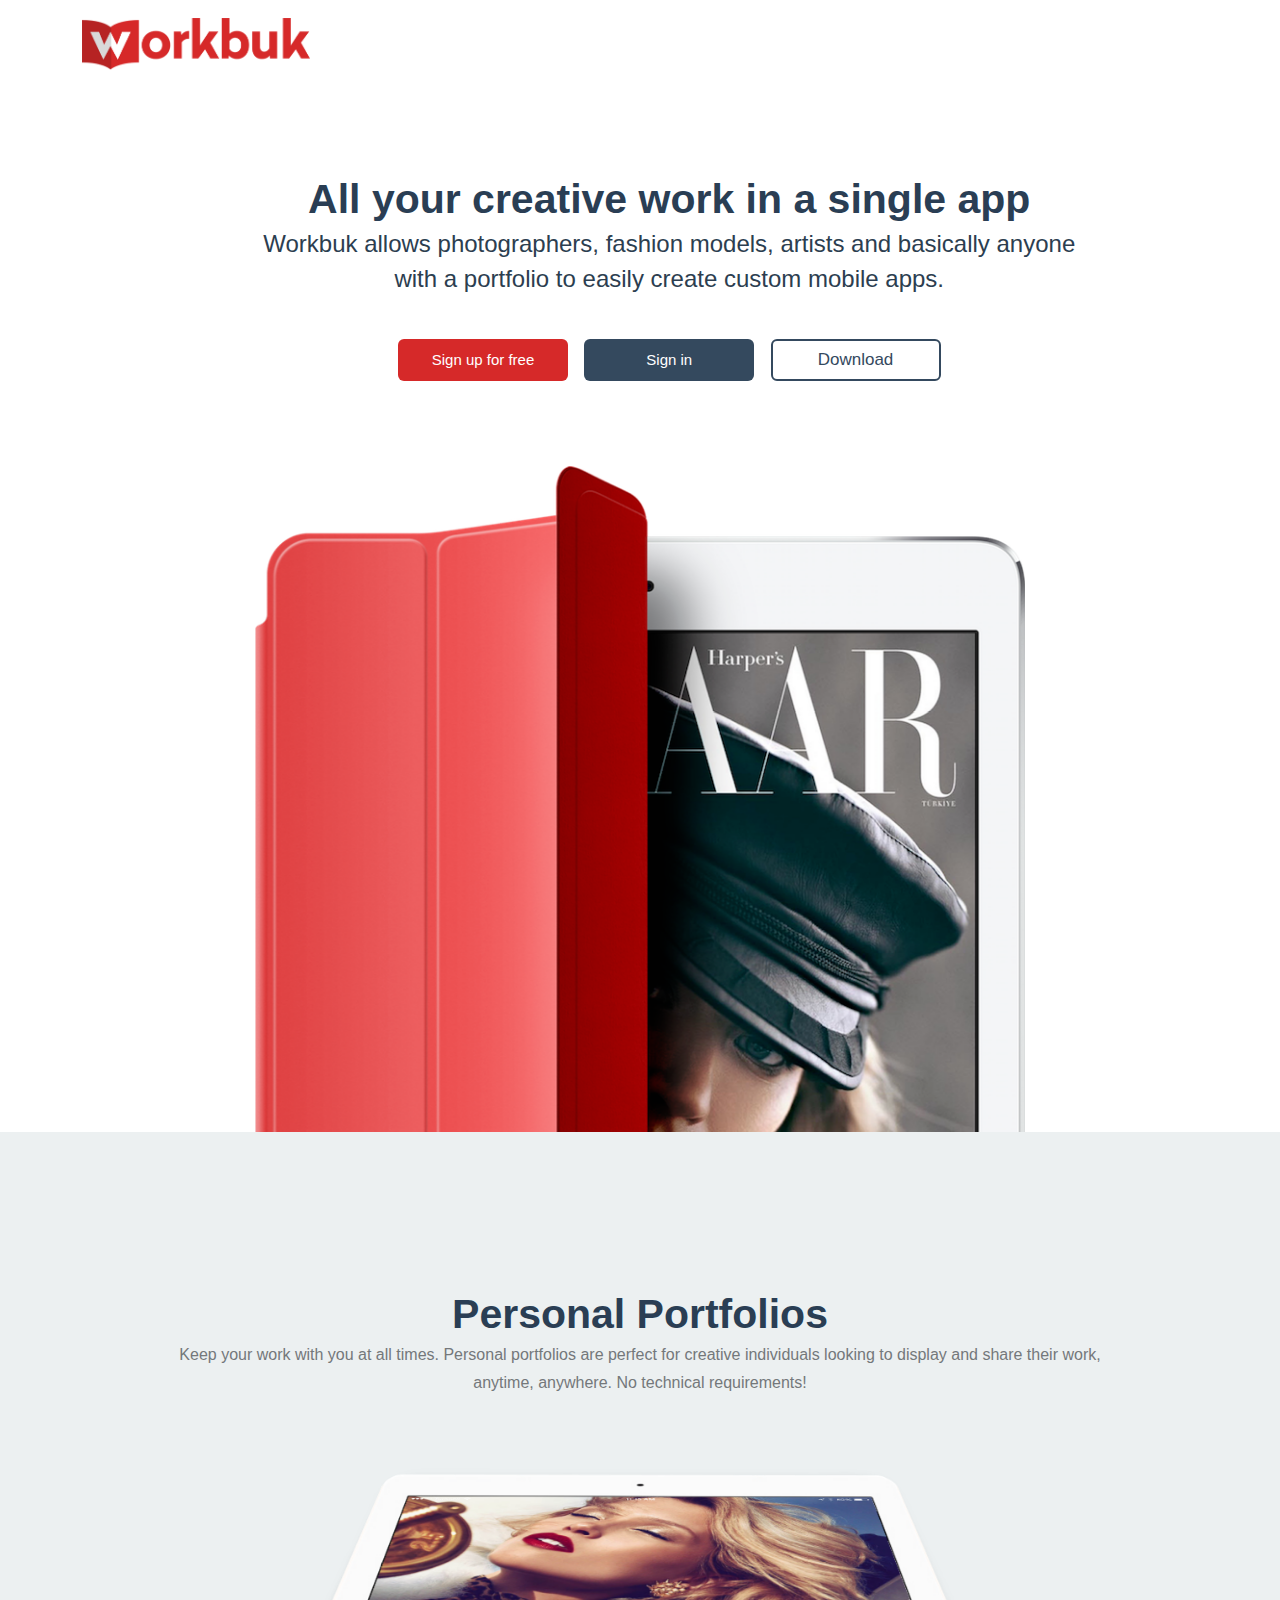
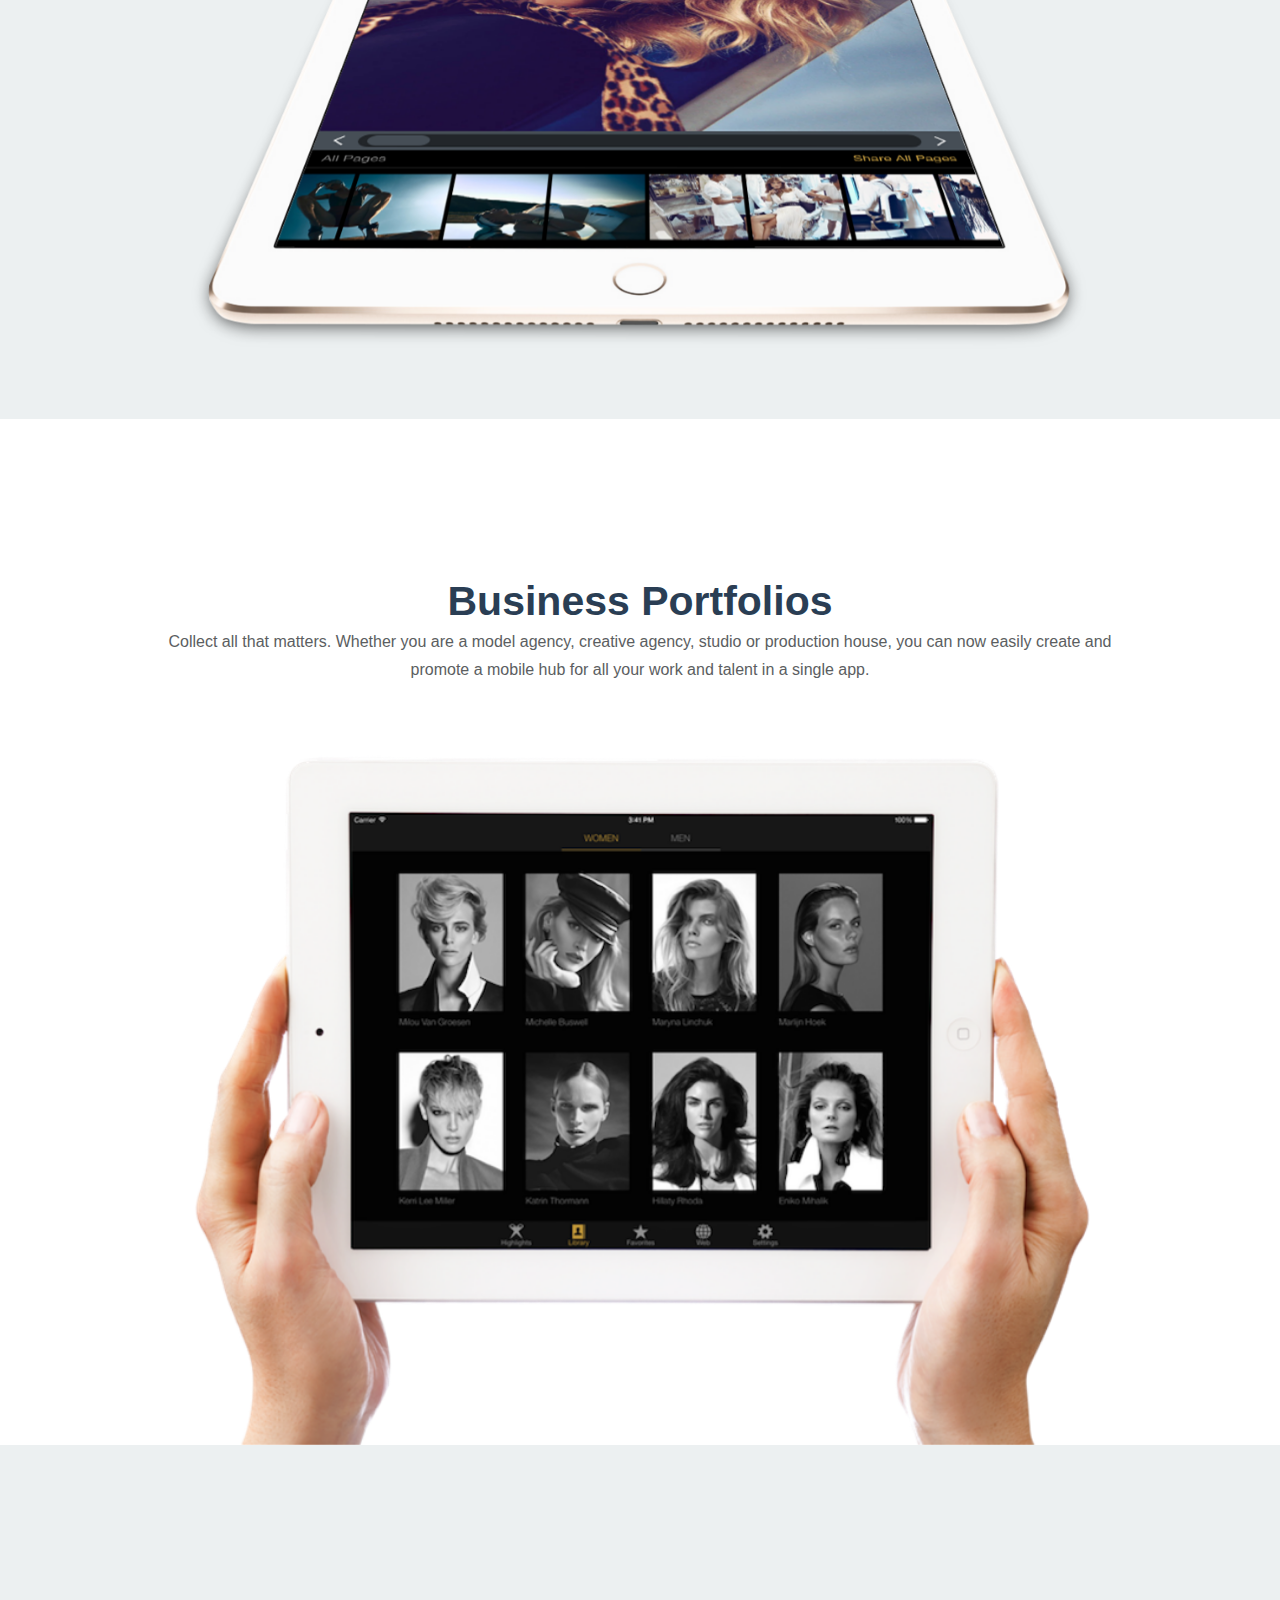
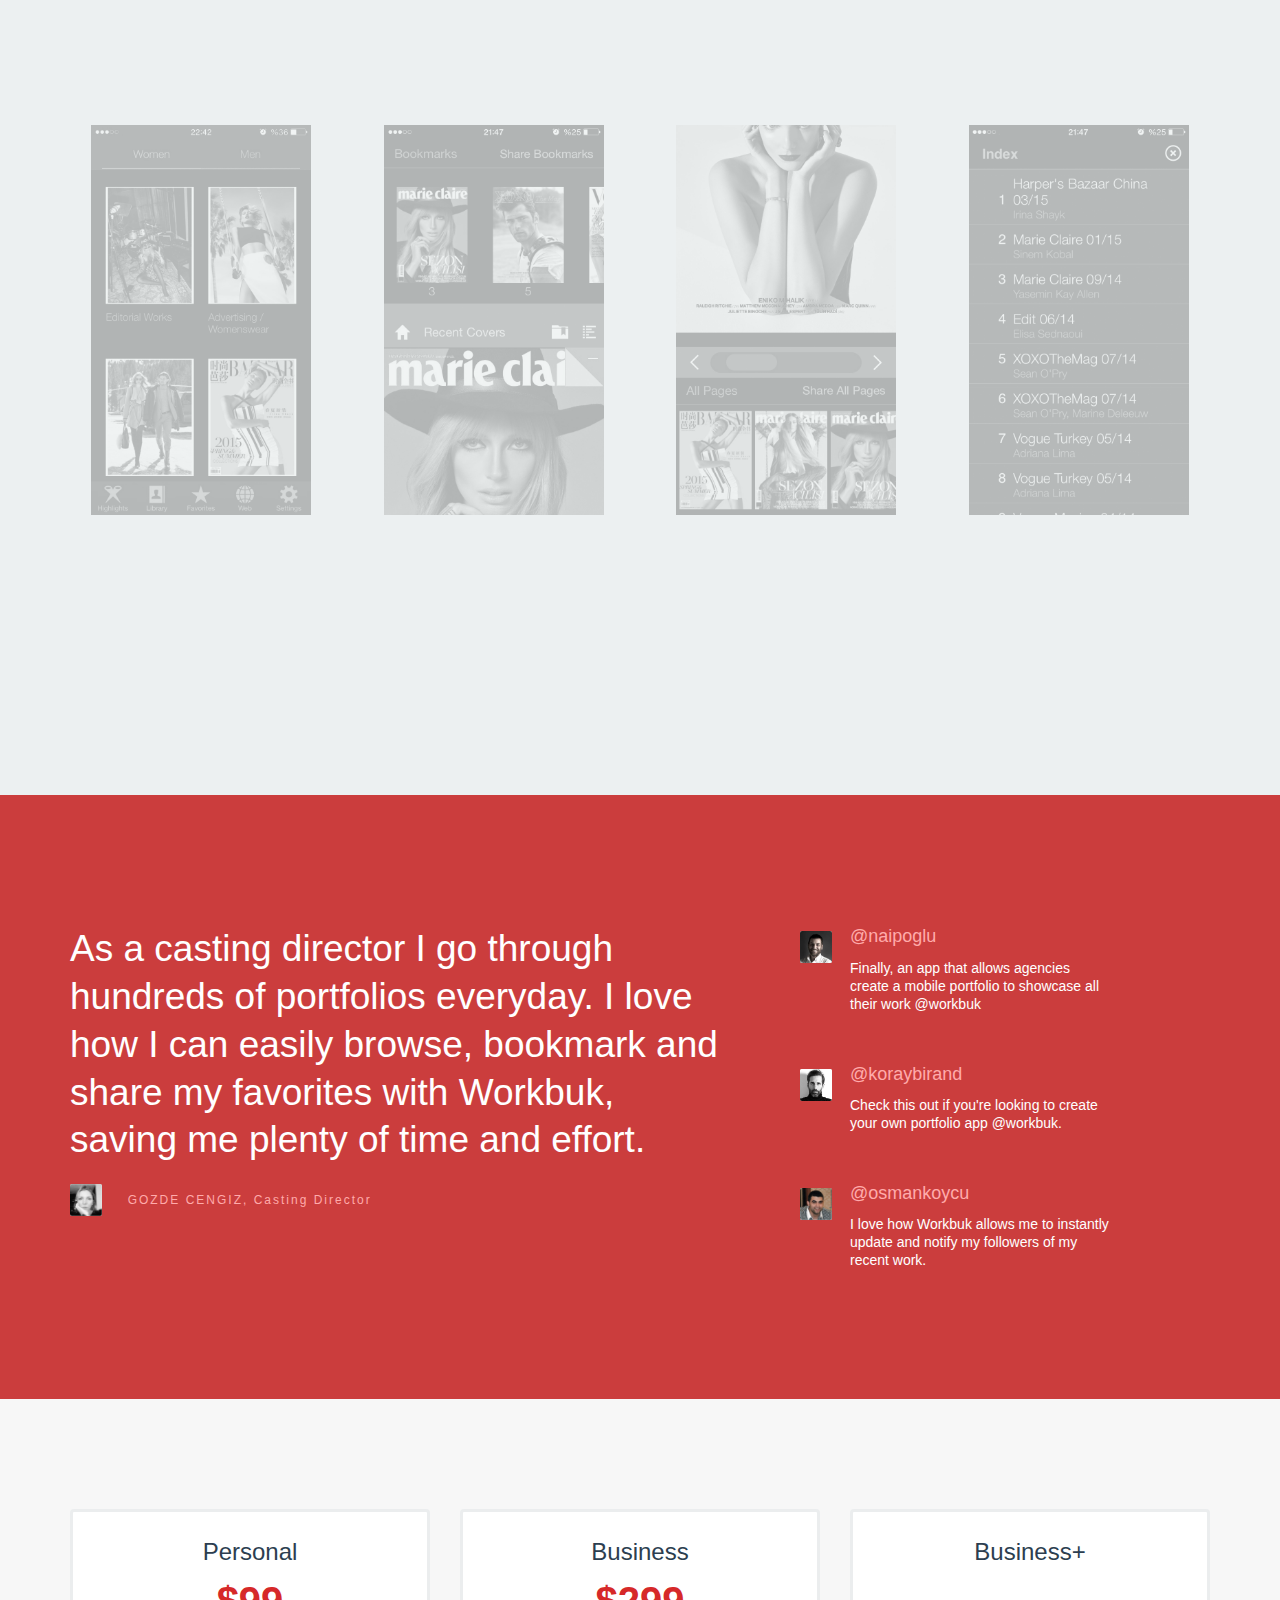
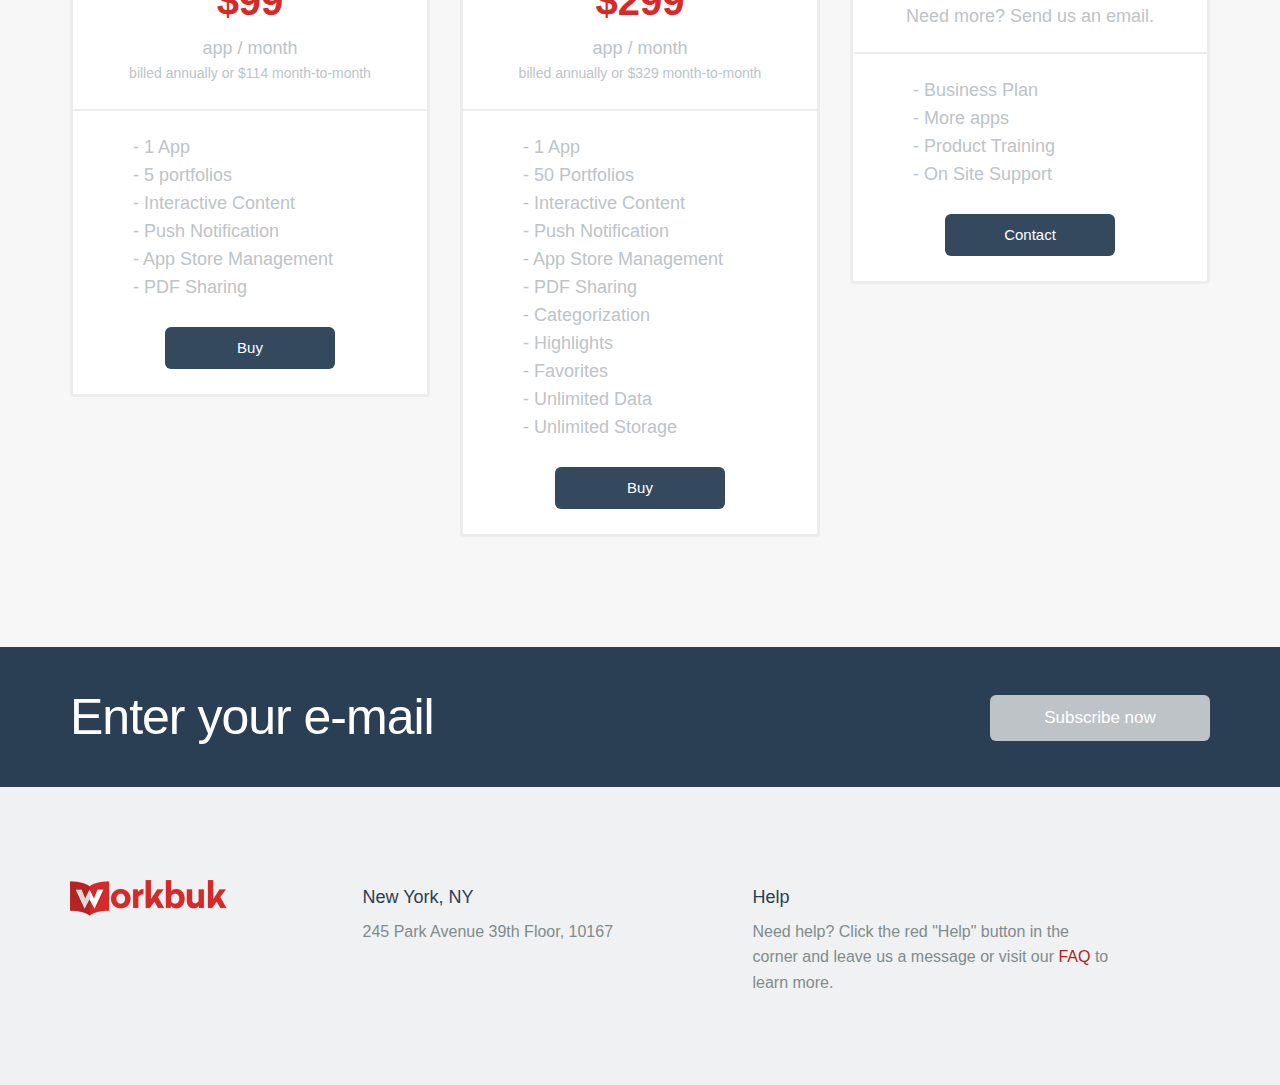
==== commit 40479514: "wording" ====
--- a/index.html
+++ b/index.html
@@ -17,6 +17,8 @@
         <meta name="viewport" content="width=device-width, initial-scale=1.0, maximum-scale=1.0, user-scalable=no" />
 
         <meta name="apple-mobile-web-app-status-bar-style" content="black" />
+
+        <meta name="apple-itunes-app" content="app-id=993641579, affiliate-data=myAffiliateData, app-argument=myURL">
 
         <link rel="shortcut icon" href="startup/flat-ui/images/favicon.ico">
 
@@ -113,7 +115,7 @@
 
                 <h2>All your creative work in a single app</h2>
 
-                <p class="lead">Workbuk allows photographers, fashion models, artists basically anyone with a portfolio easily create custom mobile apps.</p>
+                <p class="lead">Workbuk allows photographers, fashion models, artists and basically anyone with a portfolio to easily create custom mobile apps.</p>
                 <div>&nbsp;</div>
                 <div class="lead">
                    
@@ -163,7 +165,7 @@
 
                 <h2>Personal Portfolios</h2>
 
-                <p>Keep your work with you at all times. Personal portfolios are perfect for creative individuals looking to display and share their works, anytime, anywhere. No technical requirements!
+                <p>Keep your work with you at all times. Personal portfolios are perfect for creative individuals looking to display and share their work, anytime, anywhere. No technical requirements!
 
                 </p>
 
@@ -189,7 +191,7 @@
 
                 <h2>Business Portfolios</h2>
 
-                <p>Collect all that matters. Whether you are a model agency, creative agency, studio or production house, you can now easily create and promote a mobile hub for all your works and talents in a single app.
+                <p>Collect all that matters. Whether you are a model agency, creative agency, studio or production house, you can now easily create and promote a mobile hub for all your work and talent in a single app.
 
                 </p>
 
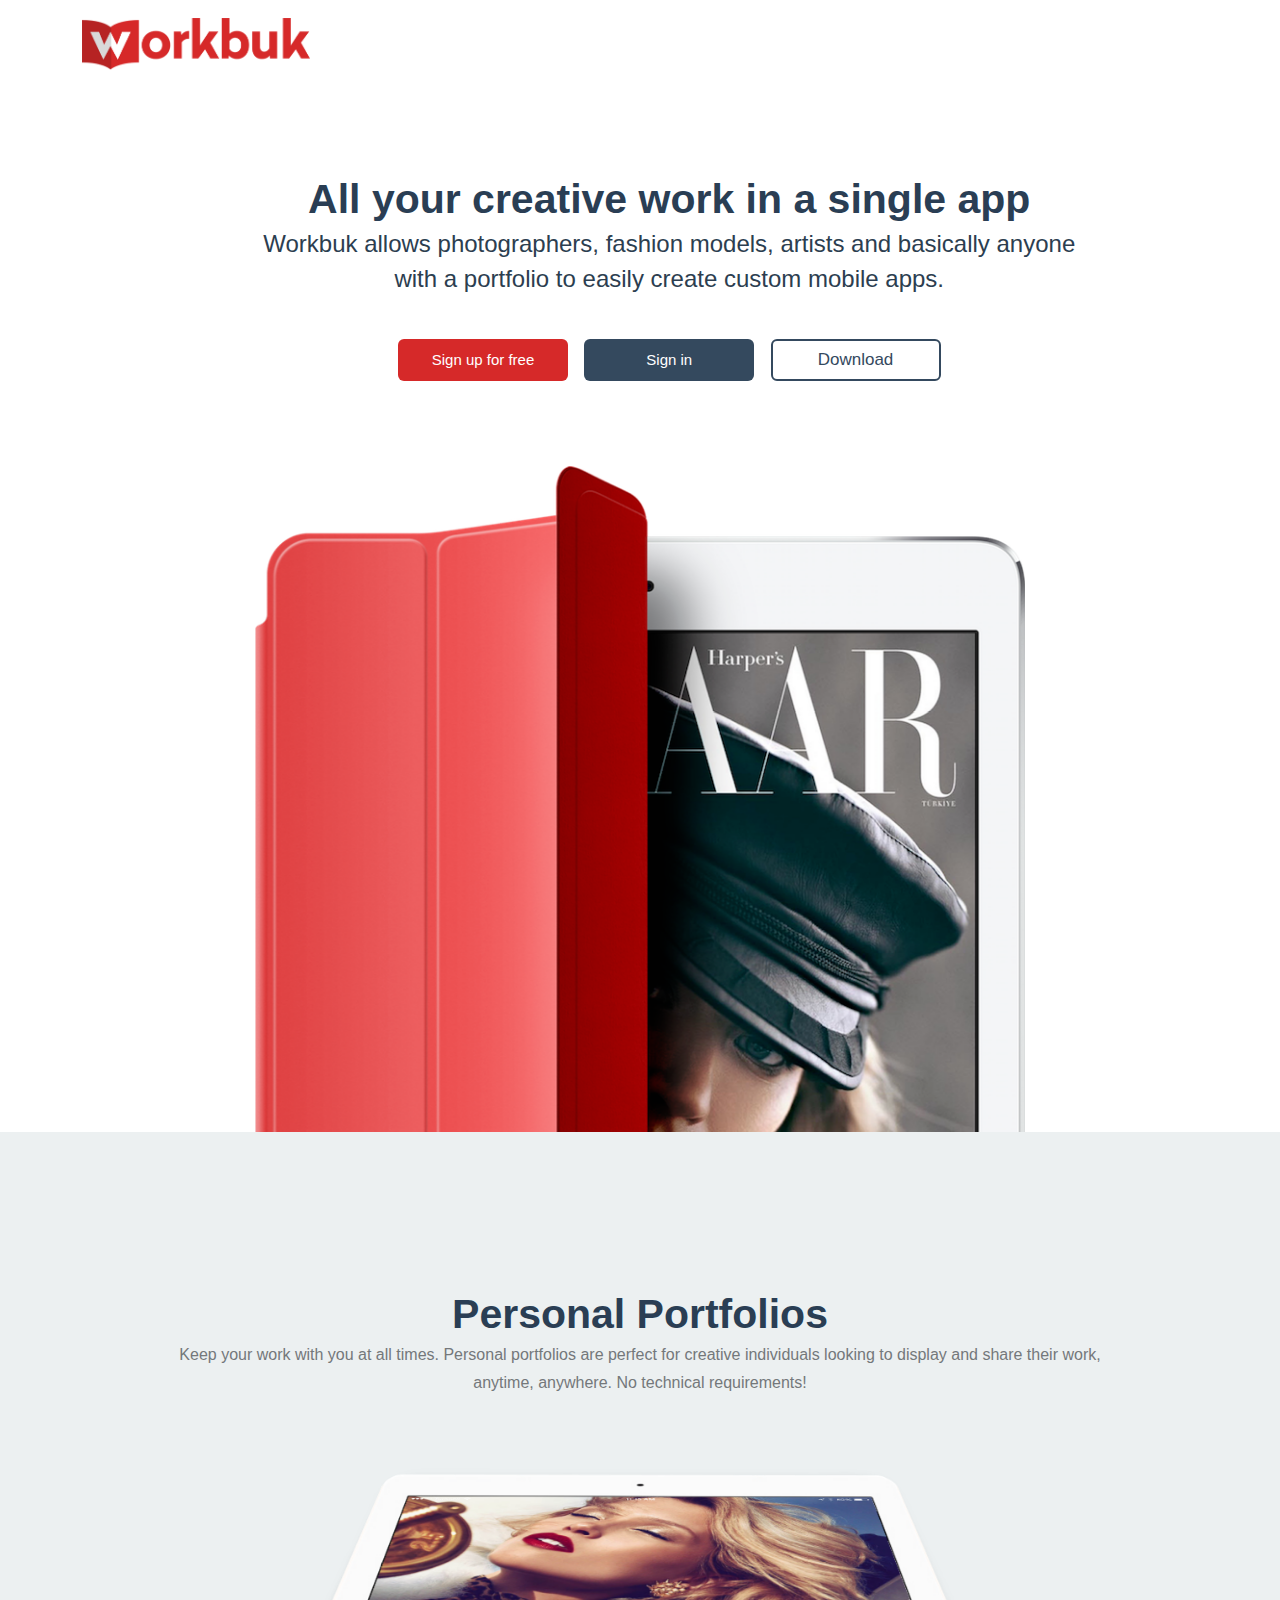
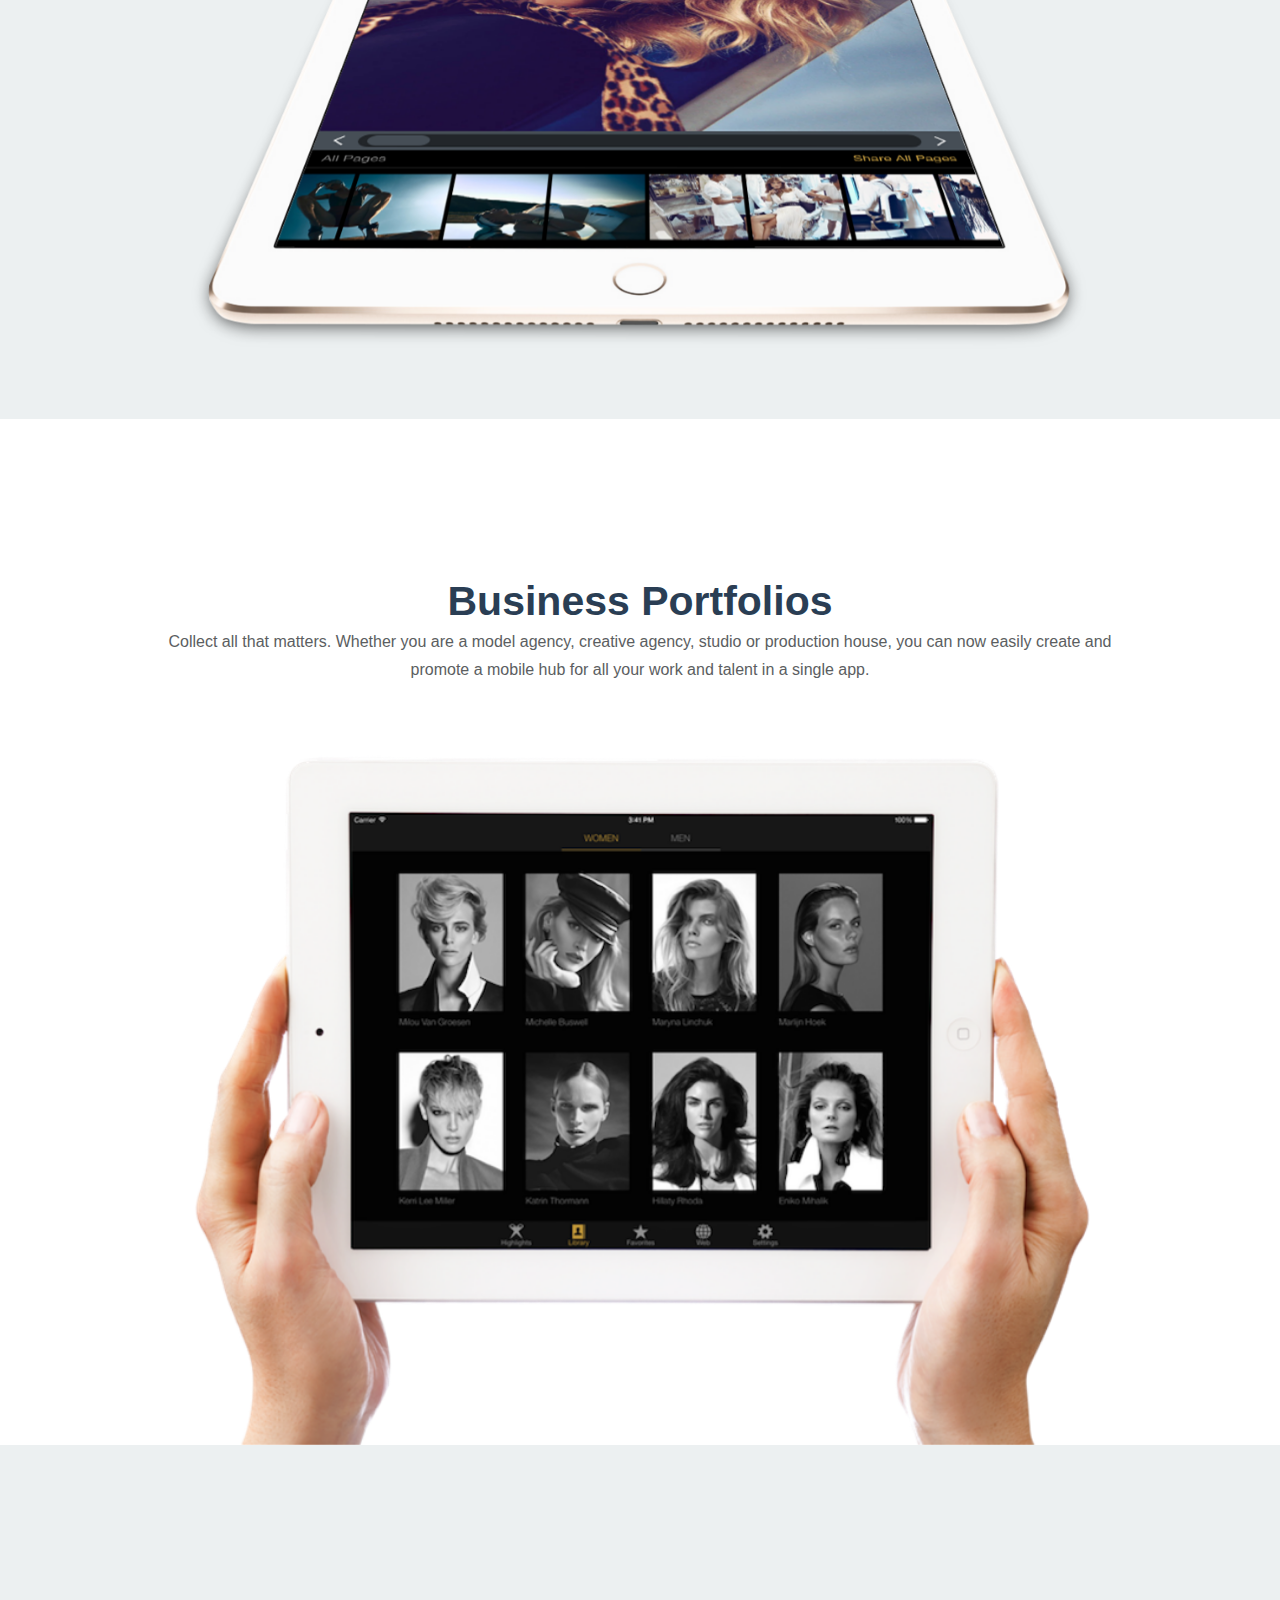
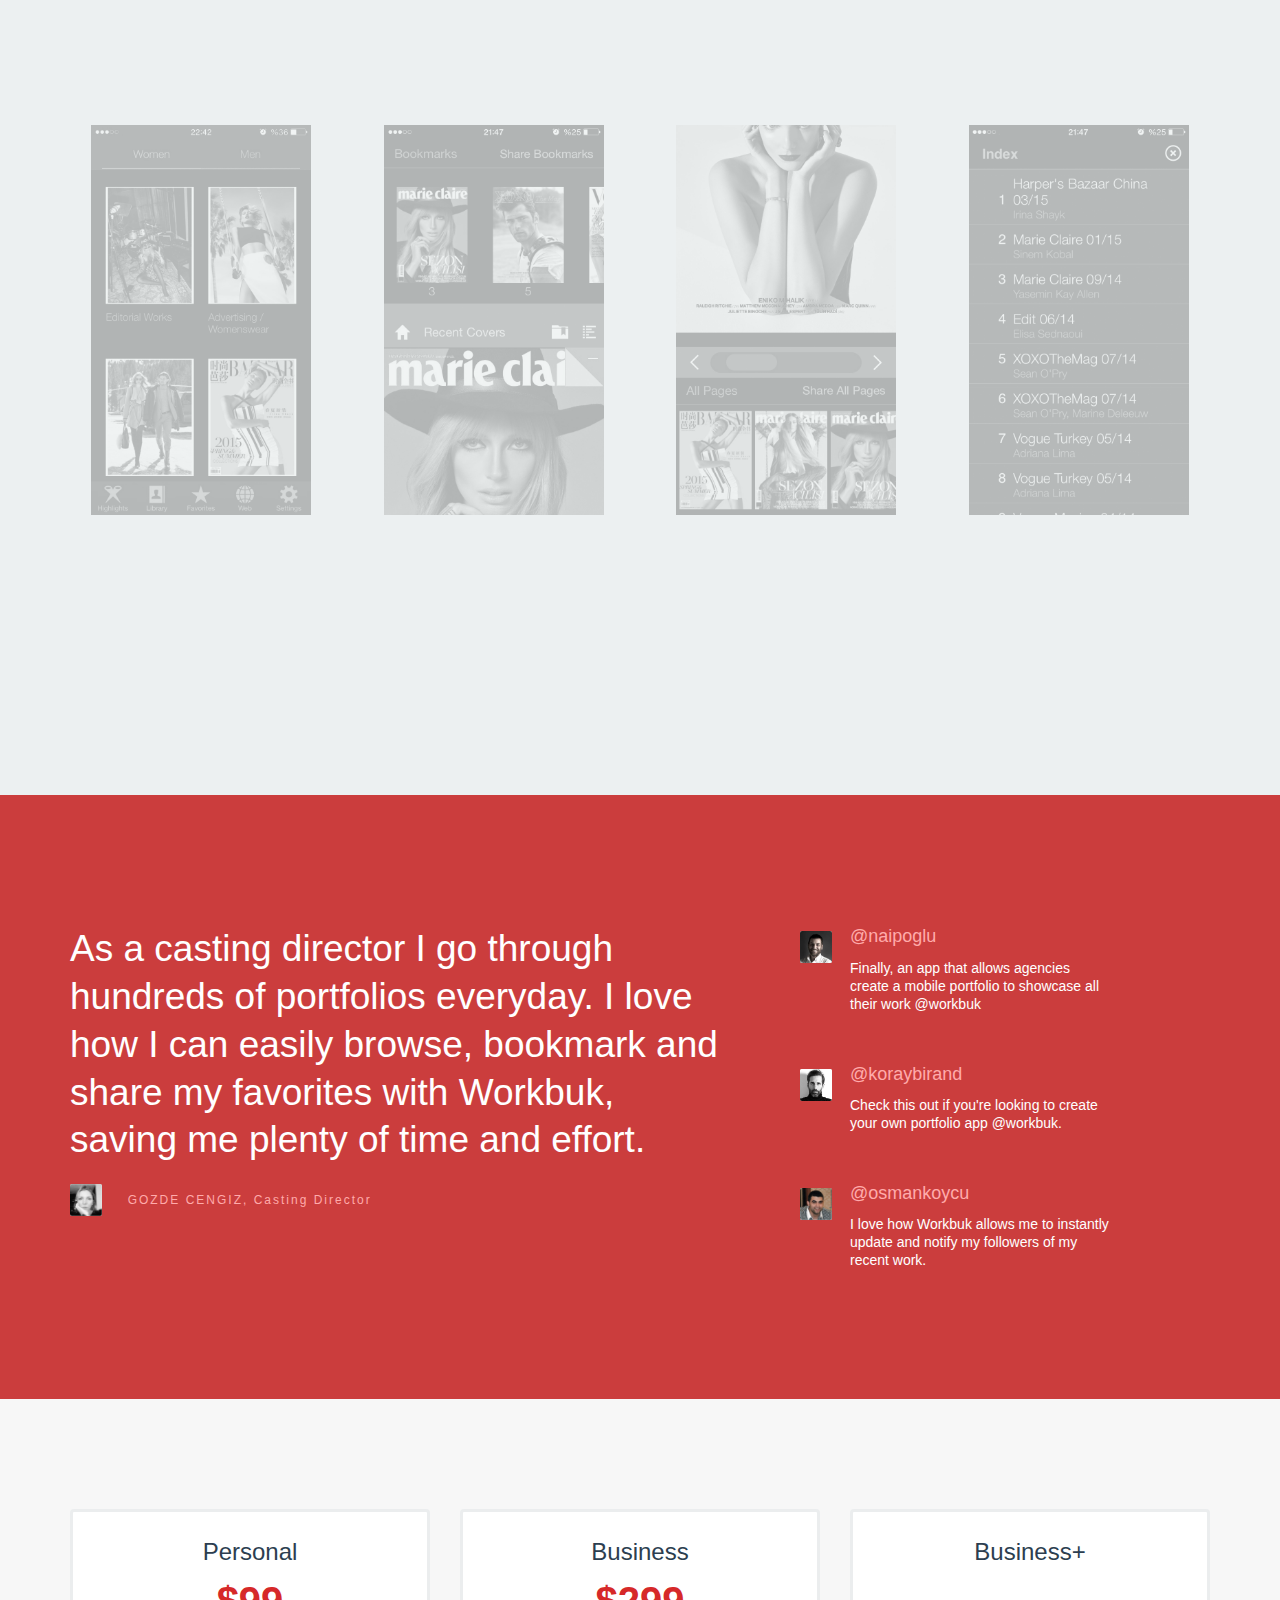
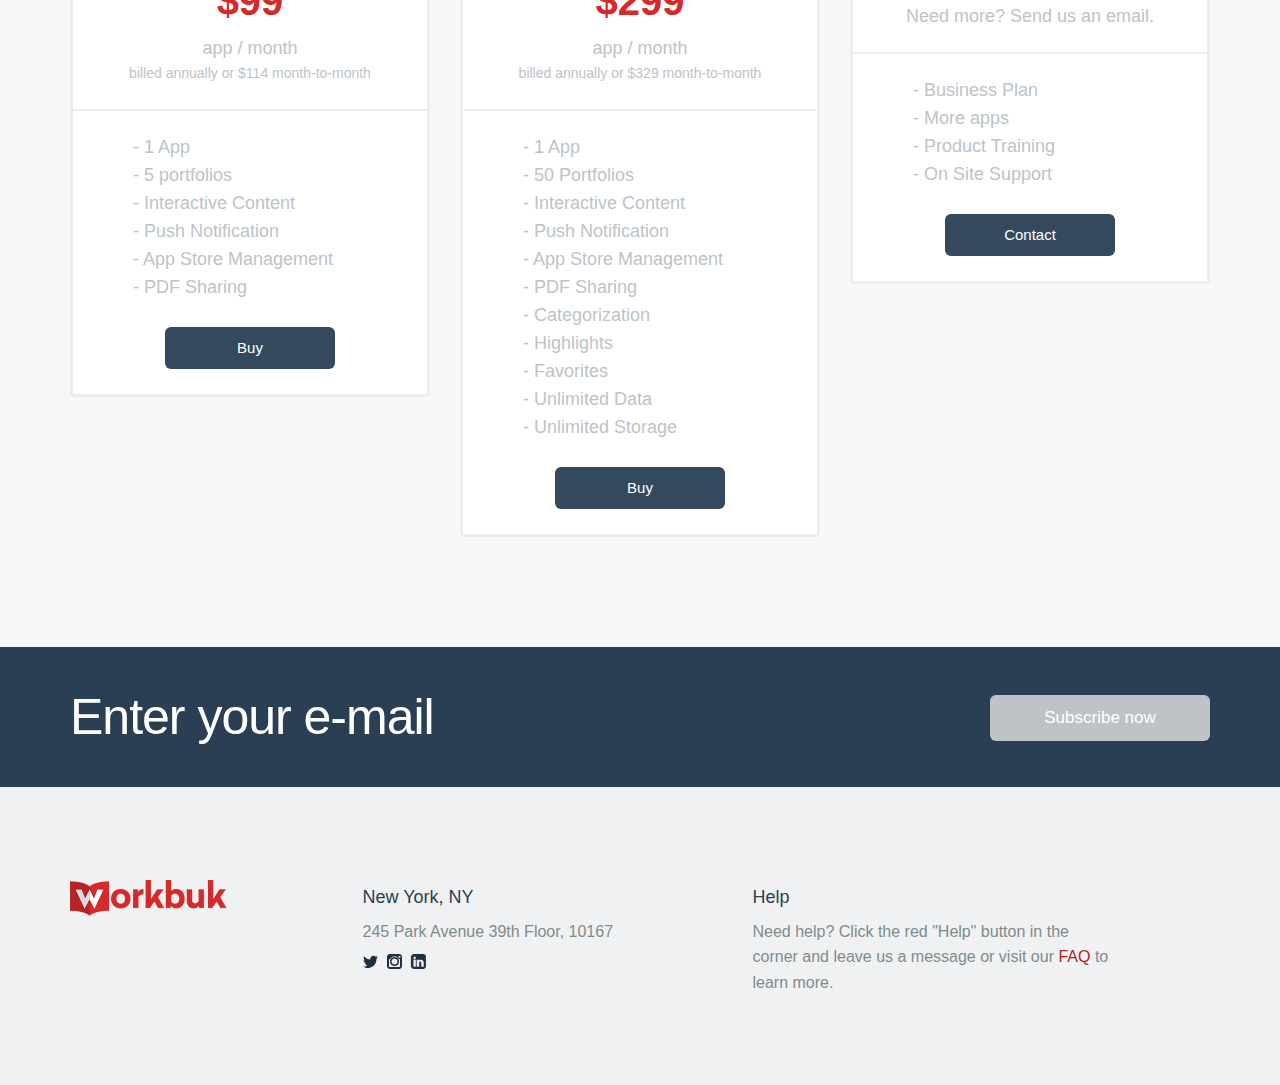
==== commit 26ad01c1: "- Social Icons added - Social Media Links added" ====
--- a/index.html
+++ b/index.html
@@ -621,6 +621,18 @@
 
                 </div>
 
+                <div class="box box-first">
+
+                     <a class="brand" href="https://twitter.com/workbuk" target="_blank">
+                    <img src="startup/common-files/icons/social/twitter@2x.png" width="15" height="15" alt="Workbuk on Twitter"></a>
+                      <a class="brand" href="https://instagram.com/workbuk/" target="_blank">
+                    <img src="startup/common-files/icons/social/instagram@2x.png" width="15" height="15" alt="Workbuk on Instagram"></a>
+
+                     <a class="brand" href="https://linkedin.com/company/workbuk" target="_blank">
+                    <img src="startup/common-files/icons/social/linkedin@2x.png" width="15" height="15" alt="Workbuk on LinkedIn"></a>
+
+                </div>
+
             </div>
 
             <div class="col-sm-4 col-sm-offset-1 box">
--- a/static/css/style.css
+++ b/static/css/style.css
@@ -2353,7 +2353,7 @@
 }
 .footer-10 .brand img:first-child {
   float: left;
-  margin: -10px 15px 0 0;
+  margin: -10px 5px 0 0;
 }
 .footer-10 .brand:hover,
 .footer-10 .brand:focus,
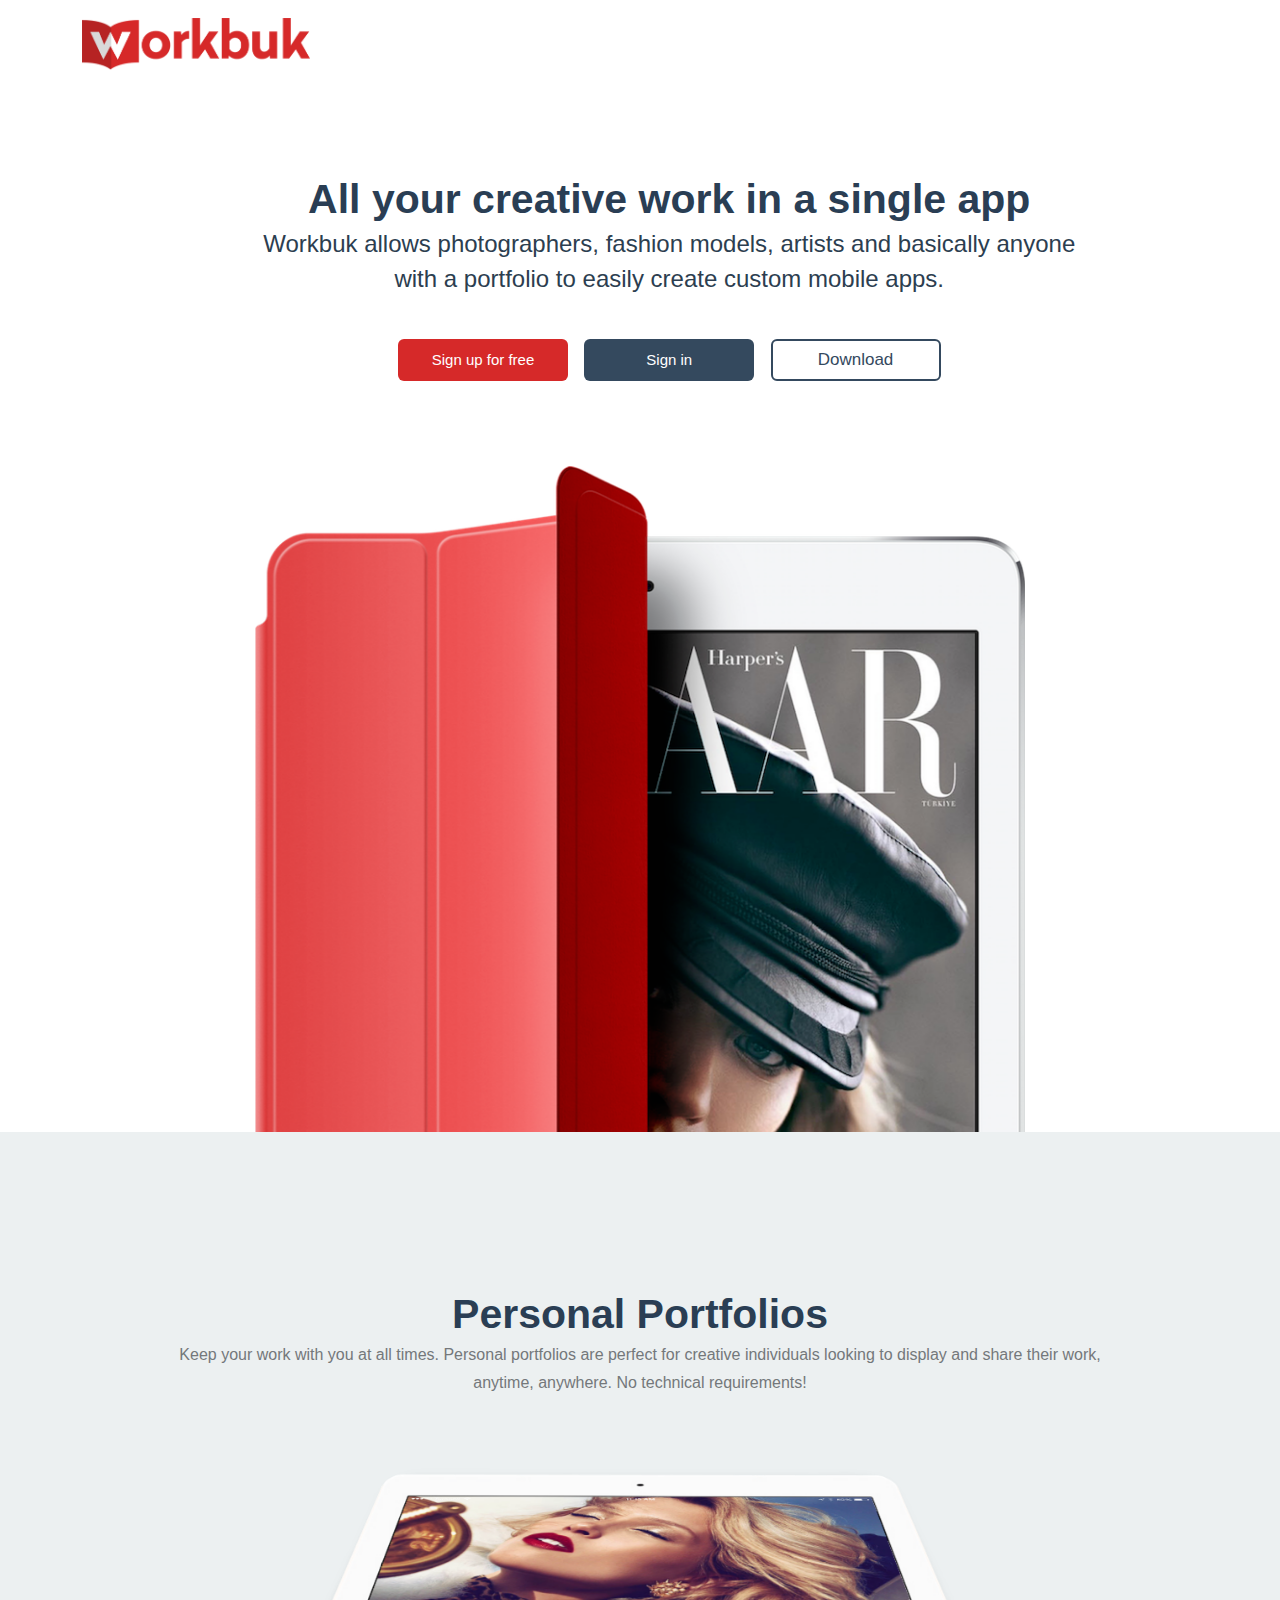
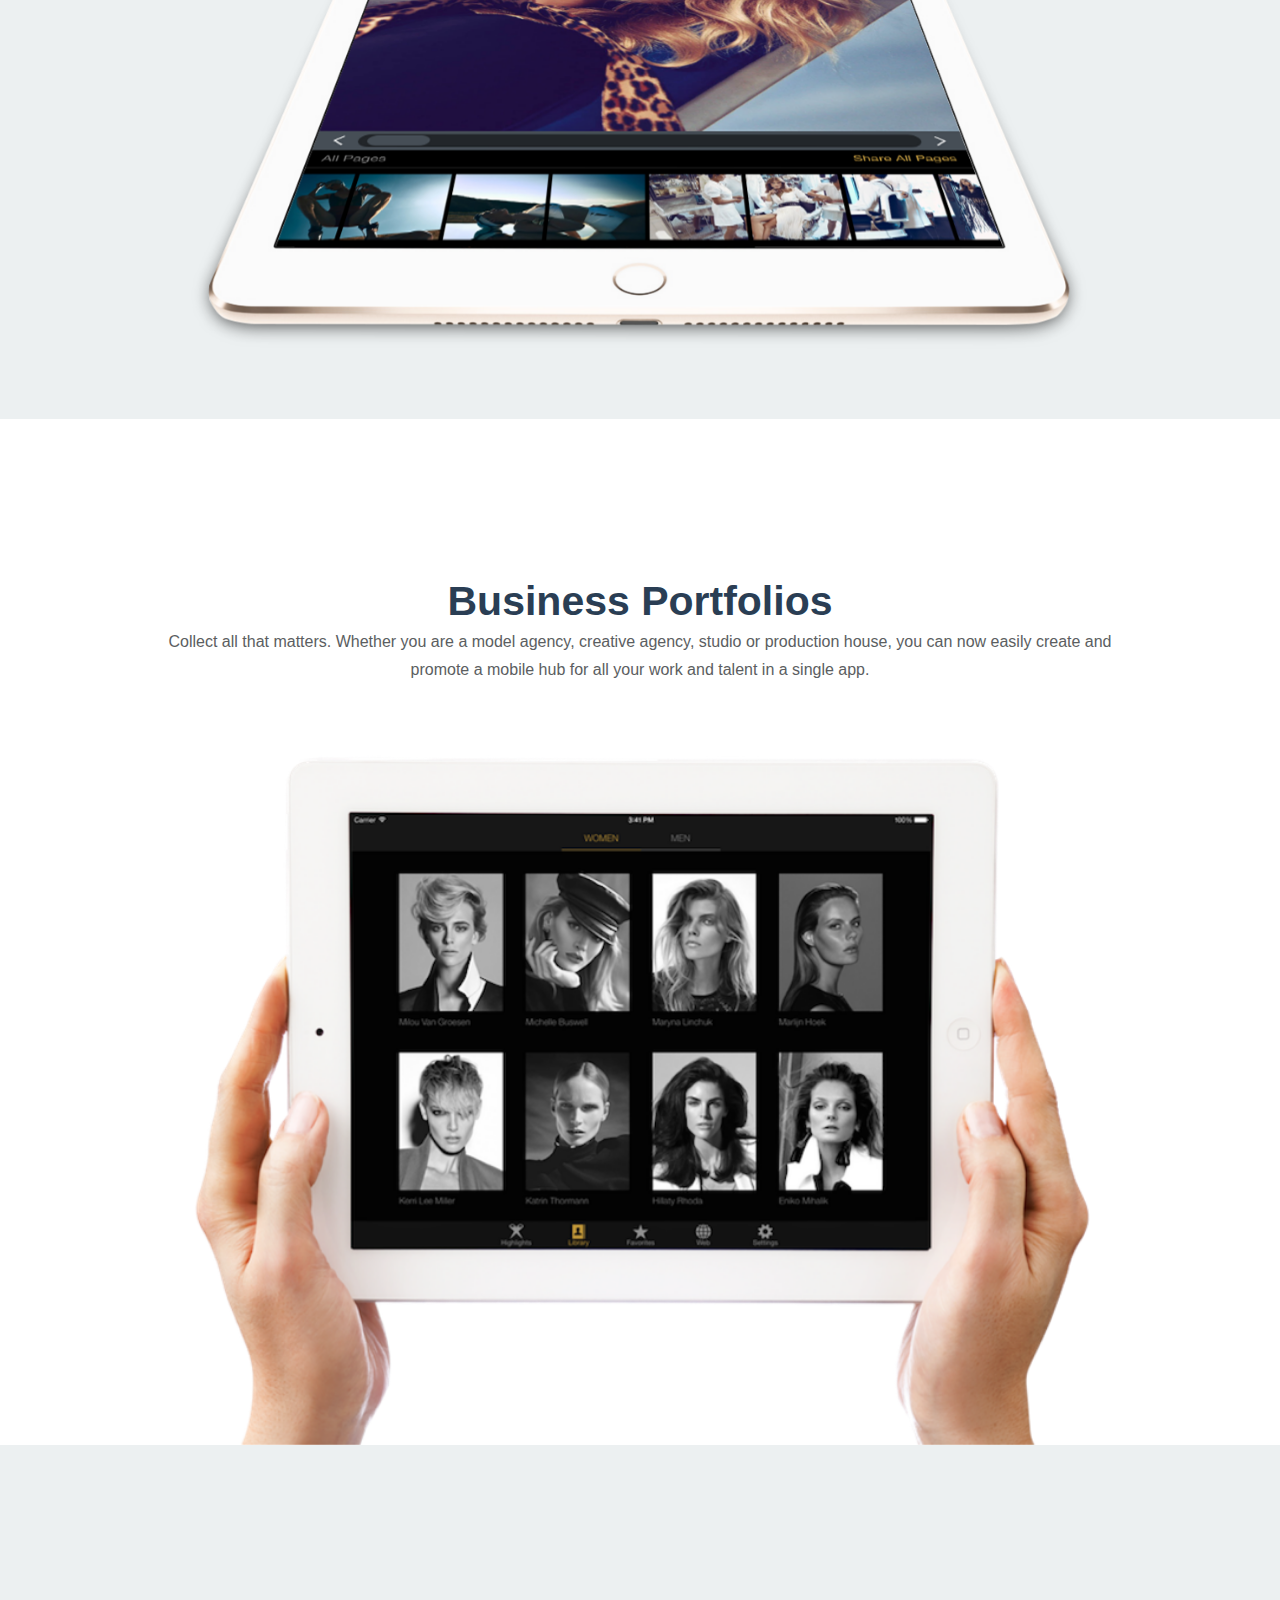
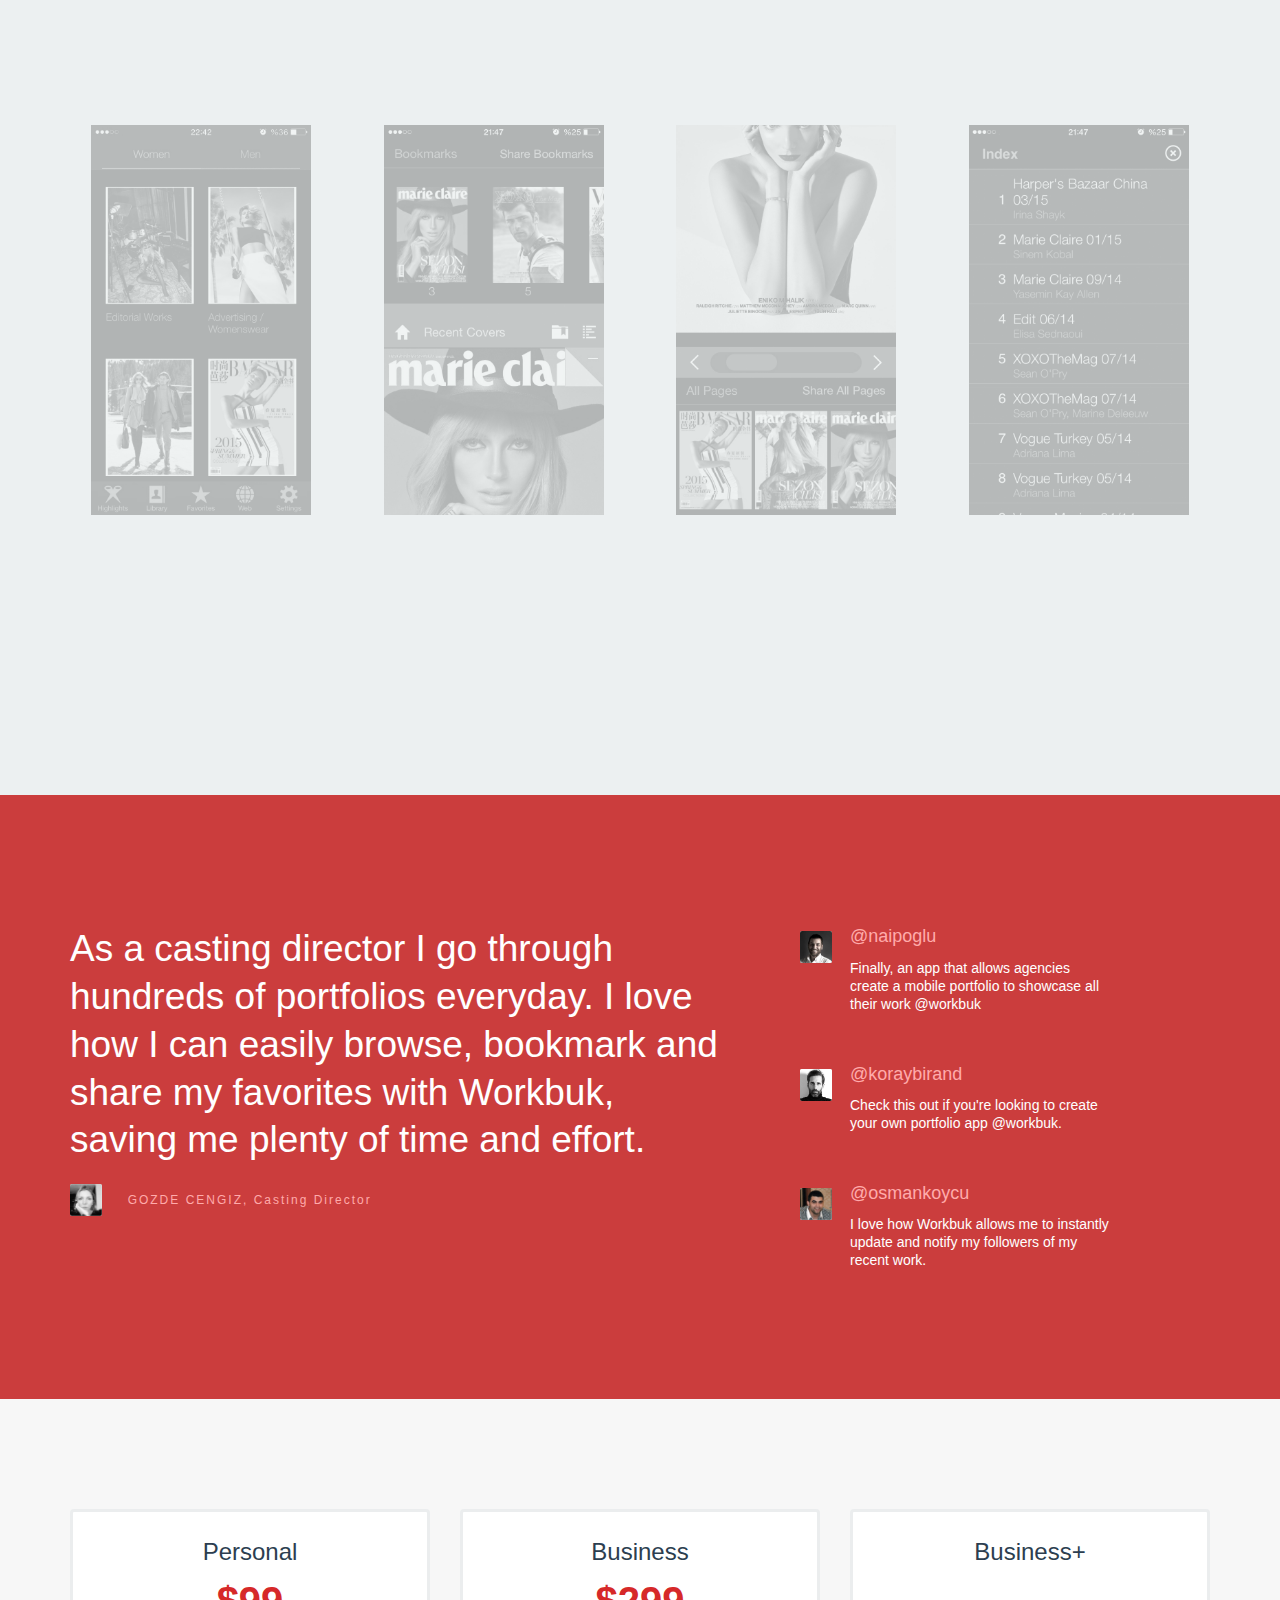
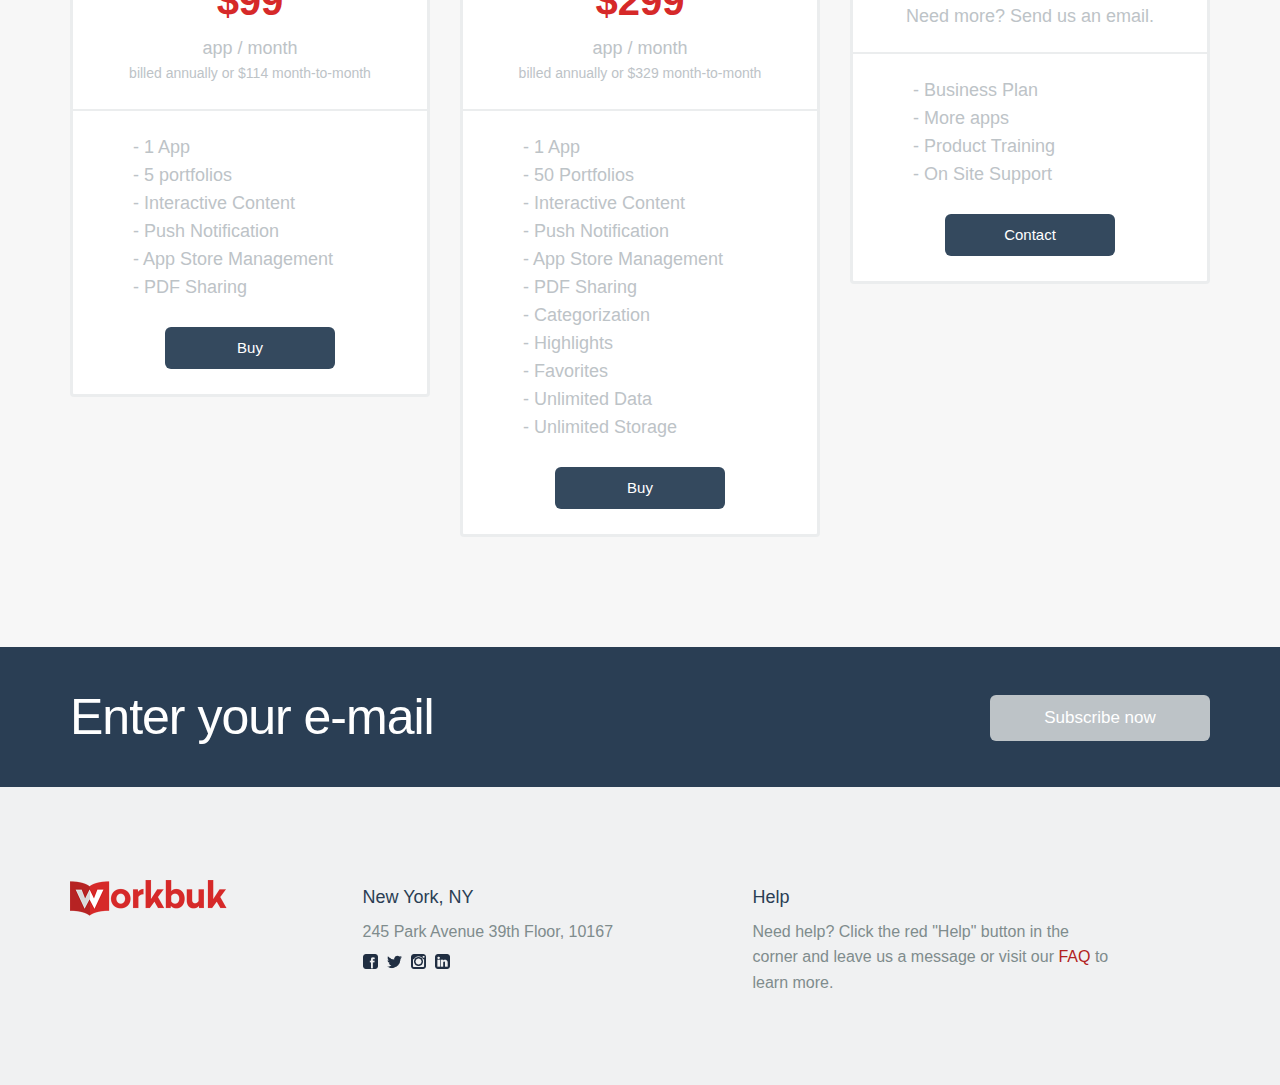
==== commit ecf56229: "Facebook Social added" ====
--- a/index.html
+++ b/index.html
@@ -623,6 +623,9 @@
 
                 <div class="box box-first">
 
+                    <a class="brand" href="https://facebook.com/workbuk" target="_blank">
+                    <img src="startup/common-files/icons/social/facebook@2x.png" width="15" height="15" alt="Workbuk on Facebook"></a>
+
                      <a class="brand" href="https://twitter.com/workbuk" target="_blank">
                     <img src="startup/common-files/icons/social/twitter@2x.png" width="15" height="15" alt="Workbuk on Twitter"></a>
                       <a class="brand" href="https://instagram.com/workbuk/" target="_blank">
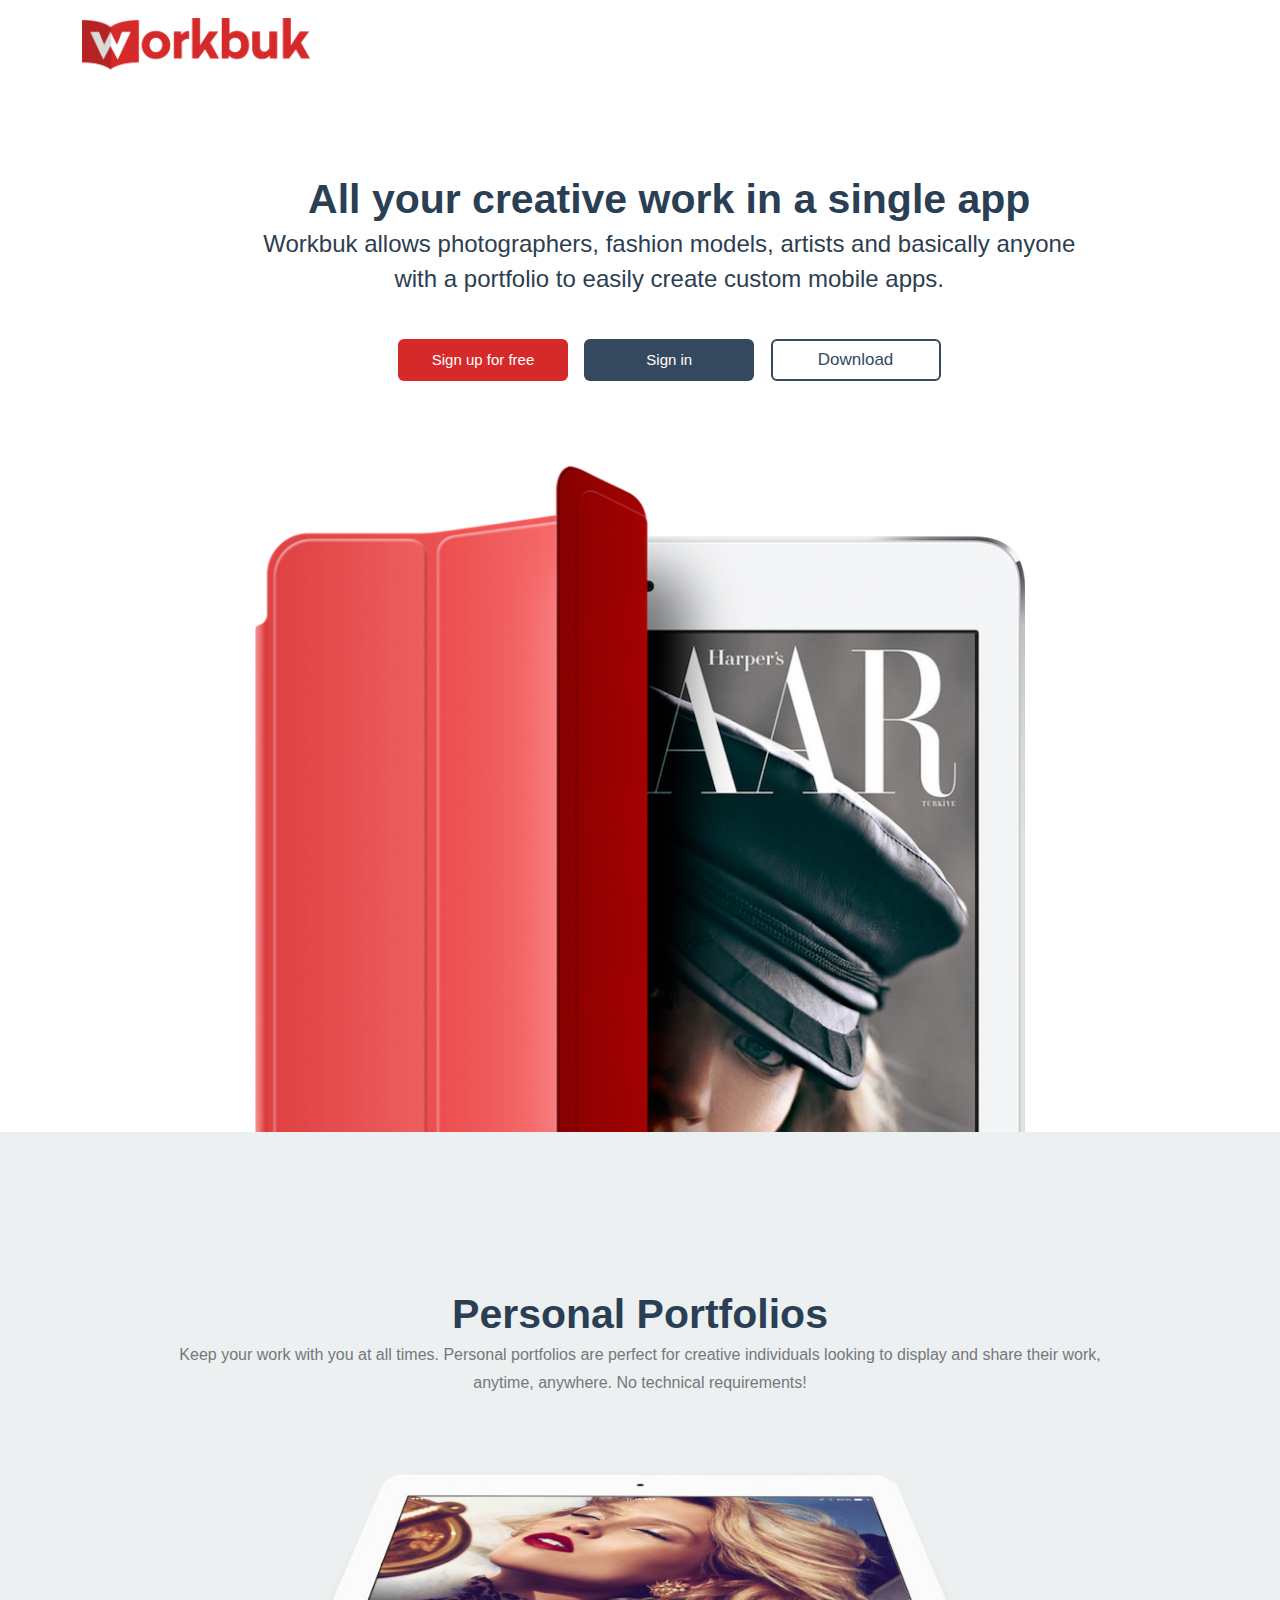
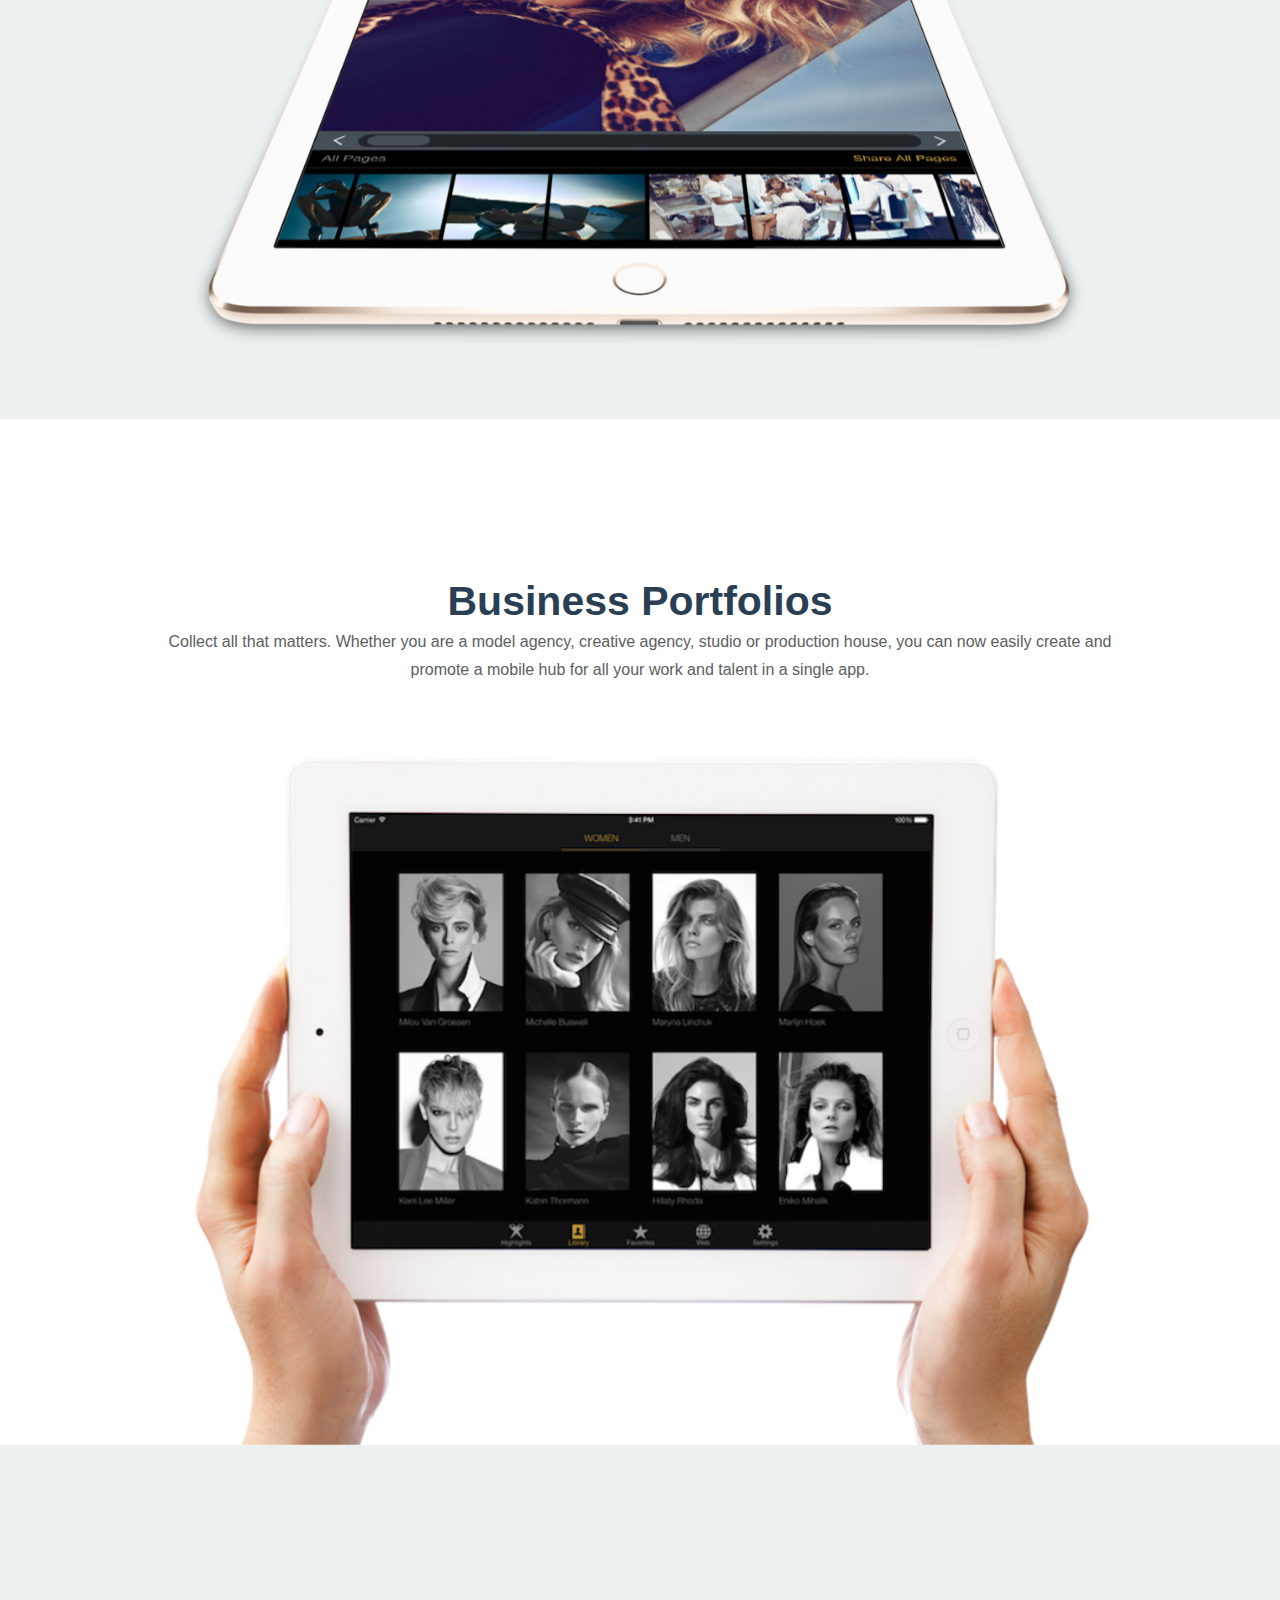
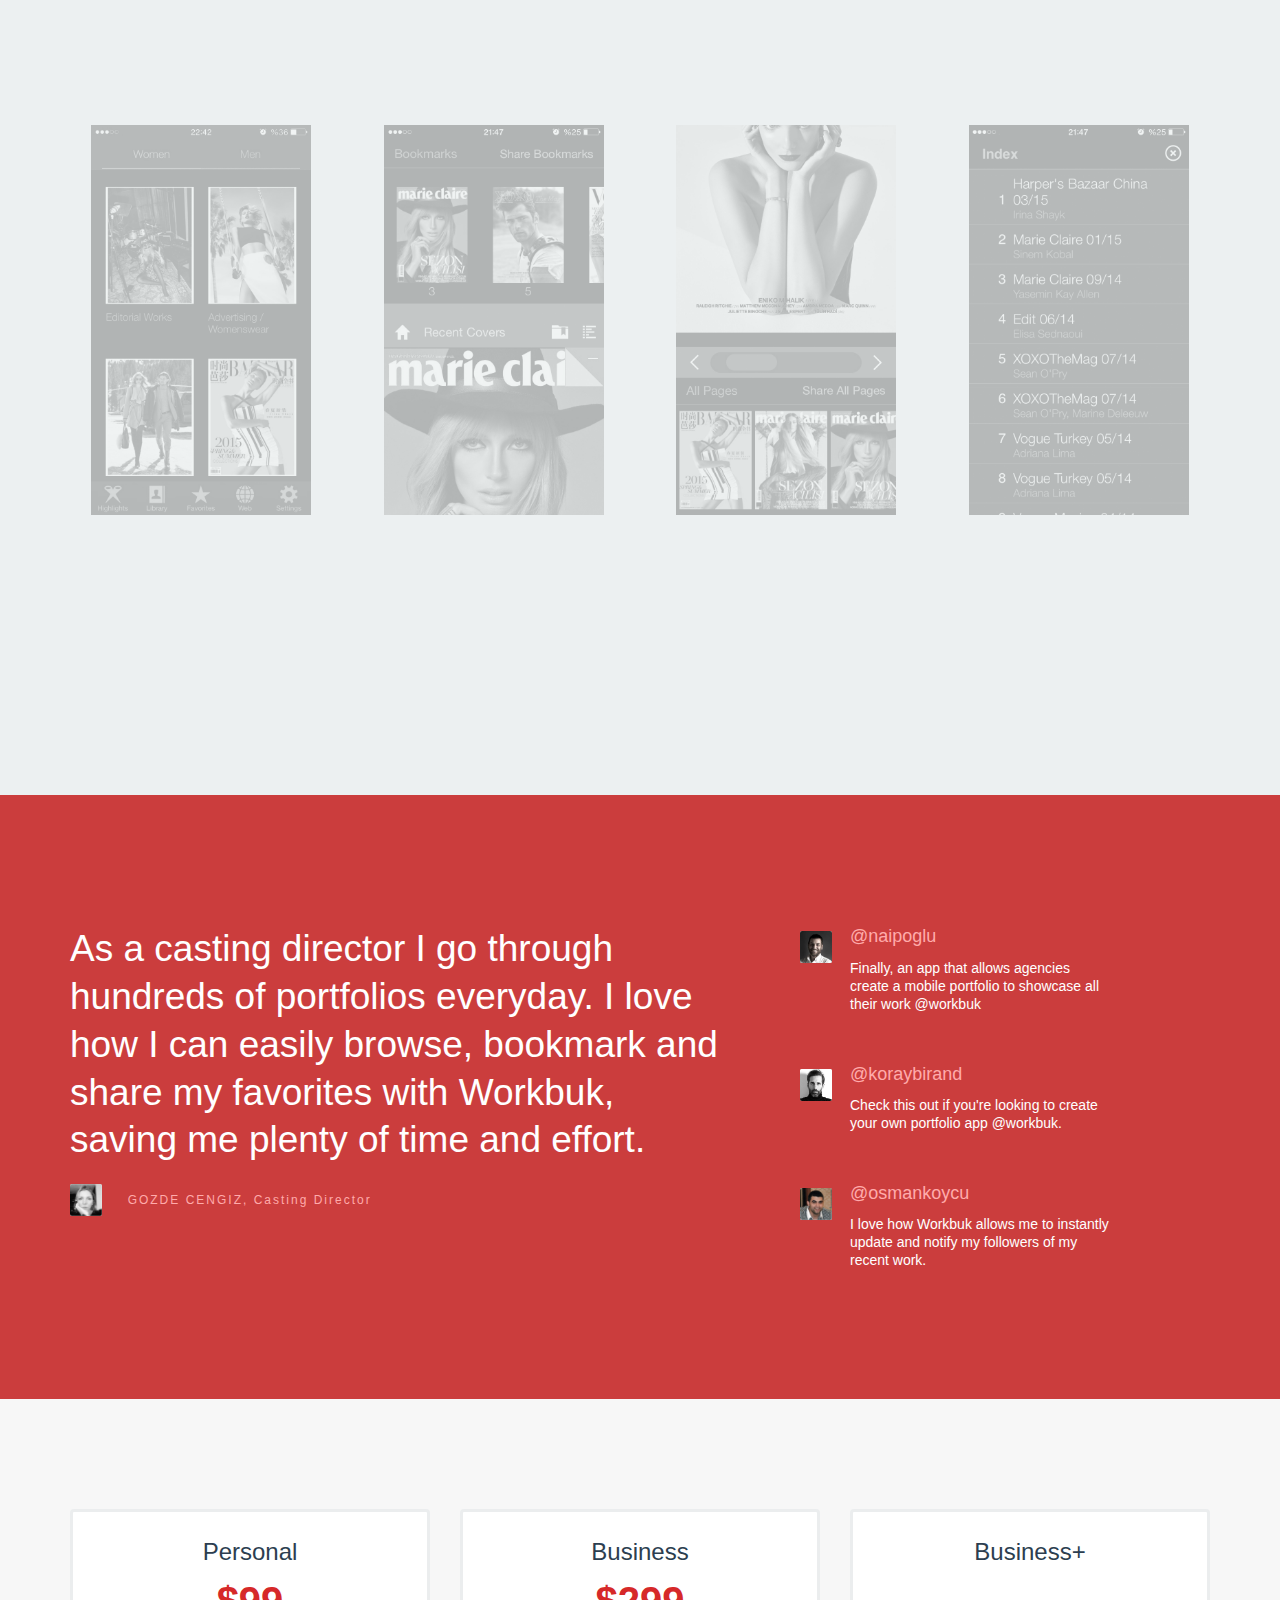
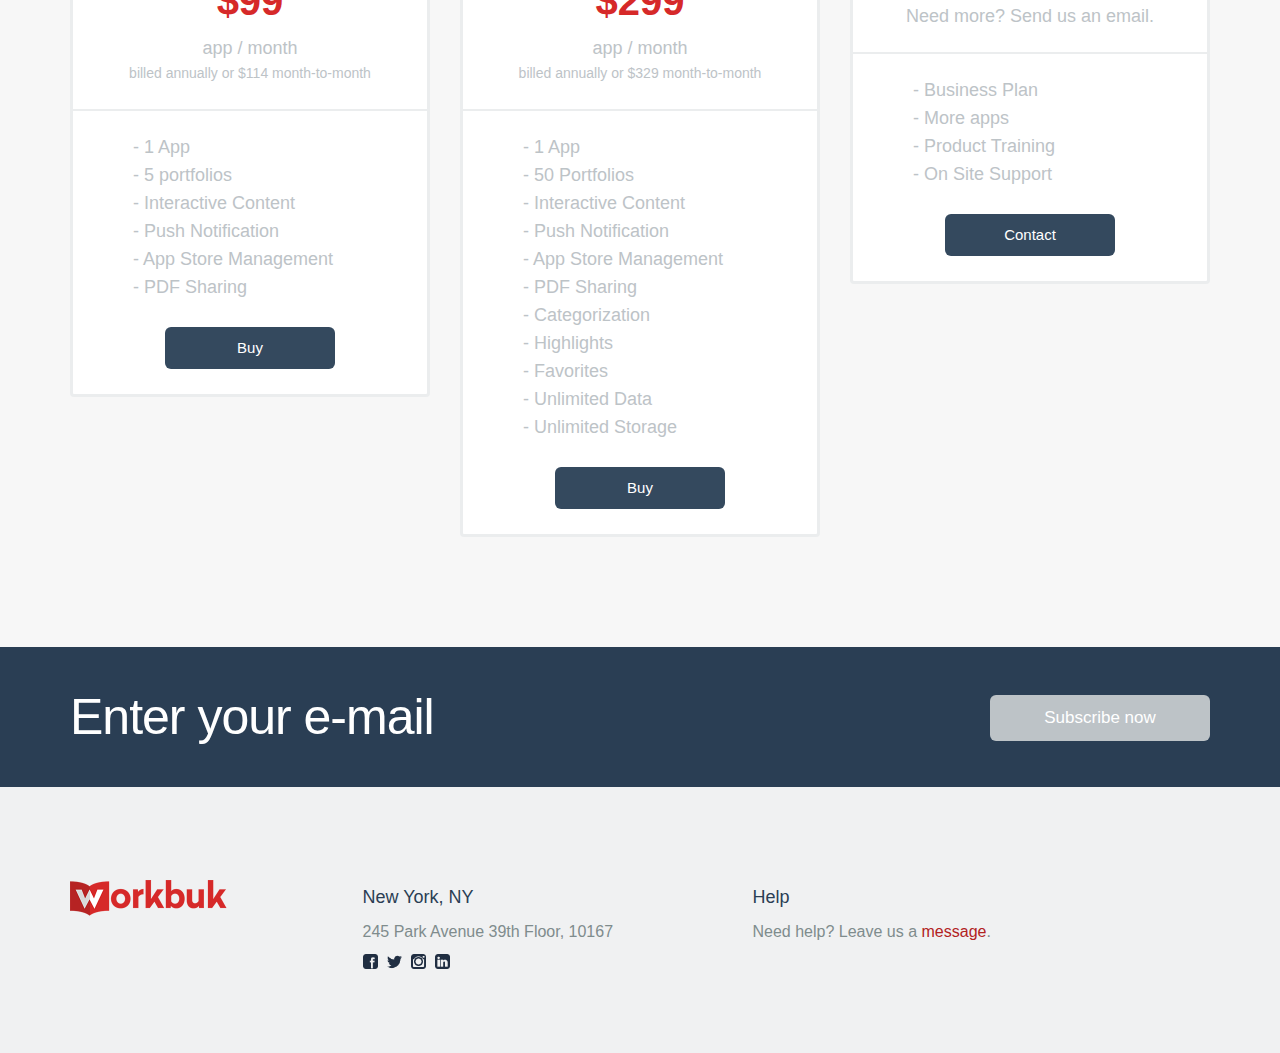
==== commit 62f6012c: "no message" ====
--- a/index.html
+++ b/index.html
@@ -41,11 +41,6 @@
         
 
         <title>Workbuk</title>
-<!-- Start of workbuk Zendesk Widget script -->
-<script>/*<![CDATA[*/window.zEmbed||function(e,t){var n,o,d,i,s,a=[],r=document.createElement("iframe");window.zEmbed=function(){a.push(arguments)},window.zE=window.zE||window.zEmbed,r.src="javascript:false",r.title="",r.role="presentation",(r.frameElement||r).style.cssText="display: none",d=document.getElementsByTagName("script"),d=d[d.length-1],d.parentNode.insertBefore(r,d),i=r.contentWindow,s=i.document;try{o=s}catch(c){n=document.domain,r.src='javascript:var d=document.open();d.domain="'+n+'";void(0);',o=s}o.open()._l=function(){var o=this.createElement("script");n&&(this.domain=n),o.id="js-iframe-async",o.src=e,this.t=+new Date,this.zendeskHost=t,this.zEQueue=a,this.body.appendChild(o)},o.write('<body onload="document._l();">'),o.close()}("//assets.zendesk.com/embeddable_framework/main.js","workbuk.zendesk.com");/*]]>*/
-
-</script>
-<!-- End of workbuk Zendesk Widget script -->
 
     </head>
 
@@ -642,8 +637,7 @@
 
                 <h6>Help</h6>
 
-                <p>Need help? Click the red "Help" button in the corner and leave us a message or visit our <a href="http://support.workbuk.com" target="_blank">FAQ</a> to learn more.
-                </p>
+                <p>Need help? Leave us a <a href="mailto:support@workbuk.com?subject=Please write the subject>">message</a>.</p>
 
             </div>
 
